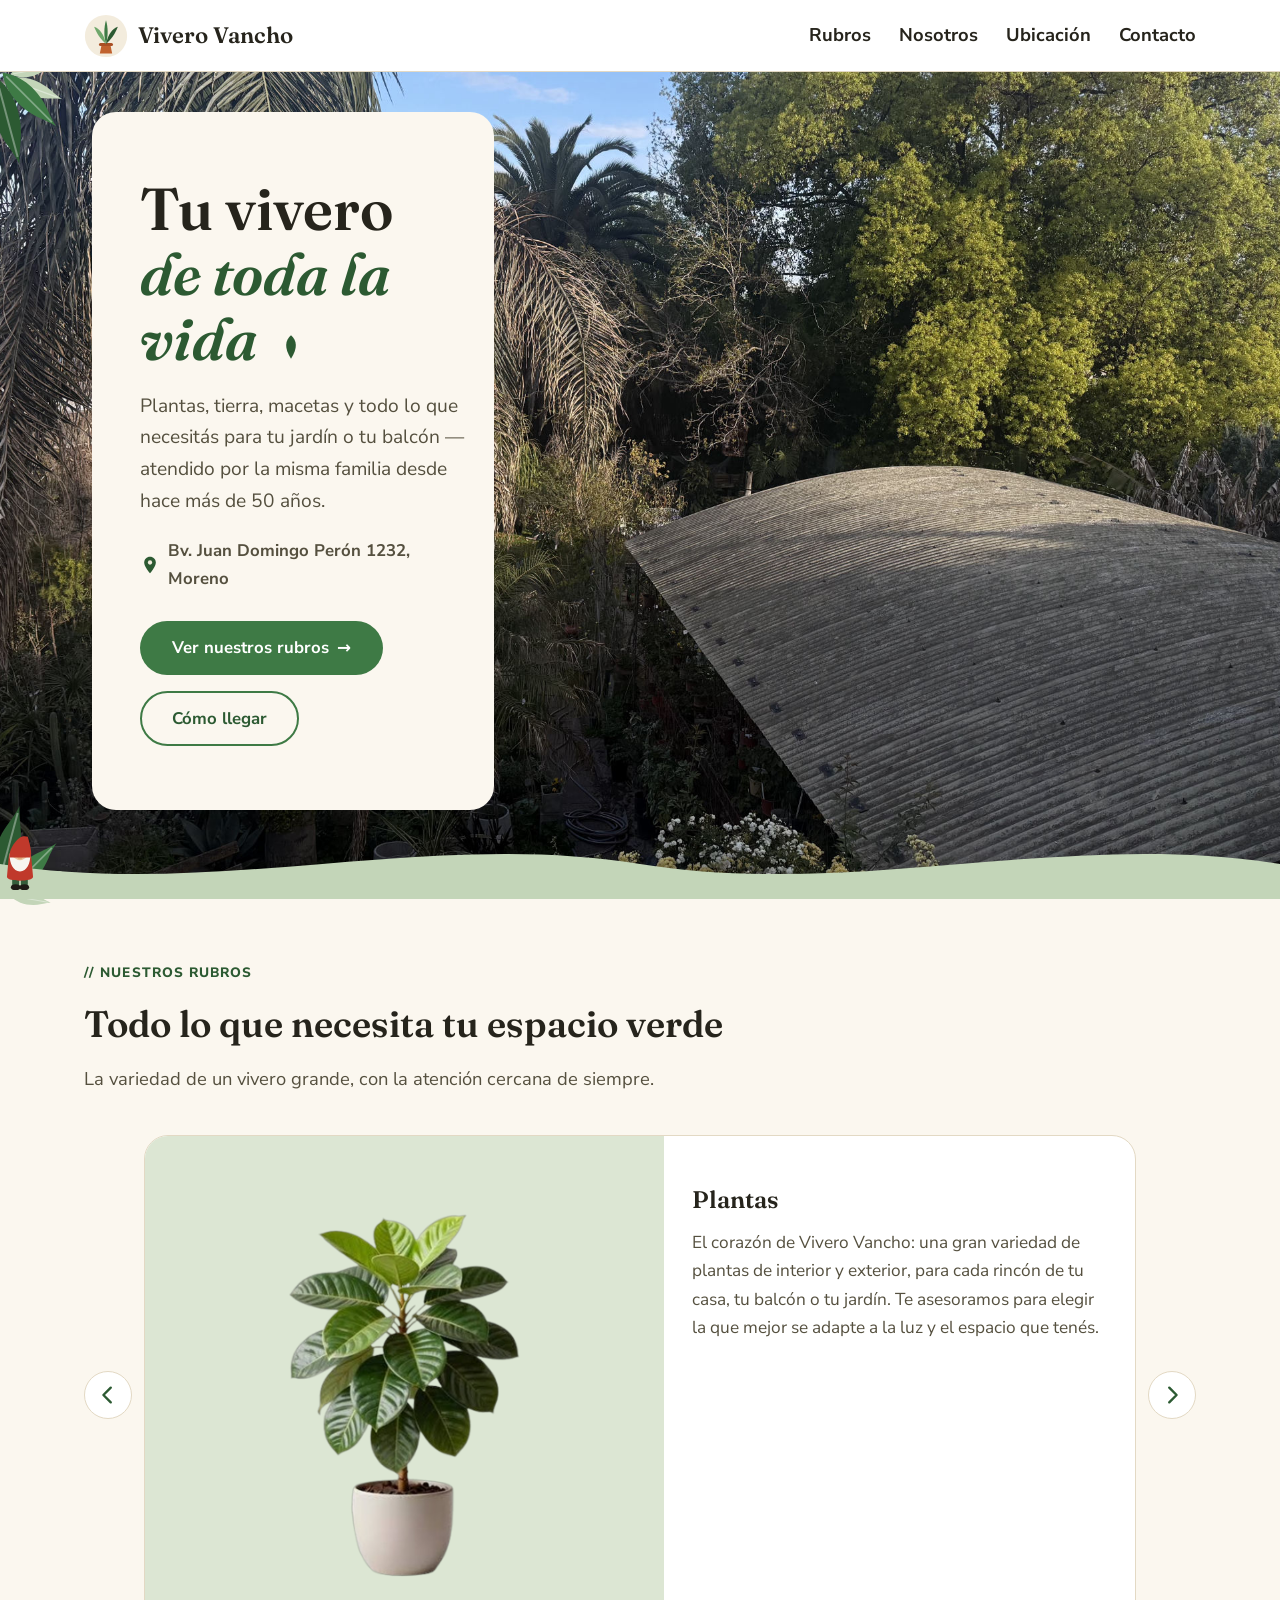
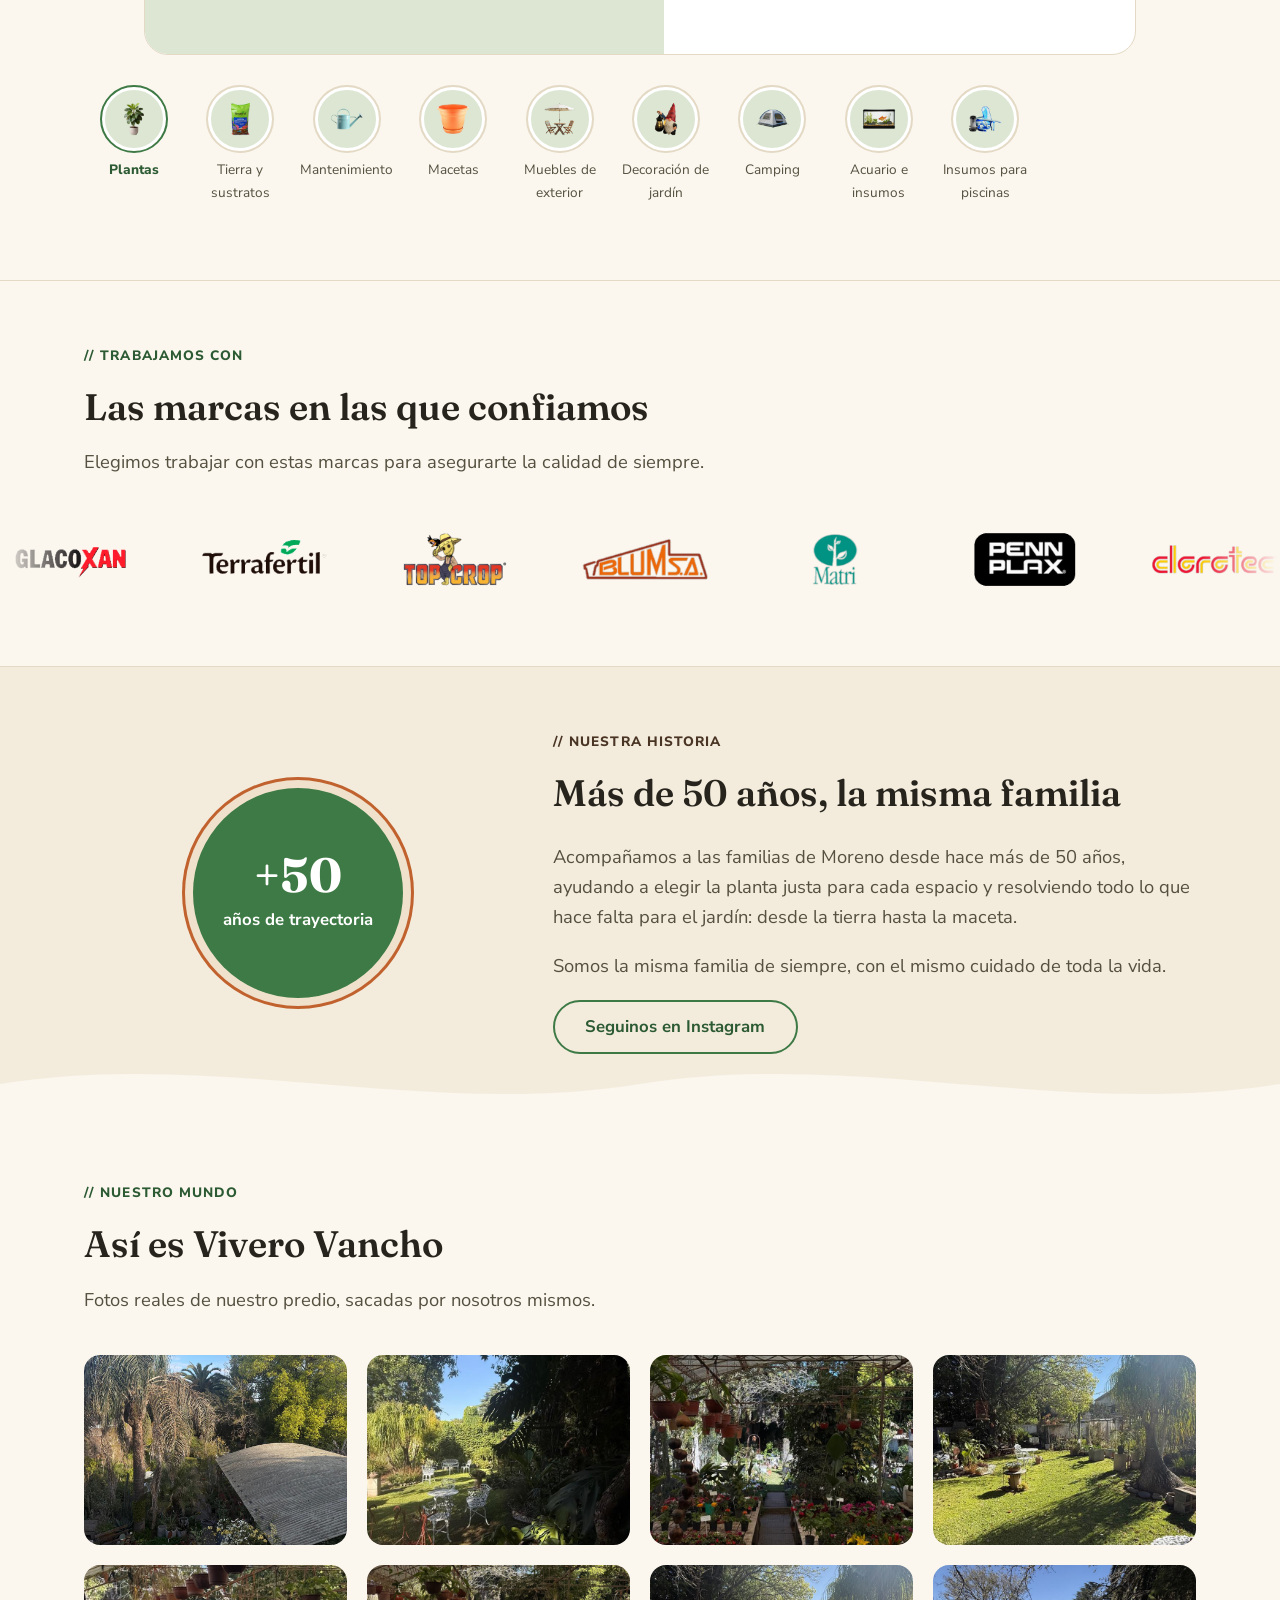
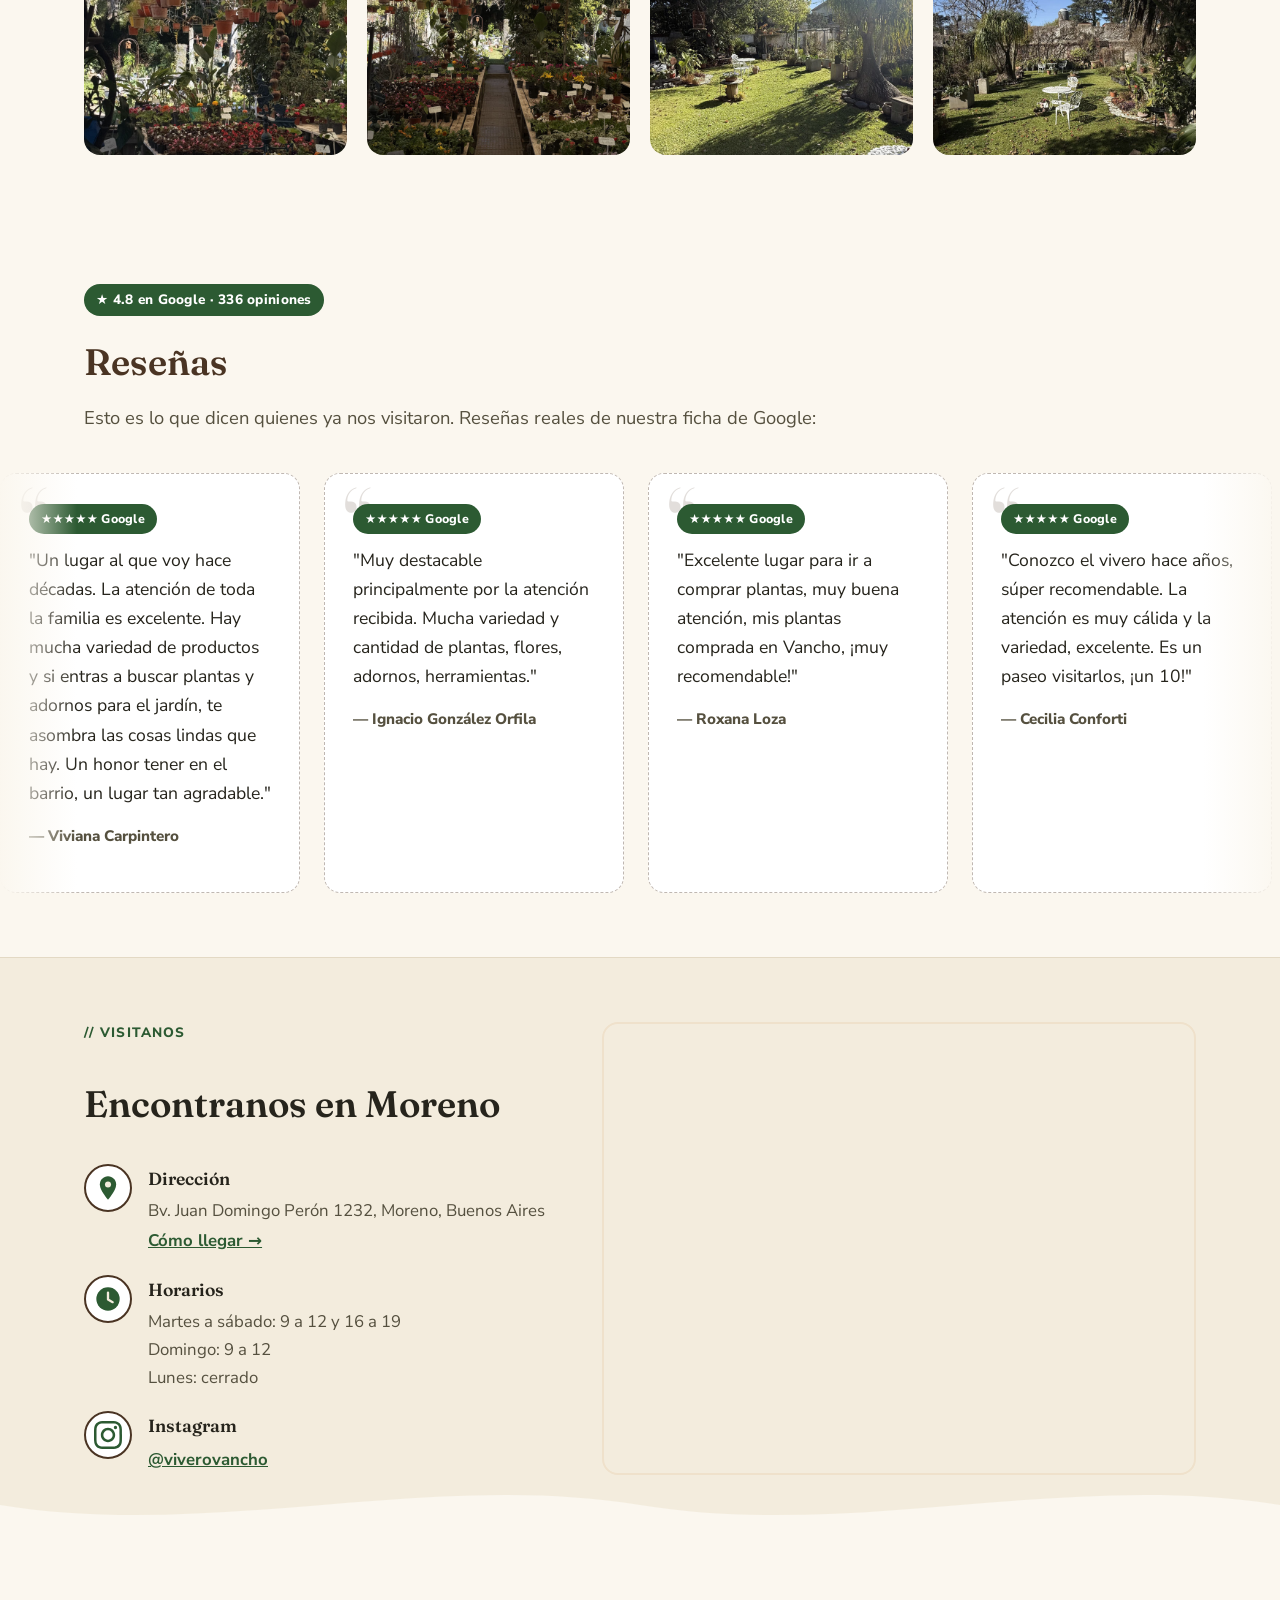
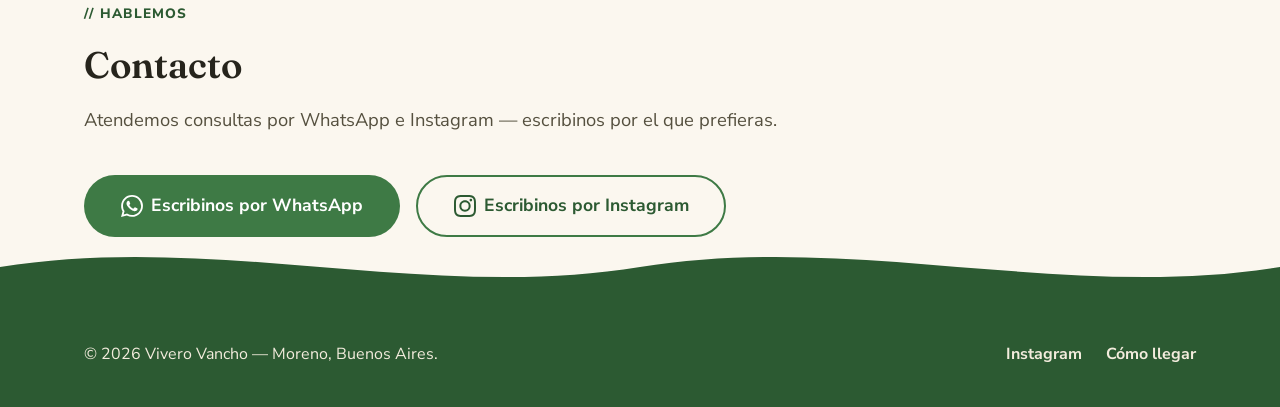
==== index.html @ 45c91f24 "Reescribir textos de Rubros, sacar el centrado, y simplificar Marcas al máximo Rubros: los 9 textos " ====
<!DOCTYPE html>
<html lang="es">
<head>
<meta charset="UTF-8">
<meta name="viewport" content="width=device-width, initial-scale=1.0">
<title>Vivero Vancho — Tu vivero en Moreno, hace más de 50 años</title>
<meta name="description" content="Vivero Vancho: plantas, tierra y sustratos, macetas, muebles de exterior, decoración de jardín, camping, acuario y piscinas. Bv. Juan Domingo Perón 1232, Moreno, Buenos Aires. Más de 50 años de trayectoria.">
<link rel="icon" type="image/svg+xml" href="assets/favicon.svg">
<link rel="preconnect" href="https://fonts.googleapis.com">
<link rel="preconnect" href="https://fonts.gstatic.com" crossorigin>
<!-- Fraunces (títulos) va con display=optional: si no llega a tiempo, la
     página se queda con la fuente de reemplazo para esa carga en vez de
     cambiarla después — eso es lo que causaba el "salto" al entrar desde
     el celular con conexiones más lentas (el texto se reacomoda al pasar
     de la fuente de reemplazo a Fraunces, que tiene métricas bien
     distintas). Nunito Sans (texto de cuerpo) se deja en swap porque ahí
     el cambio de fuente es mucho más sutil y preferimos que sí se vea
     aunque tarde un poco más en llegar. -->
<link href="https://fonts.googleapis.com/css2?family=Fraunces:wght@500;600;700&display=optional" rel="stylesheet">
<link href="https://fonts.googleapis.com/css2?family=Nunito+Sans:wght@400;600;700;800&display=swap" rel="stylesheet">
<link rel="stylesheet" href="styles.css">
</head>
<body>

<!-- Sprite de íconos: SVG propio en vez de emoji, para que se vea igual en
     cualquier sistema (algunos emoji nuevos no tienen glifo en Windows). -->
<svg style="display:none" aria-hidden="true">
  <defs>
    <symbol id="icon-sprout" viewBox="0 0 24 24"><path d="M12 2C7 6 6 13 12 22C18 13 17 6 12 2Z"/></symbol>
    <symbol id="icon-soil" viewBox="0 0 24 24"><path d="M2 20C4 12 8 8 12 8C16 8 20 12 22 20Z"/><circle cx="9" cy="17" r="1.2" fill="#F3ECDD"/><circle cx="15" cy="15.5" r="1.2" fill="#F3ECDD"/></symbol>
    <symbol id="icon-spray" viewBox="0 0 24 24"><rect x="7" y="2" width="6" height="3" rx="1"/><rect x="9" y="4.5" width="2" height="5.5"/><rect x="6" y="10" width="10" height="12" rx="2"/></symbol>
    <symbol id="icon-pot" viewBox="0 0 24 24"><rect x="5" y="6" width="14" height="4" rx="2"/><path d="M6.5 11H17.5L15.5 22H8.5Z"/></symbol>
    <symbol id="icon-chair" viewBox="0 0 24 24"><rect x="5" y="3" width="3" height="14" rx="1"/><rect x="5" y="13" width="14" height="3" rx="1"/><rect x="6" y="16" width="2.5" height="6" rx="1"/><rect x="15.5" y="16" width="2.5" height="6" rx="1"/></symbol>
    <symbol id="icon-statue" viewBox="0 0 24 24"><circle cx="12" cy="6" r="3.2"/><path d="M7 10H17L18.5 22H5.5Z"/></symbol>
    <symbol id="icon-tent" viewBox="0 0 24 24"><path d="M12 3L21 20H3Z"/><path d="M12 15L14.5 20H9.5Z" fill="#F3ECDD"/><rect x="2" y="19" width="20" height="1.6" rx="0.8"/></symbol>
    <symbol id="icon-fish" viewBox="0 0 24 24"><ellipse cx="10" cy="12" rx="7.5" ry="5"/><path d="M17 12L22.5 7V17Z"/><circle cx="6.8" cy="10.2" r="1.1" fill="#F3ECDD"/></symbol>
    <symbol id="icon-waves" viewBox="0 0 24 24"><path d="M1 8c2.2-2.4 4.4-2.4 6.6 0s4.4 2.4 6.6 0 4.4-2.4 6.6 0" fill="none" stroke="currentColor" stroke-width="2.2" stroke-linecap="round"/><path d="M1 15c2.2-2.4 4.4-2.4 6.6 0s4.4 2.4 6.6 0 4.4-2.4 6.6 0" fill="none" stroke="currentColor" stroke-width="2.2" stroke-linecap="round"/></symbol>
    <symbol id="icon-pin" viewBox="0 0 24 24"><path d="M12 2C8.1 2 5 5.1 5 9c0 5.2 7 13 7 13s7-7.8 7-13c0-3.9-3.1-7-7-7Z"/><circle cx="12" cy="9" r="2.6" fill="#F3ECDD"/></symbol>
    <symbol id="icon-clock" viewBox="0 0 24 24"><circle cx="12" cy="12" r="10"/><path d="M12 6.5v6l4 2.2" fill="none" stroke="#F3ECDD" stroke-width="2" stroke-linecap="round" stroke-linejoin="round"/></symbol>
    <symbol id="icon-chevron" viewBox="0 0 24 24"><path d="M9 4L17 12L9 20" fill="none" stroke="currentColor" stroke-width="2.6" stroke-linecap="round" stroke-linejoin="round"/></symbol>
    <!-- Logos de WhatsApp/Instagram tal cual los provee Simple Icons
         (simpleicons.org, licencia CC0 — pensados justo para esto: un solo
         path que se recolorea con currentColor, sin colores de marca
         hardcodeados) en vez de íconos genéricos dibujados a mano. -->
    <symbol id="icon-whatsapp" viewBox="0 0 24 24"><path d="M17.472 14.382c-.297-.149-1.758-.867-2.03-.967-.273-.099-.471-.148-.67.15-.197.297-.767.966-.94 1.164-.173.199-.347.223-.644.075-.297-.15-1.255-.463-2.39-1.475-.883-.788-1.48-1.761-1.653-2.059-.173-.297-.018-.458.13-.606.134-.133.298-.347.446-.52.149-.174.198-.298.298-.497.099-.198.05-.371-.025-.52-.075-.149-.669-1.612-.916-2.207-.242-.579-.487-.5-.669-.51-.173-.008-.371-.01-.57-.01-.198 0-.52.074-.792.372-.272.297-1.04 1.016-1.04 2.479 0 1.462 1.065 2.875 1.213 3.074.149.198 2.096 3.2 5.077 4.487.709.306 1.262.489 1.694.625.712.227 1.36.195 1.871.118.571-.085 1.758-.719 2.006-1.413.248-.694.248-1.289.173-1.413-.074-.124-.272-.198-.57-.347m-5.421 7.403h-.004a9.87 9.87 0 01-5.031-1.378l-.361-.214-3.741.982.998-3.648-.235-.374a9.86 9.86 0 01-1.51-5.26c.001-5.45 4.436-9.884 9.888-9.884 2.64 0 5.122 1.03 6.988 2.898a9.825 9.825 0 012.893 6.994c-.003 5.45-4.437 9.884-9.885 9.884m8.413-18.297A11.815 11.815 0 0012.05 0C5.495 0 .16 5.335.157 11.892c0 2.096.547 4.142 1.588 5.945L.057 24l6.305-1.654a11.882 11.882 0 005.683 1.448h.005c6.554 0 11.89-5.335 11.893-11.893a11.821 11.821 0 00-3.48-8.413Z"/></symbol>
    <symbol id="icon-instagram" viewBox="0 0 24 24"><path d="M7.0301.084c-1.2768.0602-2.1487.264-2.911.5634-.7888.3075-1.4575.72-2.1228 1.3877-.6652.6677-1.075 1.3368-1.3802 2.127-.2954.7638-.4956 1.6365-.552 2.914-.0564 1.2775-.0689 1.6882-.0626 4.947.0062 3.2586.0206 3.6671.0825 4.9473.061 1.2765.264 2.1482.5635 2.9107.308.7889.72 1.4573 1.388 2.1228.6679.6655 1.3365 1.0743 2.1285 1.38.7632.295 1.6361.4961 2.9134.552 1.2773.056 1.6884.069 4.9462.0627 3.2578-.0062 3.668-.0207 4.9478-.0814 1.28-.0607 2.147-.2652 2.9098-.5633.7889-.3086 1.4578-.72 2.1228-1.3881.665-.6682 1.0745-1.3378 1.3795-2.1284.2957-.7632.4966-1.636.552-2.9124.056-1.2809.0692-1.6898.063-4.948-.0063-3.2583-.021-3.6668-.0817-4.9465-.0607-1.2797-.264-2.1487-.5633-2.9117-.3084-.7889-.72-1.4568-1.3876-2.1228C21.2982 1.33 20.628.9208 19.8378.6165 19.074.321 18.2017.1197 16.9244.0645 15.6471.0093 15.236-.005 11.977.0014 8.718.0076 8.31.0215 7.0301.0839m.1402 21.6932c-1.17-.0509-1.8053-.2453-2.2287-.408-.5606-.216-.96-.4771-1.3819-.895-.422-.4178-.6811-.8186-.9-1.378-.1644-.4234-.3624-1.058-.4171-2.228-.0595-1.2645-.072-1.6442-.079-4.848-.007-3.2037.0053-3.583.0607-4.848.05-1.169.2456-1.805.408-2.2282.216-.5613.4762-.96.895-1.3816.4188-.4217.8184-.6814 1.3783-.9003.423-.1651 1.0575-.3614 2.227-.4171 1.2655-.06 1.6447-.072 4.848-.079 3.2033-.007 3.5835.005 4.8495.0608 1.169.0508 1.8053.2445 2.228.408.5608.216.96.4754 1.3816.895.4217.4194.6816.8176.9005 1.3787.1653.4217.3617 1.056.4169 2.2263.0602 1.2655.0739 1.645.0796 4.848.0058 3.203-.0055 3.5834-.061 4.848-.051 1.17-.245 1.8055-.408 2.2294-.216.5604-.4763.96-.8954 1.3814-.419.4215-.8181.6811-1.3783.9-.4224.1649-1.0577.3617-2.2262.4174-1.2656.0595-1.6448.072-4.8493.079-3.2045.007-3.5825-.006-4.848-.0608M16.953 5.5864A1.44 1.44 0 1 0 18.39 4.144a1.44 1.44 0 0 0-1.437 1.4424M5.8385 12.012c.0067 3.4032 2.7706 6.1557 6.173 6.1493 3.4026-.0065 6.157-2.7701 6.1506-6.1733-.0065-3.4032-2.771-6.1565-6.174-6.1498-3.403.0067-6.156 2.771-6.1496 6.1738M8 12.0077a4 4 0 1 1 4.008 3.9921A3.9996 3.9996 0 0 1 8 12.0077"/></symbol>
    <symbol id="icon-heart" viewBox="0 0 24 24"><path d="M12 21C12 21 3 14.5 3 8.5C3 5.5 5.5 3 8.5 3C10.2 3 11.5 3.8 12 5C12.5 3.8 13.8 3 15.5 3C18.5 3 21 5.5 21 8.5C21 14.5 12 21 12 21Z"/></symbol>
  </defs>
</svg>

<header class="header">
  <div class="container header-inner">
    <a class="logo" href="#inicio">
      <svg viewBox="0 0 100 100" aria-hidden="true">
        <circle cx="50" cy="50" r="48" fill="#F3ECDD"/>
        <path d="M40,70 L60,70 L64,90 L36,90 Z" fill="#C1622E"/>
        <rect x="34" y="66" width="32" height="7" rx="3.5" fill="#A94F24"/>
        <path d="M50,68 C45,52 45,30 50,14 C55,30 55,52 50,68 Z" fill="#3E7A45"/>
        <path d="M50,68 C39,59 29,45 23,29 C35,32 45,46 50,68 Z" fill="#6FA76B"/>
        <path d="M50,68 C61,59 71,45 77,29 C65,32 55,46 50,68 Z" fill="#2C5A32"/>
      </svg>
      <span class="logo-text">Vivero Vancho</span>
    </a>
    <button class="nav-toggle" type="button" data-nav-toggle aria-expanded="false" aria-controls="nav-menu">Menú</button>
    <nav>
      <ul class="nav-menu" id="nav-menu" data-nav-menu>
        <li><a href="#rubros">Rubros</a></li>
        <li><a href="#nosotros">Nosotros</a></li>
        <li><a href="#ubicacion">Ubicación</a></li>
        <li><a href="#contacto">Contacto</a></li>
      </ul>
    </nav>
  </div>
</header>

<main id="inicio">

  <!-- =========================== HERO =========================== -->
  <section class="hero">
    <!-- Foto a todo el ancho de la sección (borde a borde, sin el margen del
         .container): es el fondo completo del hook, con la copy flotando
         encima adentro del .container para que el texto mantenga la misma
         alineación que el resto del sitio. Foto 100% real del vivero (vista
         elevada del predio, sin retoques ni imagen genérica) — pedido
         explícito del cliente. -->
    <div class="hero-photo">
      <img src="assets/hero/vivero-hero-invernadero.jpg" alt="Vista elevada del predio de Vivero Vancho: palmeras junto al techo de chapa curva de uno de los invernaderos, con árboles frondosos de fondo bajo un cielo despejado" width="2200" height="1238" loading="eager">
    </div>

    <!-- Panel sólido color crema que tapa la foto por completo en mobile
         (borde a borde de TODA la sección, no sólo alrededor del texto):
         antes quedaban tiritas de la foto asomando en el borde izquierdo y
         abajo de los botones porque el scrim sólo envolvía la copy con un
         poco de aire — el cliente pidió que quede "todo homogéneo", así que
         ahora es un panel único que cubre el hero entero de punta a punta.
         Sólo existe en mobile: de ≥860px la foto vuelve a verse (ver
         .hero-copy::before, que ahí pasa a ser sólo un degradé angosto). -->
    <div class="hero-scrim" aria-hidden="true"></div>

    <!-- Ramito de hojas suelto en la esquina superior izquierda, estilo
         "manojo" (varias hojas de distinto tamaño y ángulo desde un mismo
         punto) — sólo adorno. El cliente pidió sacar los de las dos
         esquinas derechas para que ese lado quede limpio/uniforme, así que
         sólo queda éste y su par de abajo (hero-leaves-bottom-left). -->
    <div class="hero-leaves hero-leaves-left" aria-hidden="true">
      <svg viewBox="0 0 220 220">
        <path transform="translate(8,16) rotate(255) scale(.55)" d="M0,0 C-14,-18 -16,-45 -6,-70 C-2,-80 0,-88 0,-90 C0,-88 2,-80 6,-70 C16,-45 14,-18 0,0 Z" fill="var(--accent-strong)"/>
        <path transform="translate(8,16) rotate(255) scale(.55)" d="M0,-6 L0,-82" fill="none" stroke="rgba(255,255,255,.35)" stroke-width="2"/>
        <path transform="translate(34,16) rotate(80) scale(.6)" d="M0,0 C-14,-18 -16,-45 -6,-70 C-2,-80 0,-88 0,-90 C0,-88 2,-80 6,-70 C16,-45 14,-18 0,0 Z" fill="var(--sage-deep)"/>
        <path transform="translate(34,16) rotate(80) scale(.6)" d="M0,-6 L0,-82" fill="none" stroke="rgba(255,255,255,.4)" stroke-width="2"/>
        <path transform="translate(18,10) rotate(235) scale(.7)" d="M0,0 C-14,-18 -16,-45 -6,-70 C-2,-80 0,-88 0,-90 C0,-88 2,-80 6,-70 C16,-45 14,-18 0,0 Z" fill="var(--accent)"/>
        <path transform="translate(18,10) rotate(235) scale(.7)" d="M0,-6 L0,-82" fill="none" stroke="rgba(255,255,255,.35)" stroke-width="2"/>
        <path transform="translate(30,22) rotate(110) scale(.85)" d="M0,0 C-14,-18 -16,-45 -6,-70 C-2,-80 0,-88 0,-90 C0,-88 2,-80 6,-70 C16,-45 14,-18 0,0 Z" fill="var(--sage-deep)"/>
        <path transform="translate(30,22) rotate(110) scale(.85)" d="M0,-6 L0,-82" fill="none" stroke="rgba(255,255,255,.4)" stroke-width="2"/>
        <path transform="translate(10,26) rotate(205) scale(.95)" d="M0,0 C-14,-18 -16,-45 -6,-70 C-2,-80 0,-88 0,-90 C0,-88 2,-80 6,-70 C16,-45 14,-18 0,0 Z" fill="var(--accent-strong)"/>
        <path transform="translate(10,26) rotate(205) scale(.95)" d="M0,-6 L0,-82" fill="none" stroke="rgba(255,255,255,.35)" stroke-width="2"/>
        <path transform="translate(24,14) rotate(135) scale(1.1)" d="M0,0 C-14,-18 -16,-45 -6,-70 C-2,-80 0,-88 0,-90 C0,-88 2,-80 6,-70 C16,-45 14,-18 0,0 Z" fill="var(--accent)"/>
        <path transform="translate(24,14) rotate(135) scale(1.1)" d="M0,-6 L0,-82" fill="none" stroke="rgba(255,255,255,.35)" stroke-width="2"/>
        <path transform="translate(16,20) rotate(165) scale(1.3)" d="M0,0 C-14,-18 -16,-45 -6,-70 C-2,-80 0,-88 0,-90 C0,-88 2,-80 6,-70 C16,-45 14,-18 0,0 Z" fill="var(--accent-strong)"/>
        <path transform="translate(16,20) rotate(165) scale(1.3)" d="M0,-6 L0,-82" fill="none" stroke="rgba(255,255,255,.35)" stroke-width="2"/>
      </svg>
    </div>
    <!-- Manojo inferior izquierdo: es el único que queda (el cliente pidió
         sacar los de las dos esquinas derechas, para que ese lado quede
         limpio/uniforme). -->
    <div class="hero-leaves hero-leaves-bottom hero-leaves-bottom-left" aria-hidden="true">
      <svg viewBox="0 0 220 220">
        <path transform="translate(8,16) rotate(255) scale(.55)" d="M0,0 C-14,-18 -16,-45 -6,-70 C-2,-80 0,-88 0,-90 C0,-88 2,-80 6,-70 C16,-45 14,-18 0,0 Z" fill="var(--accent-strong)"/>
        <path transform="translate(8,16) rotate(255) scale(.55)" d="M0,-6 L0,-82" fill="none" stroke="rgba(255,255,255,.35)" stroke-width="2"/>
        <path transform="translate(34,16) rotate(80) scale(.6)" d="M0,0 C-14,-18 -16,-45 -6,-70 C-2,-80 0,-88 0,-90 C0,-88 2,-80 6,-70 C16,-45 14,-18 0,0 Z" fill="var(--sage-deep)"/>
        <path transform="translate(34,16) rotate(80) scale(.6)" d="M0,-6 L0,-82" fill="none" stroke="rgba(255,255,255,.4)" stroke-width="2"/>
        <path transform="translate(18,10) rotate(235) scale(.7)" d="M0,0 C-14,-18 -16,-45 -6,-70 C-2,-80 0,-88 0,-90 C0,-88 2,-80 6,-70 C16,-45 14,-18 0,0 Z" fill="var(--accent)"/>
        <path transform="translate(18,10) rotate(235) scale(.7)" d="M0,-6 L0,-82" fill="none" stroke="rgba(255,255,255,.35)" stroke-width="2"/>
        <path transform="translate(30,22) rotate(110) scale(.85)" d="M0,0 C-14,-18 -16,-45 -6,-70 C-2,-80 0,-88 0,-90 C0,-88 2,-80 6,-70 C16,-45 14,-18 0,0 Z" fill="var(--sage-deep)"/>
        <path transform="translate(30,22) rotate(110) scale(.85)" d="M0,-6 L0,-82" fill="none" stroke="rgba(255,255,255,.4)" stroke-width="2"/>
        <path transform="translate(10,26) rotate(205) scale(.95)" d="M0,0 C-14,-18 -16,-45 -6,-70 C-2,-80 0,-88 0,-90 C0,-88 2,-80 6,-70 C16,-45 14,-18 0,0 Z" fill="var(--accent-strong)"/>
        <path transform="translate(10,26) rotate(205) scale(.95)" d="M0,-6 L0,-82" fill="none" stroke="rgba(255,255,255,.35)" stroke-width="2"/>
        <path transform="translate(24,14) rotate(135) scale(1.1)" d="M0,0 C-14,-18 -16,-45 -6,-70 C-2,-80 0,-88 0,-90 C0,-88 2,-80 6,-70 C16,-45 14,-18 0,0 Z" fill="var(--accent)"/>
        <path transform="translate(24,14) rotate(135) scale(1.1)" d="M0,-6 L0,-82" fill="none" stroke="rgba(255,255,255,.35)" stroke-width="2"/>
        <path transform="translate(16,20) rotate(165) scale(1.3)" d="M0,0 C-14,-18 -16,-45 -6,-70 C-2,-80 0,-88 0,-90 C0,-88 2,-80 6,-70 C16,-45 14,-18 0,0 Z" fill="var(--accent-strong)"/>
        <path transform="translate(16,20) rotate(165) scale(1.3)" d="M0,-6 L0,-82" fill="none" stroke="rgba(255,255,255,.35)" stroke-width="2"/>
      </svg>
    </div>
    <div class="hero-inner">
      <div class="hero-copy">
        <h1>
          <span class="hero-title-line hero-title-line--dark">Tu vivero</span>
          <span class="hero-title-line hero-title-line--accent">de toda la vida
            <svg class="icon hero-title-icon" aria-hidden="true"><use href="#icon-sprout"></use></svg>
          </span>
        </h1>
        <p>Plantas, tierra, macetas y todo lo que necesitás para tu jardín o tu
          balcón — atendido por la misma familia desde hace más de 50 años.</p>
        <p class="hero-address">
          <svg class="icon" aria-hidden="true"><use href="#icon-pin"></use></svg>
          Bv. Juan Domingo Perón 1232, Moreno
        </p>
        <div class="hero-actions">
          <a class="btn btn-primary" href="#rubros">Ver nuestros rubros <span aria-hidden="true">→</span></a>
          <a class="btn btn-secondary" href="#ubicacion">Cómo llegar</a>
        </div>
      </div>
    </div>

    <div class="wave-divider" aria-hidden="true">
      <svg viewBox="0 0 1440 80" preserveAspectRatio="none"><path d="M0,40 C240,80 480,0 720,40 C960,80 1200,0 1440,40 L1440,80 L0,80 Z" fill="var(--sage-deep)"/></svg>
      <!-- Gnomo corriendo sobre la ola, como si fuera la cima de una montaña
           verde — sólo adorno, en bucle. Se congela si el usuario prefiere
           menos movimiento (ver prefers-reduced-motion en el CSS). -->
      <div class="hero-wave-gnome">
        <div class="gnome-bob">
          <svg viewBox="0 0 46 64">
            <g class="gnome-leg gnome-leg-back">
              <rect x="14" y="46" width="8" height="13" rx="3" fill="#355E3B"/>
              <ellipse cx="18" cy="60" rx="5.5" ry="3.4" fill="#1f1b16"/>
            </g>
            <g class="gnome-leg gnome-leg-front">
              <rect x="24" y="46" width="8" height="13" rx="3" fill="#355E3B"/>
              <ellipse cx="28" cy="60" rx="5.5" ry="3.4" fill="#1f1b16"/>
            </g>
            <!-- Campera roja -->
            <path d="M10,26 C10,14 36,14 36,26 L38,48 C38,54 8,54 8,48 Z" fill="#C0392B"/>
            <!-- Cara y nariz -->
            <circle cx="23" cy="22" r="10" fill="#E8C39E"/>
            <ellipse cx="23" cy="25.5" rx="3" ry="2.4" fill="#DFA87B"/>
            <!-- Barba blanca tupida -->
            <path d="M11,21 C11,34 15,41 23,42 C31,41 35,34 35,21 C35,21 29,29 23,29 C17,29 11,21 11,21 Z" fill="#F7F5F0"/>
            <!-- Gorro rojo, alto y con caída -->
            <path d="M32,2 C35,13 37,21 35,26 L11,26 C10,19 15,9 23,3 C26,1 29,1 32,2 Z" fill="#C0392B"/>
          </svg>
        </div>
      </div>
    </div>
  </section>

  <!-- =========================== RUBROS =========================== -->
  <section id="rubros" class="section section--no-top-border">
    <div class="container">
      <div class="section-head">
        <p class="kicker">// nuestros rubros</p>
        <h2>Todo lo que necesita tu espacio verde</h2>
        <p class="lead">La variedad de un vivero grande, con la atención cercana de siempre.</p>
      </div>
      <div class="rubros-carousel" data-rubros-carousel>
        <div class="rubros-spotlight" data-rubros-spotlight>
          <button type="button" class="rubros-nav rubros-nav--prev" data-rubros-prev aria-label="Rubro anterior">
            <svg class="icon" aria-hidden="true"><use href="#icon-chevron"></use></svg>
          </button>
          <div class="rubros-spotlight-card">
            <div class="rubros-spotlight-media">
              <img data-spotlight-img src="assets/rubros/plantas.png" alt="Foto de una planta de interior frondosa en maceta" width="1024" height="1024">
            </div>
            <div class="rubros-spotlight-body">
              <h3 data-spotlight-title>Plantas</h3>
              <p data-spotlight-text>El corazón de Vivero Vancho: una gran variedad de plantas de interior y exterior, para cada rincón de tu casa, tu balcón o tu jardín. Te asesoramos para elegir la que mejor se adapte a la luz y el espacio que tenés.</p>
            </div>
          </div>
          <button type="button" class="rubros-nav rubros-nav--next" data-rubros-next aria-label="Rubro siguiente">
            <svg class="icon" aria-hidden="true"><use href="#icon-chevron"></use></svg>
          </button>
        </div>
        <div class="rubros-thumbs" role="tablist" aria-label="Elegir rubro" data-rubros-thumbs>
          <button type="button" class="rubros-thumb is-active" role="tab" aria-selected="true"
            data-img="assets/rubros/plantas.png"
            data-alt="Foto de una planta de interior frondosa en maceta"
            data-title="Plantas"
            data-text="El corazón de Vivero Vancho: una gran variedad de plantas de interior y exterior, para cada rincón de tu casa, tu balcón o tu jardín. Te asesoramos para elegir la que mejor se adapte a la luz y el espacio que tenés.">
            <img src="assets/rubros/plantas.png" alt="" width="1024" height="1024" loading="lazy">
            <span>Plantas</span>
          </button>
          <button type="button" class="rubros-thumb" role="tab" aria-selected="false"
            data-img="assets/rubros/tierra-sustratos.png"
            data-alt="Foto de una bolsa de tierra para jardín de Terrafertil"
            data-title="Tierra y sustratos"
            data-text="Tierra de Terrafertil y sustratos de calidad, pensados para que tus plantas arranquen bien desde el primer día en la maceta. Tenemos distintas mezclas según lo que vayas a plantar, para que no te falte nada.">
            <img src="assets/rubros/tierra-sustratos.png" alt="" width="1024" height="1024" loading="lazy">
            <span>Tierra y sustratos</span>
          </button>
          <button type="button" class="rubros-thumb" role="tab" aria-selected="false"
            data-img="assets/rubros/mantenimiento.png"
            data-alt="Foto de una regadera para el riego y cuidado de plantas"
            data-title="Mantenimiento de plantas"
            data-text="Fertilizantes, herbicidas y agroquímicos para cuidar lo que ya tenés en casa y que tus plantas se mantengan sanas todo el año. Te asesoramos sobre qué producto usar según la plaga o la carencia que tengan.">
            <img src="assets/rubros/mantenimiento.png" alt="" width="1024" height="1024" loading="lazy">
            <span>Mantenimiento</span>
          </button>
          <button type="button" class="rubros-thumb" role="tab" aria-selected="false"
            data-img="assets/rubros/macetas.png"
            data-alt="Foto de una maceta de plástico color naranja con plato"
            data-title="Macetas"
            data-text="Macetas de barro y de fibrocemento, en distintos tamaños, formas y estilos, para que encuentres la que mejor combine con tu espacio. Ideales tanto para tus plantas de interior como para el jardín o el balcón.">
            <img src="assets/rubros/macetas.png" alt="" width="1024" height="1024" loading="lazy">
            <span>Macetas</span>
          </button>
          <button type="button" class="rubros-thumb" role="tab" aria-selected="false"
            data-img="assets/rubros/muebles-exterior.png"
            data-alt="Foto de una mesa y sillas plegables con sombrilla para exterior"
            data-title="Muebles de exterior"
            data-text="Reposeras, mesas de plástico y de metal, sillas y otros muebles pensados para tu patio, balcón o jardín. Buscamos que sean resistentes y cómodos, para que disfrutes tu espacio al aire libre todo el año.">
            <img src="assets/rubros/muebles-exterior.png" alt="" width="1024" height="1024" loading="lazy">
            <span>Muebles de exterior</span>
          </button>
          <button type="button" class="rubros-thumb" role="tab" aria-selected="false"
            data-img="assets/rubros/decoracion-jardin.png"
            data-alt="Foto de un gnomo de jardín con un farol"
            data-title="Decoración de jardín"
            data-text="Gnomos, budas, perros de jardín y otros adornos para darle personalidad a tu espacio verde. Detalles pensados para completar el jardín que ya tenés armado o para darle un toque distinto al que estás empezando.">
            <img src="assets/rubros/decoracion-jardin.png" alt="" width="1024" height="1024" loading="lazy">
            <span>Decoración de jardín</span>
          </button>
          <button type="button" class="rubros-thumb" role="tab" aria-selected="false"
            data-img="assets/rubros/camping.png"
            data-alt="Foto de una carpa de camping para varias personas"
            data-title="Camping"
            data-text="Artículos de camping para tu próxima escapada: carpas, reposeras, mates y todo lo que necesitás para pasar unos días al aire libre, sin tener que ir de local en local buscando cada cosa.">
            <img src="assets/rubros/camping.png" alt="" width="1024" height="1024" loading="lazy">
            <span>Camping</span>
          </button>
          <button type="button" class="rubros-thumb" role="tab" aria-selected="false"
            data-img="assets/rubros/acuario.png"
            data-alt="Foto de un acuario con pez dorado y plantas acuáticas"
            data-title="Acuario e insumos"
            data-text="Todo lo necesario para armar y mantener tu acuario: peceras, filtros, alimento y accesorios para que tus peces vivan en un ambiente sano. También te asesoramos si estás por armar tu primer acuario.">
            <img src="assets/rubros/acuario.png" alt="" width="1024" height="1024" loading="lazy">
            <span>Acuario e insumos</span>
          </button>
          <button type="button" class="rubros-thumb" role="tab" aria-selected="false"
            data-img="assets/rubros/piscinas.png"
            data-alt="Foto de un kit de limpieza y mantenimiento para piscinas"
            data-title="Insumos para piscinas"
            data-text="Productos para mantener tu pileta lista todo el verano: cloro, clarificantes y todo lo necesario para que el agua esté siempre limpia y en condiciones, sin sorpresas cuando llega el calor.">
            <img src="assets/rubros/piscinas.png" alt="" width="1024" height="1024" loading="lazy">
            <span>Insumos para piscinas</span>
          </button>
        </div>
        <p class="sr-only" role="status" aria-live="polite" data-rubros-announce></p>
      </div>
    </div>
  </section>

  <!-- =========================== MARCAS =========================== -->
  <!-- Carrusel infinito de los logos de las marcas con las que trabaja el
       vivero — separa visualmente Rubros de Nosotros, mismo mecanismo que
       .resenas-track (ver sección Reseñas más abajo): .marcas-track
       contiene dos copias idénticas del set de 16 logos, una al lado de la
       otra, animadas con translateX(-50%) en loop para que el corte no se
       note. Con 16 marcas ya no hace falta repetir el set dentro de cada
       copia (a diferencia de la versión anterior con sólo 2 marcas reales):
       una sola tanda por copia alcanza para que el recorrido sea largo y no
       se note el reinicio. Todos los logos vienen ya procesados a fondo
       transparente y recortados/centrados en el mismo lienzo (400×200px)
       para que se vean con un tamaño visual parejo dentro de cada tile —
       excepto Penn Plax y prodac, que mantienen su tarjeta negra oficial de
       marca porque su isologo es blanco y se volvería invisible sobre el
       fondo crema del sitio. Sólo la primera copia queda accesible a
       lectores de pantalla; la segunda tiene aria-hidden="true" porque es
       una repetición "fantasma" sólo para el loop visual. Sin
       loading="lazy" a propósito: el navegador decide cuándo cargar una
       imagen lazy según su posición en el layout, pero acá las imágenes se
       mueven todo el tiempo vía CSS transform (no scroll real), así que esa
       heurística llega tarde y el logo aparece de golpe a mitad de
       recorrido en vez de estar ya cargado. -->
  <section id="marcas" class="section">
    <div class="container">
      <div class="section-head">
        <p class="kicker">// trabajamos con</p>
        <h2>Las marcas en las que confiamos</h2>
        <p class="lead">Elegimos trabajar con estas marcas para asegurarte la calidad de siempre.</p>
      </div>
    </div>
    <div class="marcas-track-wrap" data-marcas-track-wrap>
      <div class="marcas-track" data-marcas-track>
        <div class="marcas-set">
          <div class="marca-logo"><img src="assets/marcas/glacoxan.png" alt="Logo de Glacoxan" width="242" height="73"></div>
          <div class="marca-logo"><img src="assets/marcas/terrafertil.png" alt="Logo de Terrafertil" width="215" height="83"></div>
          <div class="marca-logo"><img src="assets/marcas/topcrop.png" alt="Logo de Top Crop" width="400" height="200"></div>
          <div class="marca-logo"><img src="assets/marcas/blum.png" alt="Logo de Blum S.A." width="400" height="200"></div>
          <div class="marca-logo"><img src="assets/marcas/matri.png" alt="Logo de Matri" width="400" height="200"></div>
          <div class="marca-logo"><img src="assets/marcas/pennplax.png" alt="Logo de Penn Plax" width="400" height="200"></div>
          <div class="marca-logo"><img src="assets/marcas/claratec.png" alt="Logo de Claratec" width="400" height="200"></div>
          <div class="marca-logo"><img src="assets/marcas/hth.png" alt="Logo de hth" width="400" height="200"></div>
          <div class="marca-logo"><img src="assets/marcas/bremen.png" alt="Logo de Bremen" width="400" height="200"></div>
          <div class="marca-logo"><img src="assets/marcas/rehau.png" alt="Logo de Rehau" width="400" height="200"></div>
          <div class="marca-logo"><img src="assets/marcas/tetra.png" alt="Logo de Tetra" width="400" height="200"></div>
          <div class="marca-logo"><img src="assets/marcas/prodac.png" alt="Logo de prodac" width="400" height="200"></div>
          <div class="marca-logo"><img src="assets/marcas/mamboreta.png" alt="Logo de Mamboretá" width="400" height="200"></div>
          <div class="marca-logo"><img src="assets/marcas/vamp.png" alt="Logo de Vamp Alquimia Natural" width="400" height="200"></div>
          <div class="marca-logo"><img src="assets/marcas/bayer.png" alt="Logo de Bayer" width="400" height="200"></div>
          <div class="marca-logo"><img src="assets/marcas/namaste.png" alt="Logo de Namaste" width="400" height="200"></div>
        </div>
        <div class="marcas-set" aria-hidden="true">
          <div class="marca-logo"><img src="assets/marcas/glacoxan.png" alt=""></div>
          <div class="marca-logo"><img src="assets/marcas/terrafertil.png" alt=""></div>
          <div class="marca-logo"><img src="assets/marcas/topcrop.png" alt=""></div>
          <div class="marca-logo"><img src="assets/marcas/blum.png" alt=""></div>
          <div class="marca-logo"><img src="assets/marcas/matri.png" alt=""></div>
          <div class="marca-logo"><img src="assets/marcas/pennplax.png" alt=""></div>
          <div class="marca-logo"><img src="assets/marcas/claratec.png" alt=""></div>
          <div class="marca-logo"><img src="assets/marcas/hth.png" alt=""></div>
          <div class="marca-logo"><img src="assets/marcas/bremen.png" alt=""></div>
          <div class="marca-logo"><img src="assets/marcas/rehau.png" alt=""></div>
          <div class="marca-logo"><img src="assets/marcas/tetra.png" alt=""></div>
          <div class="marca-logo"><img src="assets/marcas/prodac.png" alt=""></div>
          <div class="marca-logo"><img src="assets/marcas/mamboreta.png" alt=""></div>
          <div class="marca-logo"><img src="assets/marcas/vamp.png" alt=""></div>
          <div class="marca-logo"><img src="assets/marcas/bayer.png" alt=""></div>
          <div class="marca-logo"><img src="assets/marcas/namaste.png" alt=""></div>
        </div>
      </div>
    </div>
  </section>

  <!-- =========================== NOSOTROS =========================== -->
  <section id="nosotros" class="section section-alt">
    <div class="container nosotros-grid">
      <div class="stat-badge">
        <strong>+50</strong>
        <span>años de trayectoria</span>
      </div>
      <div class="nosotros-copy">
        <p class="kicker">// nuestra historia</p>
        <h2>Más de 50 años, la misma familia</h2>
        <p>Acompañamos a las familias de Moreno desde hace más de
          50 años, ayudando a elegir la planta justa para cada espacio y
          resolviendo todo lo que hace falta para el jardín: desde la tierra
          hasta la maceta.</p>
        <p>Somos la misma familia de siempre, con el mismo cuidado de
          toda la vida.</p>
        <a class="btn btn-secondary" href="https://www.instagram.com/viverovancho/" target="_blank" rel="noopener">Seguinos en Instagram</a>
      </div>
    </div>
    <div class="wave-divider" aria-hidden="true">
      <svg viewBox="0 0 1440 80" preserveAspectRatio="none"><path d="M0,40 C240,0 480,80 720,40 C960,0 1200,80 1440,40 L1440,80 L0,80 Z" fill="var(--bg)"/></svg>
    </div>
  </section>

  <!-- =========================== NUESTRO MUNDO =========================== -->
  <!-- Galería de fotos 100% reales del vivero (predio, plantas, día a día) —
       pensada para que el cliente la vaya completando con más fotos propias
       con el tiempo. Son 8 fotos reales (mismo criterio que el hero: nada
       de stock ni imágenes genéricas): 1 del predio/jardín general + 3
       del primer lote del cliente (rincón del jardín, interior de un
       invernadero, otro rincón del parque) + 4 de un segundo lote, en
       mejor calidad, sacadas directamente de su celular (dos invernaderos
       más y dos rincones más del parque). La foto del hero también se
       actualizó con una de este segundo lote (ver assets/hero). Sin foto
       destacada (se sacó la que había — pedido del cliente): son 8 celdas
       parejas en desktop (4 columnas x 2 filas) y 8 en mobile (2 columnas
       x 4 filas) — encajan justo, sin huecos. Si en el futuro se suman más
       fotos, lo más simple es agregar de a 2 (para mobile) o de a 4 (para
       desktop) para que el mosaico siga cerrando parejo; también existe la
       clase .galeria-item--placeholder (ver styles.css) por si hace falta
       una ficha "muy pronto" mientras se consiguen más fotos. -->
  <section id="nuestro-mundo" class="section section--no-top-border">
    <div class="container">
      <div class="section-head">
        <p class="kicker">// nuestro mundo</p>
        <h2>Así es Vivero Vancho</h2>
        <p class="lead">Fotos reales de nuestro predio, sacadas por nosotros mismos.</p>
      </div>
      <!-- Cada foto es un <button> (no <figure>) para que sea enfocable con
           teclado y "clickeable": al pasar el mouse por arriba se agranda
           un poco en el lugar (ver .galeria-item:hover en styles.css) y al
           clickearla (o tocarla en celular) se abre en un lightbox de
           pantalla completa para verla mejor, con flechas para pasar a la
           siguiente foto (ver initGaleriaLightbox en main.js) — pedido
           explícito del cliente. El span .sr-only agrega "Ampliar foto: "
           antes del alt real, para que quien usa lector de pantalla
           entienda que el botón amplía la imagen sin perder la descripción
           de la foto en sí. -->
      <div class="galeria-grid">
        <button type="button" class="galeria-item">
          <span class="sr-only">Ampliar foto: </span>
          <img src="assets/hero/vivero-exterior-real.jpeg" alt="Vista elevada del predio de Vivero Vancho: palmeras, plantas en macetas y el techo de chapa curva de uno de los invernaderos" width="1280" height="720" loading="lazy">
        </button>
        <button type="button" class="galeria-item">
          <span class="sr-only">Ampliar foto: </span>
          <img src="assets/galeria/vivero-galeria-1.jpeg" alt="Rincón del jardín del vivero visto entre ramas y enredaderas, con muebles de jardín blancos de hierro forjado sobre el césped" width="720" height="1280" loading="lazy">
        </button>
        <button type="button" class="galeria-item">
          <span class="sr-only">Ampliar foto: </span>
          <img src="assets/galeria/vivero-galeria-2.jpeg" alt="Interior de uno de los invernaderos del vivero: camino de madera entre mesas con plantas en flor y macetas colgantes, bajo el techo de chapa curva" width="720" height="1280" loading="lazy">
        </button>
        <button type="button" class="galeria-item">
          <span class="sr-only">Ampliar foto: </span>
          <img src="assets/galeria/vivero-galeria-3.jpeg" alt="Otro rincón del parque del vivero, con césped, un árbol grande, una palma cola de zorro y muebles de jardín blancos" width="720" height="1280" loading="lazy">
        </button>
        <button type="button" class="galeria-item">
          <span class="sr-only">Ampliar foto: </span>
          <img src="assets/galeria/vivero-galeria-4.jpeg" alt="Interior de un invernadero del vivero con macetas de barro colgando del techo curvo y mesas con flores de estación coloridas" width="720" height="1280" loading="lazy">
        </button>
        <button type="button" class="galeria-item">
          <span class="sr-only">Ampliar foto: </span>
          <img src="assets/galeria/vivero-galeria-5.jpeg" alt="Pasillo central de un invernadero del vivero, con mesas a ambos lados llenas de flores de estación como lilium y begonias" width="720" height="1280" loading="lazy">
        </button>
        <button type="button" class="galeria-item">
          <span class="sr-only">Ampliar foto: </span>
          <img src="assets/galeria/vivero-galeria-6.jpeg" alt="Otro sector del parque del vivero con césped, muebles de jardín blancos de hierro, un árbol grande y una palma cola de zorro a contraluz" width="720" height="1280" loading="lazy">
        </button>
        <button type="button" class="galeria-item">
          <span class="sr-only">Ampliar foto: </span>
          <img src="assets/galeria/vivero-galeria-7.jpeg" alt="Rincón del parque del vivero bajo un árbol grande, con mesas y sillas blancas de hierro sobre el césped y una palmera cola de zorro de fondo" width="720" height="1280" loading="lazy">
        </button>
      </div>
    </div>
  </section>

  <!-- =========================== RESEÑAS =========================== -->
  <!-- Reseñas reales tomadas de la ficha de Google Maps del vivero
       (4.8 estrellas, 336 opiniones al momento de copiarlas). Las 9
       tarjetas son citas textuales de clientes reales, con su nombre;
       sólo se ajustó puntuación/espaciado para que se lean bien en la
       web (se sacó la insignia "Local Guide" que muestra Google al lado
       del nombre — pedido del cliente). -->
  <section id="resenas" class="section section--no-top-border">
    <div class="container">
      <div class="section-head">
        <span class="badge-google">★ 4.8 en Google · 336 opiniones</span>
        <h2>Reseñas</h2>
        <p class="lead">Esto es lo que dicen quienes ya nos visitaron. Reseñas reales de nuestra ficha de Google:</p>
      </div>
    </div>

    <!-- Carrusel infinito: la pista repite el mismo set de tarjetas dos
         veces seguidas y una animación CSS la desplaza -50% en loop, así
         el corte entre una vuelta y la siguiente queda invisible. Con las
         9 reseñas reales que tenemos, un set de 9 tarjetas (~2890px)
         todavía queda más angosto que la pantalla en monitores anchos: la
         animación llegaba a un punto sin tarjetas (hueco) antes de
         reiniciar el loop. Para evitarlo, cada set repite las mismas 9
         reseñas 2 veces seguidas (18 tarjetas, ~5810px), un ancho que ya
         no se queda corto ni en monitores ultra-wide, y que además hace
         que cada reseña se repita mucho menos seguido que antes (antes
         eran 3 reseñas x4 repeticiones; ahora son 9 reseñas x2). Dentro
         del primer set sólo la primera tanda de 9 queda accesible a
         lectores de pantalla (aria-hidden en la repetición); el segundo
         set completo ya está oculto a AT porque es la copia "fantasma"
         para el loop. Se pausa al pasar el mouse/foco y se desactiva con
         prefers-reduced-motion. -->
    <div class="resenas-track-wrap" data-resenas-track-wrap>
      <div class="resenas-track" data-resenas-track>
        <div class="resenas-set">
          <div class="resena-card">
            <span class="badge-google">★★★★★ Google</span>
            <p class="cita">"Un lugar al que voy hace décadas. La atención de toda la familia es excelente. Hay mucha variedad de productos y si entras a buscar plantas y adornos para el jardín, te asombra las cosas lindas que hay. Un honor tener en el barrio, un lugar tan agradable."</p>
            <p class="autor">— Viviana Carpintero</p>
          </div>
          <div class="resena-card">
            <span class="badge-google">★★★★★ Google</span>
            <p class="cita">"Muy destacable principalmente por la atención recibida. Mucha variedad y cantidad de plantas, flores, adornos, herramientas."</p>
            <p class="autor">— Ignacio González Orfila</p>
          </div>
          <div class="resena-card">
            <span class="badge-google">★★★★★ Google</span>
            <p class="cita">"Excelente lugar para ir a comprar plantas, muy buena atención, mis plantas comprada en Vancho, ¡muy recomendable!"</p>
            <p class="autor">— Roxana Loza</p>
          </div>
          <div class="resena-card">
            <span class="badge-google">★★★★★ Google</span>
            <p class="cita">"Conozco el vivero hace años, súper recomendable. La atención es muy cálida y la variedad, excelente. Es un paseo visitarlos, ¡un 10!"</p>
            <p class="autor">— Cecilia Conforti</p>
          </div>
          <div class="resena-card">
            <span class="badge-google">★★★★★ Google</span>
            <p class="cita">"Tiene muy lindas plantas y objetos bonitos. Los dueños son súper amables."</p>
            <p class="autor">— Roxana Dagostino</p>
          </div>
          <div class="resena-card">
            <span class="badge-google">★★★★★ Google</span>
            <p class="cita">"Es un placer ir a disfrutar de un ambiente natural, agradable, con una atención personalizada y amable, y después de todo comprar vida y belleza llevándote una planta."</p>
            <p class="autor">— alicia beatriz concheiro</p>
          </div>
          <div class="resena-card">
            <span class="badge-google">★★★★★ Google</span>
            <p class="cita">"Excelente atención y asesoramiento. ¡Desde hace 20 años los visito!"</p>
            <p class="autor">— Erica Mohr</p>
          </div>
          <div class="resena-card">
            <span class="badge-google">★★★★★ Google</span>
            <p class="cita">"Buenos precios, buenísima atención. ¡Hermoso lugar!"</p>
            <p class="autor">— Graciela Zarate</p>
          </div>
          <div class="resena-card">
            <span class="badge-google">★★★★★ Google</span>
            <p class="cita">"Excelente atención y muy buena calidad de productos."</p>
            <p class="autor">— Nicolás Laudonio</p>
          </div>
          <div class="resena-card" aria-hidden="true">
            <span class="badge-google">★★★★★ Google</span>
            <p class="cita">"Un lugar al que voy hace décadas. La atención de toda la familia es excelente. Hay mucha variedad de productos y si entras a buscar plantas y adornos para el jardín, te asombra las cosas lindas que hay. Un honor tener en el barrio, un lugar tan agradable."</p>
            <p class="autor">— Viviana Carpintero</p>
          </div>
          <div class="resena-card" aria-hidden="true">
            <span class="badge-google">★★★★★ Google</span>
            <p class="cita">"Muy destacable principalmente por la atención recibida. Mucha variedad y cantidad de plantas, flores, adornos, herramientas."</p>
            <p class="autor">— Ignacio González Orfila</p>
          </div>
          <div class="resena-card" aria-hidden="true">
            <span class="badge-google">★★★★★ Google</span>
            <p class="cita">"Excelente lugar para ir a comprar plantas, muy buena atención, mis plantas comprada en Vancho, ¡muy recomendable!"</p>
            <p class="autor">— Roxana Loza</p>
          </div>
          <div class="resena-card" aria-hidden="true">
            <span class="badge-google">★★★★★ Google</span>
            <p class="cita">"Conozco el vivero hace años, súper recomendable. La atención es muy cálida y la variedad, excelente. Es un paseo visitarlos, ¡un 10!"</p>
            <p class="autor">— Cecilia Conforti</p>
          </div>
          <div class="resena-card" aria-hidden="true">
            <span class="badge-google">★★★★★ Google</span>
            <p class="cita">"Tiene muy lindas plantas y objetos bonitos. Los dueños son súper amables."</p>
            <p class="autor">— Roxana Dagostino</p>
          </div>
          <div class="resena-card" aria-hidden="true">
            <span class="badge-google">★★★★★ Google</span>
            <p class="cita">"Es un placer ir a disfrutar de un ambiente natural, agradable, con una atención personalizada y amable, y después de todo comprar vida y belleza llevándote una planta."</p>
            <p class="autor">— alicia beatriz concheiro</p>
          </div>
          <div class="resena-card" aria-hidden="true">
            <span class="badge-google">★★★★★ Google</span>
            <p class="cita">"Excelente atención y asesoramiento. ¡Desde hace 20 años los visito!"</p>
            <p class="autor">— Erica Mohr</p>
          </div>
          <div class="resena-card" aria-hidden="true">
            <span class="badge-google">★★★★★ Google</span>
            <p class="cita">"Buenos precios, buenísima atención. ¡Hermoso lugar!"</p>
            <p class="autor">— Graciela Zarate</p>
          </div>
          <div class="resena-card" aria-hidden="true">
            <span class="badge-google">★★★★★ Google</span>
            <p class="cita">"Excelente atención y muy buena calidad de productos."</p>
            <p class="autor">— Nicolás Laudonio</p>
          </div>
        </div>
        <div class="resenas-set" aria-hidden="true">
          <div class="resena-card">
            <span class="badge-google">★★★★★ Google</span>
            <p class="cita">"Un lugar al que voy hace décadas. La atención de toda la familia es excelente. Hay mucha variedad de productos y si entras a buscar plantas y adornos para el jardín, te asombra las cosas lindas que hay. Un honor tener en el barrio, un lugar tan agradable."</p>
            <p class="autor">— Viviana Carpintero</p>
          </div>
          <div class="resena-card">
            <span class="badge-google">★★★★★ Google</span>
            <p class="cita">"Muy destacable principalmente por la atención recibida. Mucha variedad y cantidad de plantas, flores, adornos, herramientas."</p>
            <p class="autor">— Ignacio González Orfila</p>
          </div>
          <div class="resena-card">
            <span class="badge-google">★★★★★ Google</span>
            <p class="cita">"Excelente lugar para ir a comprar plantas, muy buena atención, mis plantas comprada en Vancho, ¡muy recomendable!"</p>
            <p class="autor">— Roxana Loza</p>
          </div>
          <div class="resena-card">
            <span class="badge-google">★★★★★ Google</span>
            <p class="cita">"Conozco el vivero hace años, súper recomendable. La atención es muy cálida y la variedad, excelente. Es un paseo visitarlos, ¡un 10!"</p>
            <p class="autor">— Cecilia Conforti</p>
          </div>
          <div class="resena-card">
            <span class="badge-google">★★★★★ Google</span>
            <p class="cita">"Tiene muy lindas plantas y objetos bonitos. Los dueños son súper amables."</p>
            <p class="autor">— Roxana Dagostino</p>
          </div>
          <div class="resena-card">
            <span class="badge-google">★★★★★ Google</span>
            <p class="cita">"Es un placer ir a disfrutar de un ambiente natural, agradable, con una atención personalizada y amable, y después de todo comprar vida y belleza llevándote una planta."</p>
            <p class="autor">— alicia beatriz concheiro</p>
          </div>
          <div class="resena-card">
            <span class="badge-google">★★★★★ Google</span>
            <p class="cita">"Excelente atención y asesoramiento. ¡Desde hace 20 años los visito!"</p>
            <p class="autor">— Erica Mohr</p>
          </div>
          <div class="resena-card">
            <span class="badge-google">★★★★★ Google</span>
            <p class="cita">"Buenos precios, buenísima atención. ¡Hermoso lugar!"</p>
            <p class="autor">— Graciela Zarate</p>
          </div>
          <div class="resena-card">
            <span class="badge-google">★★★★★ Google</span>
            <p class="cita">"Excelente atención y muy buena calidad de productos."</p>
            <p class="autor">— Nicolás Laudonio</p>
          </div>
          <div class="resena-card">
            <span class="badge-google">★★★★★ Google</span>
            <p class="cita">"Un lugar al que voy hace décadas. La atención de toda la familia es excelente. Hay mucha variedad de productos y si entras a buscar plantas y adornos para el jardín, te asombra las cosas lindas que hay. Un honor tener en el barrio, un lugar tan agradable."</p>
            <p class="autor">— Viviana Carpintero</p>
          </div>
          <div class="resena-card">
            <span class="badge-google">★★★★★ Google</span>
            <p class="cita">"Muy destacable principalmente por la atención recibida. Mucha variedad y cantidad de plantas, flores, adornos, herramientas."</p>
            <p class="autor">— Ignacio González Orfila</p>
          </div>
          <div class="resena-card">
            <span class="badge-google">★★★★★ Google</span>
            <p class="cita">"Excelente lugar para ir a comprar plantas, muy buena atención, mis plantas comprada en Vancho, ¡muy recomendable!"</p>
            <p class="autor">— Roxana Loza</p>
          </div>
          <div class="resena-card">
            <span class="badge-google">★★★★★ Google</span>
            <p class="cita">"Conozco el vivero hace años, súper recomendable. La atención es muy cálida y la variedad, excelente. Es un paseo visitarlos, ¡un 10!"</p>
            <p class="autor">— Cecilia Conforti</p>
          </div>
          <div class="resena-card">
            <span class="badge-google">★★★★★ Google</span>
            <p class="cita">"Tiene muy lindas plantas y objetos bonitos. Los dueños son súper amables."</p>
            <p class="autor">— Roxana Dagostino</p>
          </div>
          <div class="resena-card">
            <span class="badge-google">★★★★★ Google</span>
            <p class="cita">"Es un placer ir a disfrutar de un ambiente natural, agradable, con una atención personalizada y amable, y después de todo comprar vida y belleza llevándote una planta."</p>
            <p class="autor">— alicia beatriz concheiro</p>
          </div>
          <div class="resena-card">
            <span class="badge-google">★★★★★ Google</span>
            <p class="cita">"Excelente atención y asesoramiento. ¡Desde hace 20 años los visito!"</p>
            <p class="autor">— Erica Mohr</p>
          </div>
          <div class="resena-card">
            <span class="badge-google">★★★★★ Google</span>
            <p class="cita">"Buenos precios, buenísima atención. ¡Hermoso lugar!"</p>
            <p class="autor">— Graciela Zarate</p>
          </div>
          <div class="resena-card">
            <span class="badge-google">★★★★★ Google</span>
            <p class="cita">"Excelente atención y muy buena calidad de productos."</p>
            <p class="autor">— Nicolás Laudonio</p>
          </div>
        </div>
      </div>
    </div>
  </section>

  <!-- =========================== UBICACIÓN =========================== -->
  <section id="ubicacion" class="section section-alt">
    <div class="container ubicacion-grid">
      <div class="ubicacion-info">
        <p class="kicker">// visitanos</p>
        <h2>Encontranos en Moreno</h2>
        <div class="info-item">
          <div class="info-icon"><svg class="icon"><use href="#icon-pin"></use></svg></div>
          <div>
            <h3>Dirección</h3>
            <p>Bv. Juan Domingo Perón 1232, Moreno, Buenos Aires</p>
            <a class="link" href="https://www.google.com/maps/search/?api=1&query=Bv.+Juan+Domingo+Peron+1232+Moreno+Buenos+Aires" target="_blank" rel="noopener">Cómo llegar →</a>
          </div>
        </div>
        <div class="info-item">
          <div class="info-icon"><svg class="icon"><use href="#icon-clock"></use></svg></div>
          <div>
            <h3>Horarios</h3>
            <p>Martes a sábado: 9 a 12 y 16 a 19<br>Domingo: 9 a 12<br>Lunes: cerrado</p>
          </div>
        </div>
        <div class="info-item">
          <div class="info-icon"><svg class="icon"><use href="#icon-instagram"></use></svg></div>
          <div>
            <h3>Instagram</h3>
            <a class="link" href="https://www.instagram.com/viverovancho/" target="_blank" rel="noopener">@viverovancho</a>
          </div>
        </div>
      </div>
      <div class="map-frame">
        <iframe src="https://www.google.com/maps?q=Bv.+Juan+Domingo+Peron+1232,+Moreno,+Buenos+Aires&output=embed" loading="lazy" referrerpolicy="no-referrer-when-downgrade" title="Ubicación de Vivero Vancho en el mapa"></iframe>
      </div>
    </div>
    <div class="wave-divider" aria-hidden="true">
      <svg viewBox="0 0 1440 80" preserveAspectRatio="none"><path d="M0,40 C240,80 480,0 720,40 C960,80 1200,0 1440,40 L1440,80 L0,80 Z" fill="var(--bg)"/></svg>
    </div>
  </section>

  <!-- =========================== CONTACTO =========================== -->
  <!-- Sin formulario a propósito: Vivero Vancho atiende sus consultas por
       WhatsApp e Instagram (no por mail), así que en vez de juntar mensajes
       en una casilla que no revisan, cada botón abre directo esa app —
       pedido explícito del cliente. -->
  <section id="contacto" class="section section--no-top-border">
    <div class="container">
      <div class="section-head">
        <p class="kicker">// hablemos</p>
        <h2>Contacto</h2>
        <p class="lead">Atendemos consultas por WhatsApp e Instagram — escribinos por el que prefieras.</p>
      </div>
      <div class="contact-actions">
        <a class="btn btn-primary btn-contact" href="https://wa.me/5491134422750?text=Hola%2C%20quer%C3%ADa%20hacer%20una%20consulta" target="_blank" rel="noopener">
          <svg class="icon" aria-hidden="true"><use href="#icon-whatsapp"></use></svg>
          Escribinos por WhatsApp
        </a>
        <a class="btn btn-secondary btn-contact" href="https://www.instagram.com/viverovancho/" target="_blank" rel="noopener">
          <svg class="icon" aria-hidden="true"><use href="#icon-instagram"></use></svg>
          Escribinos por Instagram
        </a>
      </div>
    </div>
    <div class="wave-divider" aria-hidden="true">
      <svg viewBox="0 0 1440 80" preserveAspectRatio="none"><path d="M0,40 C240,0 480,80 720,40 C960,0 1200,80 1440,40 L1440,80 L0,80 Z" fill="var(--accent-strong)"/></svg>
    </div>
  </section>

</main>

<footer class="footer">
  <div class="container footer-inner">
    <span>© <span data-year>2026</span> Vivero Vancho — Moreno, Buenos Aires.</span>
    <div class="footer-links">
      <a href="https://www.instagram.com/viverovancho/" target="_blank" rel="noopener">Instagram</a>
      <a href="#ubicacion">Cómo llegar</a>
    </div>
  </div>
</footer>

<!-- Lightbox de la galería "Así es Vivero Vancho": se abre al clickear
     cualquier foto de .galeria-grid para verla más grande (ver
     initGaleriaLightbox en main.js). Arranca oculto (sin .is-open) y es
     un único nodo que se reutiliza para todas las fotos. -->
<div class="lightbox" data-lightbox hidden>
  <button type="button" class="lightbox-close" data-lightbox-close aria-label="Cerrar">
    <svg viewBox="0 0 24 24" fill="none" stroke="currentColor" stroke-width="2" stroke-linecap="round"><line x1="4" y1="4" x2="20" y2="20"/><line x1="20" y1="4" x2="4" y2="20"/></svg>
  </button>
  <button type="button" class="lightbox-nav lightbox-nav--prev" data-lightbox-prev aria-label="Foto anterior">
    <svg viewBox="0 0 24 24" fill="none" stroke="currentColor" stroke-width="2" stroke-linecap="round" stroke-linejoin="round"><polyline points="15 18 9 12 15 6"/></svg>
  </button>
  <button type="button" class="lightbox-nav lightbox-nav--next" data-lightbox-next aria-label="Foto siguiente">
    <svg viewBox="0 0 24 24" fill="none" stroke="currentColor" stroke-width="2" stroke-linecap="round" stroke-linejoin="round"><polyline points="9 18 15 12 9 6"/></svg>
  </button>
  <figure class="lightbox-figure">
    <img data-lightbox-img src="" alt="">
  </figure>
</div>

<script defer src="lib/manifest.js"></script>
<script defer src="main.js"></script>
</body>
</html>
---- styles.css ----
/*
 * styles.css — Vivero Vancho
 * Paleta cálida y natural (verde vivero + terracota de maceta) sobre fondo
 * crema. Tipografía grande y alto contraste a propósito: el público del
 * negocio va de +20 a +80 años, así que la legibilidad manda sobre la moda.
 */
:root {
  /* --- Paleta --- */
  --bg: #FBF7EF;
  --surface: #FFFFFF;
  --surface-alt: #F3ECDD;
  --text: #26241C;
  --text-soft: #55503F;
  --border: #E3D9C4;
  --accent: #3E7A45;          /* verde vivero — acento único para acciones */
  --accent-strong: #2C5A32;
  --terracota: #C1622E;       /* color de apoyo, solo decorativo (macetas, íconos) */
  --sage: #DCE6D3;            /* verde suave decorativo — fondos de íconos, blobs, olas */
  --sage-deep: #C3D5B8;
  --tierra: #4A3423;          /* marrón tierra — cierre visual (footer), cálido y de tono suelo */
  --tierra-light: #F3ECDD;    /* texto claro sobre --tierra */
  --tierra-tint: #EFE1CB;     /* marrón tierra bien clarito — fondos suaves, anillos, fichas */

  /* --- Tipografía --- */
  --display: 'Fraunces', Georgia, 'Times New Roman', serif;
  --body-font: 'Nunito Sans', system-ui, -apple-system, 'Segoe UI', sans-serif;

  --container: 1160px;
  --gutter: 1.5rem;
}

*, *::before, *::after { box-sizing: border-box; }
html {
  scroll-behavior: smooth;
  /* Las ramas decorativas del hero sangran un poco fuera del viewport a
     propósito (ver .hero-branch); esto evita que generen scroll horizontal. */
  overflow-x: hidden;
}
body {
  margin: 0;
  background: var(--bg);
  color: var(--text);
  font-family: var(--body-font);
  font-size: 1.15rem;
  line-height: 1.65;
  -webkit-font-smoothing: antialiased;
}
img { max-width: 100%; display: block; }
a { color: inherit; }
h1, h2, h3 { font-family: var(--display); font-weight: 600; }

.container {
  max-width: var(--container);
  margin: 0 auto;
  padding: 0 var(--gutter);
}

/* Oculta visualmente pero deja disponible para lectores de pantalla */
.sr-only {
  position: absolute;
  width: 1px;
  height: 1px;
  padding: 0;
  margin: -1px;
  overflow: hidden;
  clip: rect(0, 0, 0, 0);
  white-space: nowrap;
  border: 0;
}

/* --- Header / nav --- */
.header {
  position: sticky;
  top: 0;
  z-index: 30;
  background: var(--surface);
  border-bottom: 1px solid var(--border);
}
.header-inner {
  display: flex;
  align-items: center;
  justify-content: space-between;
  gap: 1rem;
  padding: .85rem var(--gutter);
}
.logo {
  display: flex;
  align-items: center;
  gap: .6rem;
  text-decoration: none;
  color: var(--text);
}
.logo svg { width: 44px; height: 44px; flex-shrink: 0; }
.logo-text {
  font-family: var(--display);
  font-size: 1.4rem;
  font-weight: 600;
  line-height: 1.1;
}
.logo-text span { display: block; font-size: .95rem; font-family: var(--body-font); font-weight: 600; color: var(--accent-strong); letter-spacing: .02em; }

.nav-menu {
  display: flex;
  align-items: center;
  gap: 1.75rem;
  list-style: none;
  margin: 0;
  padding: 0;
  font-weight: 700;
}
.nav-menu a { position: relative; text-decoration: none; padding: .25rem 0; }
.nav-menu a:hover { color: var(--accent-strong); }
/* Hojita que aparece arriba del link al pasar el mouse (o con foco de
   teclado) — pedido del cliente: animación al pasar sobre los botones del
   menú (primero se probó con una flor, después se cambió a hoja). Es un
   ::before con una hoja puntiaguda dibujada en SVG (verde de la marca, con
   su nervadura central más oscura), oculta y achicada por defecto, que
   aparece y "crece" con la transición. */
.nav-menu a::before {
  content: "";
  position: absolute;
  left: 50%;
  bottom: 100%;
  width: 14px;
  height: 14px;
  margin-bottom: 2px;
  background-image: url("data:image/svg+xml,%3Csvg xmlns='http://www.w3.org/2000/svg' viewBox='0 0 32 32'%3E%3Cpath d='M16,3 C25,9 27,20 16,29 C5,20 7,9 16,3 Z' fill='%233E7A45'/%3E%3Cpath d='M16,7 L16,25' stroke='%232C5A32' stroke-width='1.5' fill='none'/%3E%3C/svg%3E");
  background-size: contain;
  background-repeat: no-repeat;
  opacity: 0;
  transform: translate(-50%, 3px) scale(.3) rotate(-20deg);
  transition: opacity .25s ease, transform .25s ease;
  pointer-events: none;
}
.nav-menu a:hover::before,
.nav-menu a:focus-visible::before {
  opacity: 1;
  transform: translate(-50%, 0) scale(1) rotate(0deg);
}
@media (prefers-reduced-motion: reduce) {
  .nav-menu a::before { transition: opacity .15s ease; transform: translate(-50%, 0) scale(1); }
}
.nav-toggle {
  display: none;
  font: inherit;
  font-weight: 700;
}

@media (max-width: 860px) {
  .nav-toggle {
    display: inline-flex;
    background: var(--surface);
    border: 2px solid var(--border);
    border-radius: 10px;
    padding: .6rem 1rem;
    font-size: 1rem;
  }
  .nav-menu {
    position: absolute;
    inset: 100% 0 auto 0;
    background: var(--surface);
    border-bottom: 1px solid var(--border);
    flex-direction: column;
    align-items: flex-start;
    gap: 1rem;
    padding: 1.25rem var(--gutter) 1.5rem;
    display: none;
    box-shadow: 0 12px 20px -12px rgba(38,36,28,.25);
  }
  .nav-menu.is-open { display: flex; }
  .nav-menu a { font-size: 1.15rem; }
}

/* --- Botones --- */
.btn {
  display: inline-flex;
  align-items: center;
  justify-content: center;
  gap: .5rem;
  padding: .95rem 1.9rem;
  border-radius: 999px;
  border: 2px solid transparent;
  font-weight: 700;
  font-size: 1.05rem;
  cursor: pointer;
  text-decoration: none;
  line-height: 1.2;
  transition: background-color .25s ease, border-color .25s ease, color .25s ease, transform .25s ease, box-shadow .25s ease;
}
.btn:hover { transform: translateY(-2px); }
.btn:active { transform: translateY(0); }
.btn-primary { background: var(--accent); color: #fff; }
.btn-primary:hover { background: var(--accent-strong); box-shadow: 0 12px 24px -10px rgba(44, 90, 50, .55); }
.btn-secondary { background: transparent; color: var(--accent-strong); border-color: var(--accent); }
.btn-secondary:hover { background: var(--surface-alt); box-shadow: 0 12px 24px -14px rgba(38, 36, 28, .35); }
/* .icon fija su propio color (ver más abajo) para verse bien sobre fondos
   claros en el resto del sitio; dentro de un botón tiene que heredar el
   color del texto del botón (blanco en primary, verde en secondary) en vez
   de pisarlo. */
.btn .icon { color: inherit; }

/* --- Hero --- */
.hero {
  position: relative;
  padding: 3.5rem 0 6.5rem;
  background: linear-gradient(180deg, var(--surface-alt), var(--bg));
}
/* El hero pasó de ser dos columnas (texto | tarjeta de foto) a una sola
   foto a todo el ancho de la SECCIÓN (borde a borde, no sólo del
   .container). La copy también dejó de usar el .container centrado del
   resto del sitio (eso dejaba un margen en blanco a la izquierda en
   pantallas anchas, porque el .container se limita a 1160px y se centra):
   ahora .hero-inner ocupa el 100% de la sección, con sólo un padding chico
   para que el texto arranque casi pegado al borde real — pedido del
   cliente: "de lado a lado", como la referencia. Ver .hero-photo (fondo
   absoluto de toda la sección) y .hero-copy más abajo. */
.hero-inner {
  position: relative;
  min-height: 340px;
  /* Un poco más de aire a la izquierda que a la derecha (pedido del
     cliente: el texto quedaba muy pegado al borde en mobile). */
  padding: 0 var(--gutter) 0 2.25rem;
}
@media (min-width: 860px) {
  /* +2cm pedido por el cliente para correr la tarjeta más hacia la derecha. */
  .hero-inner { min-height: 460px; padding: 0 0 0 calc(4rem + 2cm); }
}
@media (min-width: 1300px) {
  .hero-inner { padding-left: calc(5.5rem + 2cm); }
}
.wave-divider {
  position: absolute;
  left: 0;
  right: 0;
  bottom: -1px;
  line-height: 0;
  /* Tiene que pintar por encima de .hero-scrim (el panel sólido que tapa la
     foto en mobile), si no el nuevo panel lo tapa y desaparecen la ola y el
     gnomo. */
  z-index: 2;
}
.wave-divider svg { width: 100%; height: 70px; display: block; }

/* Gnomo corriendo sobre la ola del hero (única ola, ver arriba), de punta
   a punta en bucle infinito, como si la ola fuera una cadena de montañas.
   .hero-wave-gnome mueve el conjunto en horizontal (translateX en vw para
   que el recorrido sea proporcional al ancho real); .gnome-bob agrega el
   rebote vertical de la corrida; las piernas se turnan con gnome-leg-swing.
   Si el usuario prefiere menos movimiento, todo queda quieto (ver media
   query al final de este bloque). */
.hero-wave-gnome {
  position: absolute;
  left: 0;
  bottom: 6px;
  width: 32px;
  z-index: 1;
  pointer-events: none;
  animation: gnome-run 16s linear infinite;
}
.hero-wave-gnome svg { width: 100%; height: auto; display: block; }
.gnome-bob { animation: gnome-bob .45s ease-in-out infinite; }
.gnome-leg { transform-origin: 23px 46px; animation: gnome-leg-swing .45s ease-in-out infinite; }
.gnome-leg-front { animation-delay: 0s; }
.gnome-leg-back { animation-delay: .225s; }
@keyframes gnome-run {
  from { transform: translateX(-8vw); }
  to { transform: translateX(105vw); }
}
@keyframes gnome-bob {
  0%, 100% { transform: translateY(0); }
  50% { transform: translateY(-3px); }
}
@keyframes gnome-leg-swing {
  0%, 100% { transform: rotate(20deg); }
  50% { transform: rotate(-20deg); }
}
@media (min-width: 860px) {
  .hero-wave-gnome { width: 40px; bottom: 8px; }
}
@media (prefers-reduced-motion: reduce) {
  .hero-wave-gnome,
  .gnome-bob,
  .gnome-leg {
    animation: none;
  }
}
.hero h1 {
  font-size: clamp(2.4rem, 5.4vw, 3.7rem);
  line-height: 1.1;
  margin: 0 0 1.2rem;
  max-width: 16ch;
}
.hero-title-line { display: block; }
.hero-title-line--dark { color: var(--text); }
/* Segunda línea del título en itálica de la tipografía display, como el
   "Home" en cursiva verde de la referencia; el ícono de brote reemplaza
   al destello/subrayado decorativo que tenía antes. */
.hero-title-line--accent {
  color: var(--accent-strong);
  font-style: italic;
}
.hero-title-icon {
  width: .7em;
  height: .7em;
  vertical-align: middle;
  margin-left: .15em;
  color: var(--accent);
}
.hero p {
  color: var(--text-soft);
  max-width: 55ch;
  font-size: 1.2rem;
  margin: 0 0 1.75rem;
}
.hero p.hero-address {
  display: flex;
  align-items: center;
  gap: .55rem;
  font-size: 1.05rem;
  font-weight: 700;
  color: var(--text-soft);
  margin: -.5rem 0 1.75rem;
}
.hero-address .icon { width: 20px; height: 20px; color: var(--accent-strong); flex-shrink: 0; }
.hero-actions { display: flex; flex-wrap: wrap; gap: 1rem; }
.hero-copy {
  /* Asegura que el texto siempre pinte por encima de la foto de fondo y de
     las ramitas decorativas del hero. */
  position: relative;
  z-index: 2;
  padding: 2.5rem 0;
}
@media (min-width: 860px) {
  /* De ≥860px la copy se angosta al tercio izquierdo de la foto. Antes acá
     había un degradé que se iba desvaneciendo hacia la foto — se veía la
     sombra/textura de las hojas por detrás de las letras. El cliente pidió
     que el texto no tenga nunca una foto de fondo, así que ahora es un
     panel sólido y parejo (mismo criterio que .hero-scrim en mobile). */
  .hero-copy {
    width: 42%;
    max-width: 30ch;
    padding: 3rem 0;
  }
  .hero-copy::before {
    content: "";
    position: absolute;
    z-index: -1;
    inset: -1rem -1.5rem -1rem -3rem;
    /* Puntas curvas (antes eran en escuadra) — pedido del cliente: que la
       tarjeta se vea más amigable. */
    border-radius: 24px;
    background: var(--bg);
  }
}
@media (min-width: 1300px) {
  .hero-copy { max-width: 34ch; }
}
/* Panel sólido que tapa la foto de punta a punta del hero SÓLO en mobile
   (ver comentario en el HTML) — reemplaza al scrim recortado de antes, que
   dejaba tiritas de foto visibles en el borde izquierdo y debajo de los
   botones. Vive fuera de .hero-inner (mismo nivel que .hero-photo), con
   inset:0 relativo a .hero para cubrir EXACTAMENTE lo mismo que la foto.
   Pinta por encima de la foto pero por debajo de las hojas decorativas y
   del texto (ver z-index de .hero-leaves y .hero-copy). */
.hero-scrim {
  position: absolute;
  inset: 0;
  z-index: 1;
  background: var(--bg);
  pointer-events: none;
}
@media (min-width: 860px) {
  .hero-scrim { display: none; }
}

/* Manojo de hojas suelto en la esquina superior izquierda del hero (varias
   hojas de distinto tamaño/ángulo desde un mismo punto). Pinta por encima
   de la foto de fondo (z-index 1 > 0) pero detrás de la copy (z-index 2),
   así que aunque se acerque al texto el texto siempre pinta encima.
   El cliente pidió sacar los manojos de las dos esquinas derechas (se
   veían como bordes en punta sobresaliendo del borde del hero) para que
   ese lado quede limpio/uniforme — sólo quedan éste y su par de abajo
   (hero-leaves-bottom-left). */
.hero-leaves {
  position: absolute;
  top: -6px;
  z-index: 1;
  width: 120px;
  height: 120px;
  pointer-events: none;
}
.hero-leaves svg { width: 100%; height: 100%; display: block; }
.hero-leaves-left { left: -10px; }
/* Mismo manojo, ahora anclado a la esquina inferior izquierda (top->bottom
   y espejado en vertical) para enmarcar ese lado del hero. */
.hero-leaves-bottom { top: auto; bottom: -6px; }
.hero-leaves-bottom-left { left: -10px; transform: scaleY(-1); }
@media (min-width: 860px) {
  .hero-leaves { top: -10px; width: 170px; height: 170px; }
  .hero-leaves-left { left: -16px; }
  .hero-leaves-bottom { top: auto; bottom: -10px; }
  .hero-leaves-bottom-left { left: -16px; }
}
@media (min-width: 1300px) {
  .hero-leaves { top: -14px; width: 210px; height: 210px; }
  .hero-leaves-left { left: -22px; }
  .hero-leaves-bottom { top: auto; bottom: -14px; }
  .hero-leaves-bottom-left { left: -22px; }
}

/* Foto del hero: fondo a todo el ancho de la SECCIÓN (borde a borde, sin el
   margen del .container ni esquinas redondeadas — pedido del cliente: que
   la imagen ocupe todo el hook a lo ancho). Vive fuera de .hero-inner, como
   primer hijo de .hero, y se estira con position:absolute + inset:0 para
   llenar exactamente el alto que marca .hero-copy (el único contenido en
   flujo normal), recortando con object-fit:cover — así nunca sobra ni
   falta foto, en cualquier ancho. */
.hero-photo {
  position: absolute;
  inset: 0;
  z-index: 0;
  overflow: hidden;
}
.hero-photo img {
  width: 100%;
  height: 100%;
  object-fit: cover;
  object-position: center center;
  display: block;
}

/* --- Secciones genéricas --- */
.section { position: relative; padding: 4rem 0; border-top: 1px solid var(--border); }
.section-alt { background: var(--surface-alt); position: relative; }
.section--no-top-border { border-top: none; }
.section-head { max-width: 68ch; margin: 0 0 2.5rem; }
.section h2 {
  font-size: clamp(1.7rem, 3.2vw, 2.3rem);
  margin: 0 0 .6rem;
}
.section .kicker {
  text-transform: uppercase;
  letter-spacing: .08em;
  font-size: .85rem;
  font-weight: 800;
  color: var(--accent-strong);
  margin: 0 0 .6rem;
}
.section .lead { color: var(--text-soft); font-size: 1.15rem; margin: 0; }

/* Marrón tierra como segundo acento temático: lo usamos en las secciones
   que hablan de trayectoria/confianza (Nosotros, Reseñas), mientras que
   el verde queda para las secciones de producto/acción (Rubros,
   Ubicación, Contacto). Así conviven los dos colores sin competir.
   Reseñas no tiene ".kicker" (todavía usa el badge "Ejemplo" en vez del
   texto "// ..."), así que el acento ahí va en el <h2>. */
#nosotros .kicker {
  color: var(--tierra);
}
#resenas .section-head h2 {
  color: var(--tierra);
}

/* --- Rubros (carrusel tipo "spotlight": una tarjeta destacada que rota
   entre los 9 rubros, con una fila de miniaturas para saltar a cualquiera) --- */
.icon {
  width: 28px;
  height: 28px;
  color: var(--accent-strong);
  fill: currentColor;
}

.rubros-carousel { display: flex; flex-direction: column; gap: 1.75rem; }

.rubros-spotlight {
  display: grid;
  grid-template-columns: auto 1fr auto;
  align-items: center;
  gap: .75rem;
}

.rubros-spotlight-card {
  background: var(--surface);
  border: 1px solid var(--border);
  border-radius: 24px;
  overflow: hidden;
  display: grid;
}
@media (min-width: 700px) {
  .rubros-spotlight-card { grid-template-columns: 1.1fr 1fr; align-items: stretch; }
}

.rubros-spotlight-media {
  position: relative;
  aspect-ratio: 4 / 3;
  overflow: hidden;
  background: var(--sage);
  /* Sin esto, la pista implícita de .rubros-spotlight-card (grid, sin
     columnas explícitas en mobile) se dimensiona por el "min-content" más
     ancho entre sus items — y como el título de algunos rubros trae una
     palabra larga sin espacios ("Mantenimiento", "Decoración"), esa
     palabra empujaba la columna más ancha de lo que el card realmente
     mide, y esta foto (aspect-ratio 1:1, se estira para llenar la
     columna) terminaba desbordando su propio contenedor — visible como
     otro salto de tamaño al llegar a esos dos rubros en el carrusel. */
  min-width: 0;
}
@media (min-width: 700px) {
  .rubros-spotlight-media { aspect-ratio: auto; height: 100%; min-height: 320px; }
}
.rubros-spotlight-media img {
  width: 100%;
  height: 100%;
  object-fit: contain;
  padding: 2rem;
  display: block;
}

/* min-height fijo a propósito: en mobile (antes de los 700px de arriba)
   este bloque no tiene una columna hermana que lo estire, y el título +
   descripción de cada rubro cambian mucho de largo entre uno y otro
   ("Camping" vs. "Muebles de exterior"). Probamos que el alto se ajustara
   al contenido de cada uno (achicando/agrandando el bloque al cambiar de
   rubro) pero aunque el cambio en sí no se viera, la página igual corría
   todo lo de abajo (marcas, nosotros, etc.) en cada ciclo del carrusel —
   el problema nunca fue que SE VIERA el salto, sino que el alto de la
   página cambiaba. La única forma de que nada de abajo se mueva es que
   este bloque mida siempre lo mismo. 380px cubre el caso más alto medido
   (371px a 320px de ancho, el rubro con texto más largo); display:flex +
   justify-content:center reparte el espacio de sobra arriba y abajo del
   texto en los rubros más cortos, en vez de dejarlo como un hueco colgando
   debajo. */
.rubros-spotlight-body {
  padding: 2.75rem 1.75rem 1.75rem;
  min-width: 0;
}
.rubros-spotlight-body h3 { font-size: 1.5rem; margin: 0 0 .6rem; }
.rubros-spotlight-body p { color: var(--text-soft); margin: 0; font-size: 1.08rem; }

.rubros-spotlight.is-fading .rubros-spotlight-body {
  opacity: 0;
  transform: translateY(10px);
}
.rubros-spotlight.is-fading .rubros-spotlight-media img {
  opacity: 0;
  transform: scale(.94);
}
.rubros-spotlight-body {
  transition: opacity .4s ease, transform .4s ease;
}
.rubros-spotlight-media img {
  transition: opacity .4s ease, transform .45s ease;
}

.rubros-nav {
  flex: none;
  width: 48px;
  height: 48px;
  border-radius: 50%;
  border: 1px solid var(--border);
  background: var(--surface);
  color: var(--accent-strong);
  display: flex;
  align-items: center;
  justify-content: center;
  cursor: pointer;
  transition: background .15s ease, transform .15s ease;
}
.rubros-nav:hover { background: var(--sage); }
.rubros-nav:active { transform: scale(.94); }
.rubros-nav .icon { width: 22px; height: 22px; }
.rubros-nav--prev .icon { transform: rotate(180deg); }

.rubros-thumbs {
  display: flex;
  gap: .9rem;
  overflow-x: auto;
  padding: .25rem .25rem .75rem;
  scrollbar-width: thin;
  scrollbar-color: var(--tierra-tint) transparent;
}
.rubros-thumb {
  flex: none;
  width: 92px;
  display: flex;
  flex-direction: column;
  align-items: center;
  gap: .5rem;
  padding: 0;
  background: none;
  border: none;
  cursor: pointer;
  color: var(--text-soft);
  font: inherit;
  font-size: .85rem;
  text-align: center;
}
.rubros-thumb img {
  width: 64px;
  height: 64px;
  border-radius: 50%;
  object-fit: contain;
  padding: .55rem;
  background: var(--sage);
  border: 3px solid var(--surface);
  outline: 2px solid var(--border);
  outline-offset: 0;
  transition: outline-color .15s ease, transform .15s ease;
}
.rubros-thumb:hover img { transform: translateY(-2px); }
.rubros-thumb.is-active {
  color: var(--accent-strong);
  font-weight: 800;
}
.rubros-thumb.is-active img { outline-color: var(--accent); }

@media (prefers-reduced-motion: reduce) {
  .rubros-spotlight-body,
  .rubros-spotlight-media img,
  .rubros-thumb img {
    transition: none;
  }
}

/* En celular las flechas de navegación (48px c/u) + el gap se comían casi
   la mitad del ancho disponible, dejando la tarjeta angosta y la foto del
   producto chiquita dentro de ella (a eso se suma el padding fijo de 2rem
   sobre la imagen). Acá se achican flechas y separación para que la
   tarjeta gane ancho, se sube el alto del recuadro de foto (de 4/3 a
   cuadrado) para que haya más lugar vertical, y se baja el padding interno
   — el resultado es una foto notablemente más grande sin tocar nada del
   layout de escritorio (que ya usa sus propias reglas a partir de 700px). */
@media (max-width: 699px) {
  .rubros-spotlight { gap: .4rem; }
  .rubros-nav { width: 38px; height: 38px; }
  .rubros-nav .icon { width: 18px; height: 18px; }
  .rubros-spotlight-media { aspect-ratio: 1 / 1; }
  .rubros-spotlight-media img { padding: .9rem; }
  .rubros-thumb { width: 100px; }
  .rubros-thumb img { width: 72px; height: 72px; }
  /* min-height fijo a propósito: acá abajo de los 700px de arriba, este
     bloque no tiene una columna hermana que lo estire, así que su alto
     depende del texto de cada rubro — probamos que se ajustara al
     contenido de cada uno, pero aunque el cambio en sí no se viera, la
     página igual corría todo lo de abajo (marcas, nosotros, etc.) en
     cada ciclo del carrusel. La única forma de que nada de abajo se
     mueva es que este bloque mida siempre lo mismo. Los textos de cada
     rubro (ver index.html) se escribieron para que todos ocupen un largo
     parecido; aun así el más largo ("Muebles de exterior") mide 656px a
     320px de ancho, así que 660px cubre a todos con margen mínimo. */
  .rubros-spotlight-body { min-height: 660px; }
}

/* --- Marcas (carrusel infinito de logos) ---
   Mismo mecanismo que .resenas-track más abajo: .marcas-track contiene dos
   copias idénticas del set de logos una al lado de la otra y se anima
   corriéndose -50% de su ancho total (que es exactamente el ancho de una
   copia), así el corte entre una vuelta y la siguiente no se nota. Se
   pausa al pasar el mouse/foco y se desactiva con prefers-reduced-motion.
   El desvanecido en los bordes NO usa mask-image a propósito: Chrome para
   Android tiene bugs de renderizado conocidos con mask-image sobre un
   elemento con una animación por transform corriendo todo el tiempo. En
   su lugar, dos pseudo-elementos pintan un degradé del color de fondo de
   la sección hacia transparente, encima de los logos en cada punta.
   Sacar el mask-image no alcanzó: el cliente lo siguió viendo fallar en
   el celular (algunos logos directamente no se pintaban, no solo se
   recortaban en el borde) — mismo tipo de bug de Chrome para Android,
   pero con la animación en sí, no con mask-image. Como no hay forma de
   probar esto de verdad sin un Android físico, la solución robusta es
   sacar la animación de mobile directamente (ver el media query de abajo)
   y dejar la tira como scroll horizontal nativo (se desliza con el dedo)
   — sin animación corriendo, no hay bug de renderizado posible. Desktop
   sigue con el auto-scroll de siempre, porque ahí nunca se reportó el
   problema. */
.marcas-track-wrap {
  position: relative;
  overflow: hidden;
  margin-top: 1rem;
}
.marcas-track-wrap::before,
.marcas-track-wrap::after {
  content: "";
  position: absolute;
  top: 0;
  bottom: 0;
  width: 6%;
  z-index: 2;
  pointer-events: none;
}
.marcas-track-wrap::before { left: 0; background: linear-gradient(90deg, var(--bg), transparent); }
.marcas-track-wrap::after { right: 0; background: linear-gradient(270deg, var(--bg), transparent); }
.marcas-track {
  display: flex;
  width: max-content;
  /* 92s para mantener ~33px/s (misma velocidad que el resto de los
     carruseles tipo marquee del sitio) ahora que cada copia trae las 16
     marcas reales en una sola tanda — ver comentario en el HTML. */
  animation: marcas-scroll 92s linear infinite;
}
.marcas-track:hover,
.marcas-track:focus-within {
  animation-play-state: paused;
}
.marcas-set {
  display: flex;
  align-items: center;
  gap: 2.5rem;
  padding: 0 var(--gutter) 0 0;
}
@keyframes marcas-scroll {
  from { transform: translateX(0); }
  to { transform: translateX(-50%); }
}
@media (prefers-reduced-motion: reduce) {
  .marcas-track { animation: none; }
}
.marca-logo {
  flex: 0 0 150px;
  height: 84px;
  display: flex;
  align-items: center;
  justify-content: center;
}
.marca-logo img {
  max-width: 100%;
  max-height: 100%;
  object-fit: contain;
}
@media (max-width: 699px) {
  .marcas-track-wrap {
    overflow-x: auto;
    -webkit-overflow-scrolling: touch;
  }
  /* Sacamos también los degradés de los bordes (::before/::after) acá:
     son position:absolute + z-index encima del contenido, y sacar
     mask-image y la animación no alcanzó para resolver el bug de logos
     que no se pintan en el celular (confirmado en Chrome Y Safari, dos
     motores de renderizado distintos, con navegadores reales — no es un
     capricho de un solo browser). Antes de seguir agregando CSS a
     ciegas, probamos la versión más simple posible: una fila con scroll
     nativo y nada más superpuesto. */
  .marcas-track-wrap::before,
  .marcas-track-wrap::after {
    display: none;
  }
  .marcas-track { animation: none; }
  /* La segunda tanda (aria-hidden="true") sólo existe para que la
     animación de loop no muestre un corte — sin animación no hace falta,
     y dejarla ocupaba el doble de scroll con logos repetidos. */
  .marcas-set[aria-hidden="true"] { display: none; }
}

/* --- Nosotros --- */
.nosotros-grid { display: grid; gap: 2.5rem; align-items: center; }
@media (min-width: 860px) {
  .nosotros-grid { grid-template-columns: .8fr 1.2fr; }
}
.stat-badge {
  display: inline-flex;
  flex-direction: column;
  align-items: center;
  justify-content: center;
  background: var(--accent);
  color: #fff;
  border-radius: 50%;
  width: 210px;
  height: 210px;
  margin: 0 auto;
  text-align: center;
  box-shadow: 0 0 0 8px var(--tierra-tint), 0 0 0 11px var(--terracota);
}
.stat-badge strong { font-family: var(--display); font-size: 3rem; line-height: 1; }
.stat-badge span { font-weight: 700; margin-top: .4rem; font-size: 1.05rem; }
.nosotros-copy p { color: var(--text-soft); font-size: 1.15rem; }

/* --- Nuestro mundo (galería de fotos reales) ---
   Mosaico parejo de 2 columnas en mobile y 4 en desktop, todas las fichas
   del mismo tamaño (sin foto "destacada" — se sacó, pedido del cliente).
   Las fichas "próximamente" usan el mismo trazo punteado que .resena-card
   (ver más abajo) para que se lean como contenido en construcción y no
   como una foto rota.
   Cada foto real es un <button> (ver index.html): al pasar el mouse por
   arriba (o enfocarla con teclado) se agranda "en el lugar" tipo burbuja,
   subiendo por encima de las fichas vecinas con z-index. Al clickearla (o
   tocarla en celular) se abre el lightbox de pantalla completa para verla
   más grande (ver initGaleriaLightbox en main.js y .lightbox más abajo).
   Con prefers-reduced-motion activado, la transición se anula sola por la
   regla global del final de este archivo. */
.galeria-grid {
  display: grid;
  grid-template-columns: repeat(2, 1fr);
  gap: 1.25rem;
}
.galeria-item {
  position: relative;
  display: block;
  margin: 0;
  padding: 0;
  border: 0;
  border-radius: 16px;
  overflow: hidden;
  aspect-ratio: 4 / 3;
  background: var(--sage);
  cursor: pointer;
  transition: transform .3s ease, box-shadow .3s ease;
}
.galeria-item img {
  width: 100%;
  height: 100%;
  object-fit: cover;
  display: block;
}
.galeria-item--placeholder {
  display: flex;
  flex-direction: column;
  align-items: center;
  justify-content: center;
  gap: .6rem;
  text-align: center;
  padding: 1.5rem;
  background: var(--surface-alt);
  border: 2px dashed var(--border);
  color: var(--text-soft);
  font-weight: 700;
  font-size: .95rem;
  cursor: default;
}
.galeria-item--placeholder .icon { width: 34px; height: 34px; color: var(--accent-strong); }
.galeria-item:not(.galeria-item--placeholder):hover,
.galeria-item:not(.galeria-item--placeholder):focus-visible {
  transform: scale(1.15);
  z-index: 5;
  box-shadow: 0 22px 40px -14px rgba(38, 36, 28, .45);
}
@media (min-width: 700px) {
  .galeria-grid { grid-template-columns: repeat(4, 1fr); grid-auto-rows: 190px; }
  .galeria-item { aspect-ratio: auto; }
}

/* --- Lightbox de la galería ---
   Un único overlay reutilizado para todas las fotos de .galeria-grid (ver
   initGaleriaLightbox en main.js). Arranca con [hidden] + sin .is-open;
   al abrir, JS saca el [hidden] y agrega .is-open en el frame siguiente
   para que la transición de opacidad se vea (si arrancaran juntos, el
   navegador no anima el cambio). body.has-lightbox congela el scroll de
   fondo mientras el modal está abierto. */
body.has-lightbox { overflow: hidden; }
.lightbox[hidden] { display: none; }
.lightbox {
  position: fixed;
  inset: 0;
  z-index: 100;
  display: flex;
  align-items: center;
  justify-content: center;
  padding: 4rem 1.5rem;
  background: rgba(20, 18, 12, .92);
  opacity: 0;
  transition: opacity .2s ease;
}
.lightbox.is-open { opacity: 1; }
.lightbox-figure {
  margin: 0;
  max-width: 100%;
  max-height: 100%;
  display: flex;
}
.lightbox-figure img {
  display: block;
  max-width: 100%;
  max-height: calc(100vh - 8rem);
  width: auto;
  height: auto;
  border-radius: 12px;
  box-shadow: 0 30px 60px -20px rgba(0, 0, 0, .6);
}
.lightbox-close,
.lightbox-nav {
  position: fixed;
  display: flex;
  align-items: center;
  justify-content: center;
  border: 0;
  border-radius: 50%;
  background: rgba(255, 255, 255, .12);
  color: #fff;
  cursor: pointer;
  transition: background .2s ease;
}
.lightbox-close:hover,
.lightbox-nav:hover { background: rgba(255, 255, 255, .25); }
.lightbox-close {
  top: 1.25rem;
  right: 1.25rem;
  width: 44px;
  height: 44px;
}
.lightbox-close svg { width: 20px; height: 20px; }
.lightbox-nav {
  top: 50%;
  transform: translateY(-50%);
  width: 52px;
  height: 52px;
}
.lightbox-nav svg { width: 24px; height: 24px; }
.lightbox-nav--prev { left: 1.25rem; }
.lightbox-nav--next { right: 1.25rem; }
@media (max-width: 599px) {
  .lightbox { padding: 3rem 1rem; }
  .lightbox-nav { width: 44px; height: 44px; }
  .lightbox-nav--prev { left: .5rem; }
  .lightbox-nav--next { right: .5rem; }
}

/* --- Reseñas --- */
.badge-ejemplo {
  display: inline-block;
  background: var(--terracota);
  color: #fff;
  font-weight: 800;
  font-size: .78rem;
  letter-spacing: .04em;
  text-transform: uppercase;
  border-radius: 999px;
  padding: .3rem .75rem;
  margin-bottom: .75rem;
}
/* Insignia de reseña real de Google (verde, para diferenciarla a simple
   vista del terracota que usamos para contenido de ejemplo/placeholder). */
.badge-google {
  display: inline-flex;
  align-items: center;
  gap: .35rem;
  background: var(--accent-strong);
  color: #fff;
  font-weight: 800;
  font-size: .78rem;
  letter-spacing: .02em;
  border-radius: 999px;
  padding: .3rem .75rem;
  margin-bottom: .75rem;
}
.section-head .badge-google { font-size: .85rem; margin-bottom: 1rem; }
/* Carrusel infinito: .resenas-track-wrap recorta y sangra de borde a
   borde (sale del .container a propósito); .resenas-track contiene dos
   copias idénticas del set de tarjetas una al lado de la otra y se anima
   corriéndose -50% de su ancho total, que es exactamente el ancho de una
   copia — al llegar ahí el loop reinicia sin que se note el corte. Cada
   copia repite las 9 reseñas reales 2 veces (ver comentario en el HTML,
   18 tarjetas ≈ 5810px por copia) para que ningún monitor, por ancho que
   sea, llegue a mostrar el final del set antes de que el loop reinicie.
   La duración subió a 115s para mantener la misma velocidad de
   desplazamiento de siempre (~50px/s) ahora que el recorrido es más
   largo al haber más tarjetas por copia. */
.resenas-track-wrap {
  position: relative;
  overflow: hidden;
  margin-top: 2.5rem;
}
/* Sin mask-image a propósito — mismo motivo que .marcas-track-wrap más
   arriba (bug de Chrome para Android que hace desaparecer por completo un
   elemento enmascarado con una animación por transform corriendo todo el
   tiempo). Los pseudo-elementos logran el mismo desvanecido en los bordes
   sin usar mask-image. */
.resenas-track-wrap::before,
.resenas-track-wrap::after {
  content: "";
  position: absolute;
  top: 0;
  bottom: 0;
  width: 6%;
  z-index: 2;
  pointer-events: none;
}
.resenas-track-wrap::before { left: 0; background: linear-gradient(90deg, var(--bg), transparent); }
.resenas-track-wrap::after { right: 0; background: linear-gradient(270deg, var(--bg), transparent); }
.resenas-track {
  display: flex;
  width: max-content;
  animation: resenas-scroll 115s linear infinite;
}
.resenas-track:hover,
.resenas-track:focus-within {
  animation-play-state: paused;
}
.resenas-set {
  display: flex;
  gap: 1.5rem;
  padding: 0 var(--gutter) 0 0;
}
@keyframes resenas-scroll {
  from { transform: translateX(0); }
  to { transform: translateX(-50%); }
}
@media (prefers-reduced-motion: reduce) {
  .resenas-track { animation: none; }
}
/* Mismo criterio que .marcas-track (ver comentario ahí): en mobile se saca
   la animación y los degradés de los bordes, y queda como scroll
   horizontal nativo y nada más — todavía no se reportó ningún problema
   acá, pero usa el mismo mecanismo que marcas, que sí falló. */
@media (max-width: 699px) {
  .resenas-track-wrap {
    overflow-x: auto;
    -webkit-overflow-scrolling: touch;
  }
  .resenas-track-wrap::before,
  .resenas-track-wrap::after {
    display: none;
  }
  .resenas-track { animation: none; }
  .resenas-set[aria-hidden="true"] { display: none; }
}
.resena-card {
  position: relative;
  background: var(--surface);
  border: 1px dashed rgba(74, 52, 35, .35);
  border-radius: 16px;
  padding: 1.75rem;
  overflow: hidden;
  flex: 0 0 300px;
  width: 300px;
}
.resena-card::before {
  content: '“';
  position: absolute;
  top: .3rem;
  left: 1.2rem;
  font-family: var(--display);
  font-size: 6.5rem;
  line-height: 1;
  color: var(--tierra);
  opacity: .16;
  pointer-events: none;
}
.resena-card .badge-ejemplo,
.resena-card .badge-google,
.resena-card p.cita,
.resena-card .autor { position: relative; z-index: 1; }
.resena-card p.cita { font-size: 1.1rem; margin: 0 0 1rem; color: var(--text); }
.resena-card .autor { font-weight: 800; color: var(--text-soft); font-size: .95rem; }

/* --- Ubicación / mapa --- */
.ubicacion-grid { display: grid; gap: 2rem; }
@media (min-width: 860px) {
  .ubicacion-grid { grid-template-columns: .9fr 1.1fr; }
}
.ubicacion-info { display: flex; flex-direction: column; gap: 1.25rem; }
.info-item { display: flex; gap: 1rem; align-items: flex-start; }
.info-item .info-icon {
  width: 48px; height: 48px; flex-shrink: 0;
  border-radius: 50%;
  background: var(--surface);
  border: 2px solid var(--tierra);
  display: flex; align-items: center; justify-content: center;
  font-size: 1.3rem;
}
.info-item h3 { margin: 0 0 .25rem; font-size: 1.1rem; }
.info-item p, .info-item a { margin: 0; color: var(--text-soft); font-size: 1.05rem; text-decoration: none; }
.info-item a.link { color: var(--accent-strong); font-weight: 700; text-decoration: underline; }
.map-frame {
  border: 2px solid var(--tierra-tint);
  border-radius: 16px;
  overflow: hidden;
  min-height: 320px;
}
.map-frame iframe { width: 100%; height: 100%; min-height: 320px; border: 0; display: block; }

/* --- Contacto: botones directos a WhatsApp/Instagram (sin formulario,
   ver comentario en index.html) --- */
.contact-actions {
  display: flex;
  flex-wrap: wrap;
  gap: 1rem;
}
.btn-contact { padding: 1.1rem 2.2rem; font-size: 1.1rem; }
.btn-contact .icon { width: 22px; height: 22px; transition: transform .25s ease; }
.btn-contact:hover .icon { transform: scale(1.12); }

/* --- Footer --- */
.footer {
  padding: 2.5rem 0;
  background: var(--accent-strong);
  color: var(--tierra-light);
  font-size: 1rem;
}
.footer-inner {
  display: flex;
  flex-wrap: wrap;
  justify-content: space-between;
  align-items: center;
  gap: 1rem;
}
.footer-links { display: flex; gap: 1.5rem; flex-wrap: wrap; }
.footer-links a { text-decoration: none; font-weight: 700; color: var(--tierra-light); }
.footer-links a:hover { color: #E8B679; }

/* --- Accesibilidad --- */
a:focus-visible, button:focus-visible, input:focus-visible, textarea:focus-visible {
  outline: 3px solid var(--accent);
  outline-offset: 2px;
}

@media (prefers-reduced-motion: reduce) {
  html { scroll-behavior: auto; }
  * { animation-duration: 0.001ms !important; transition-duration: 0.001ms !important; }
}
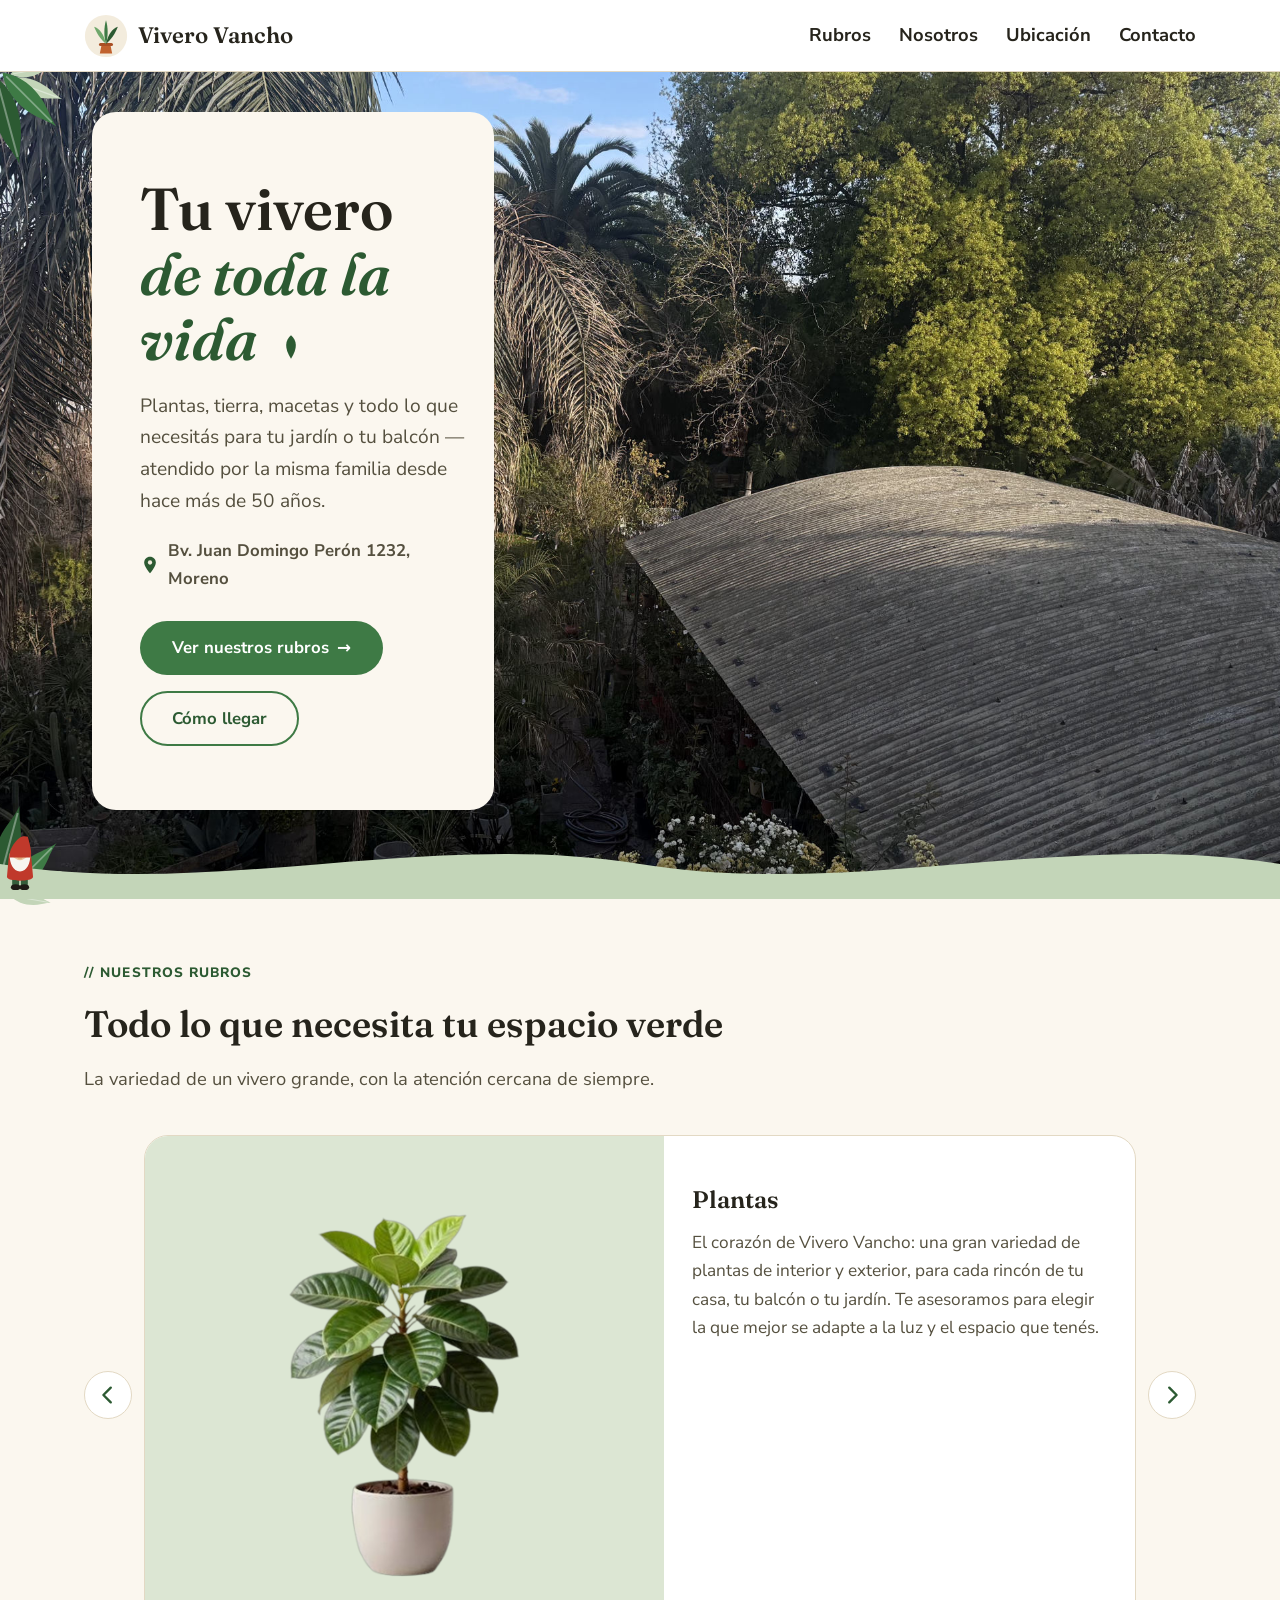
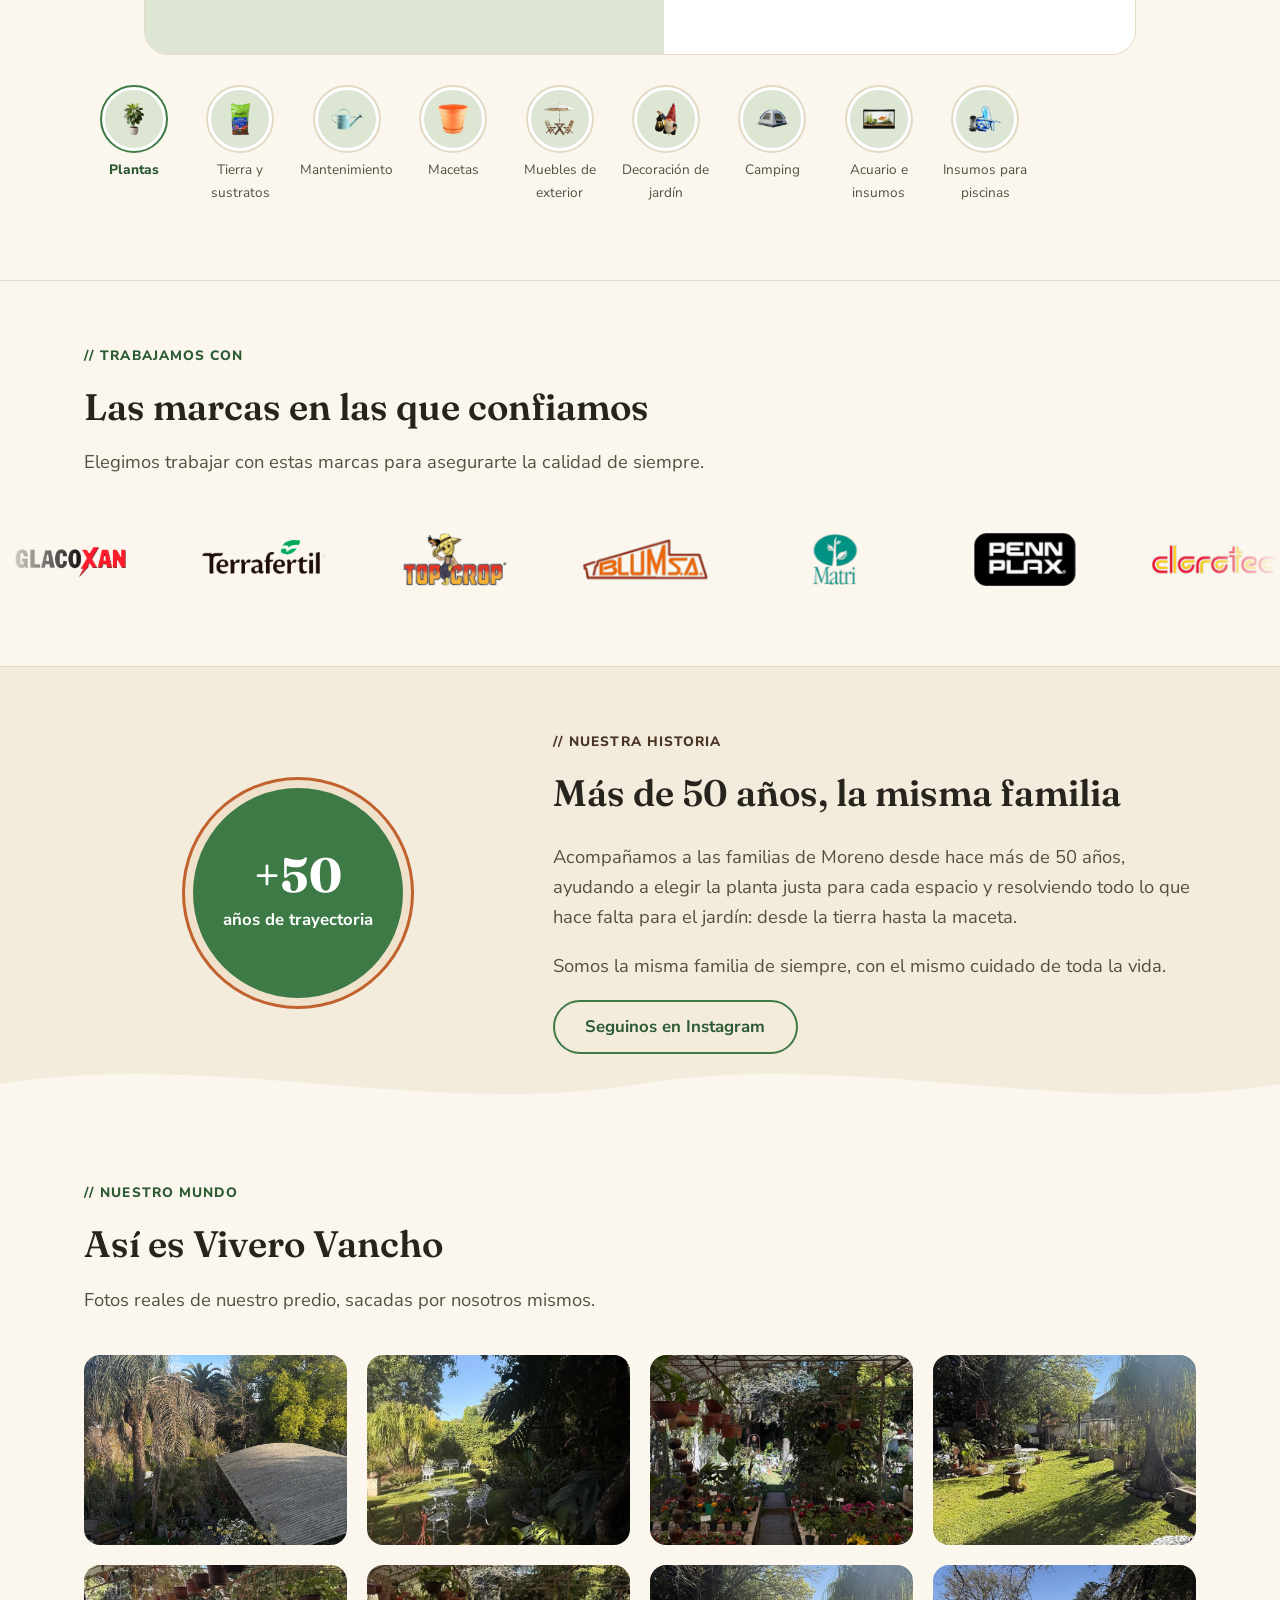
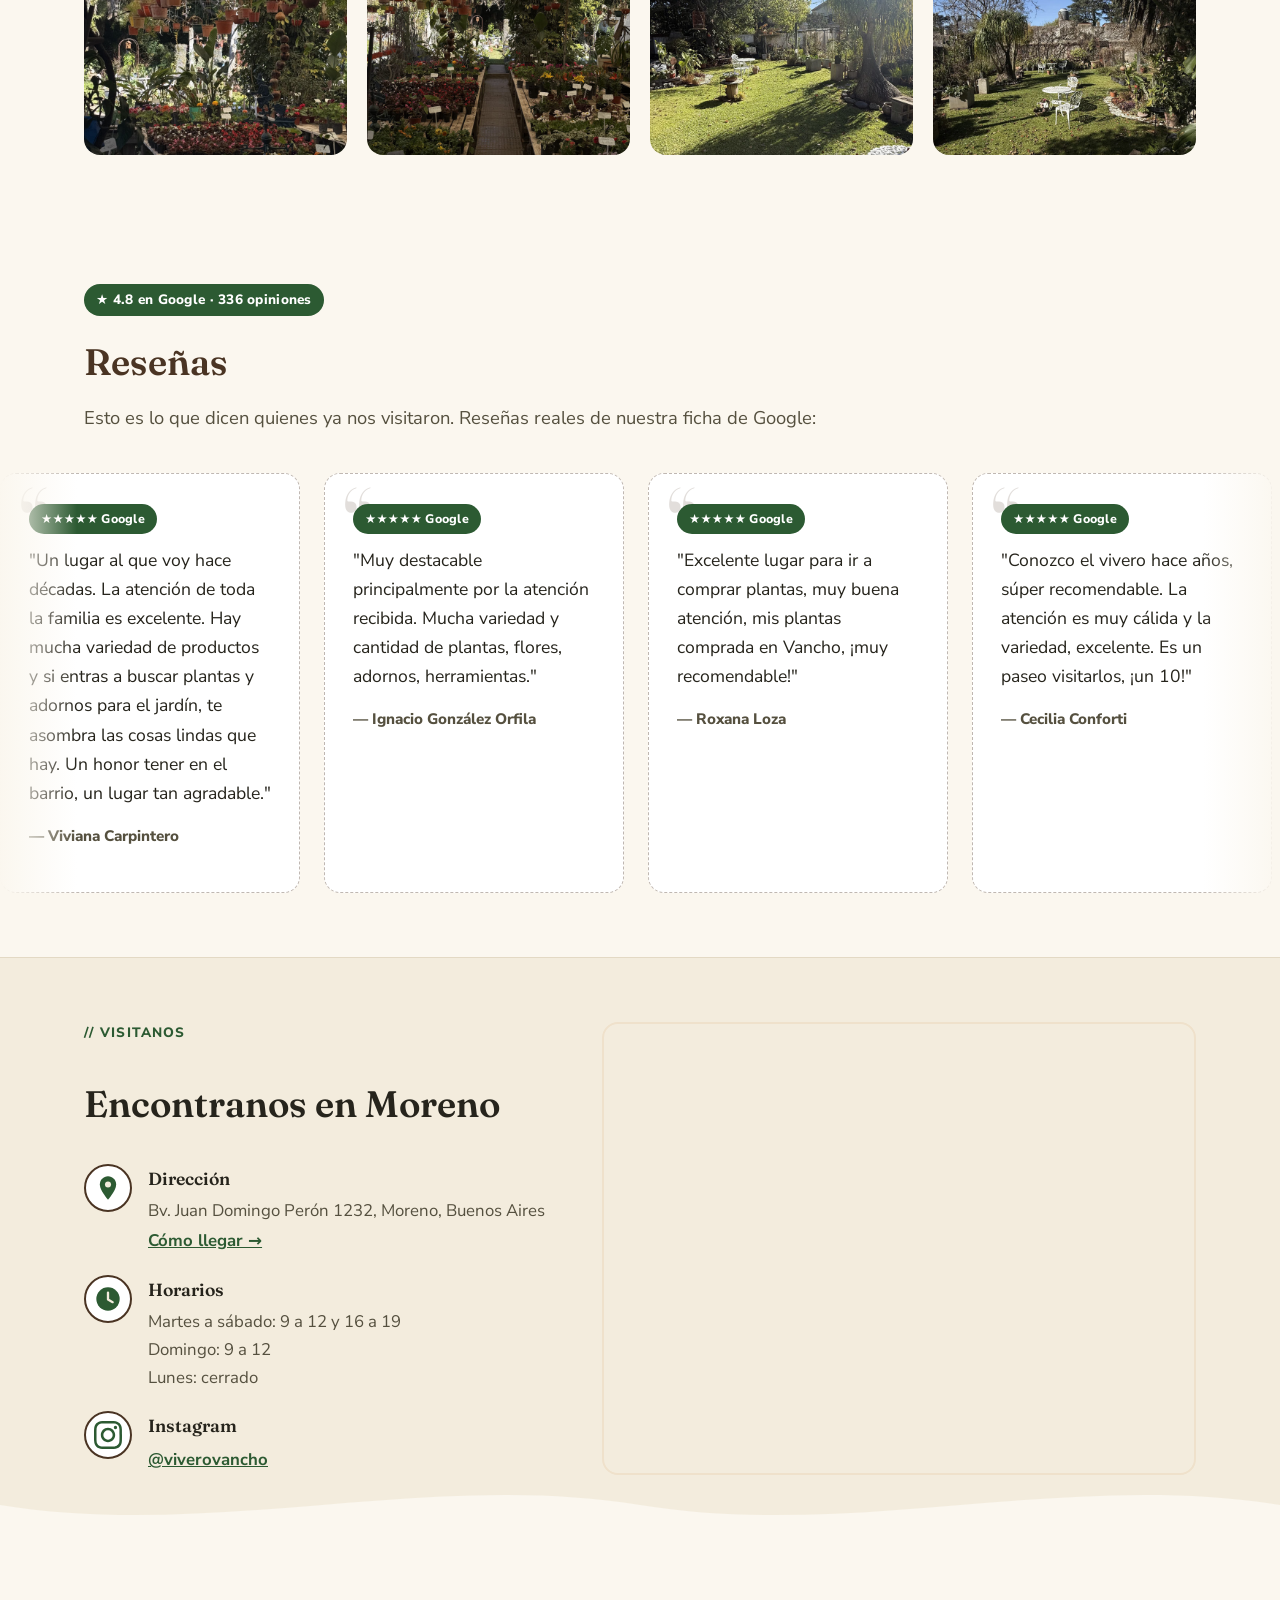
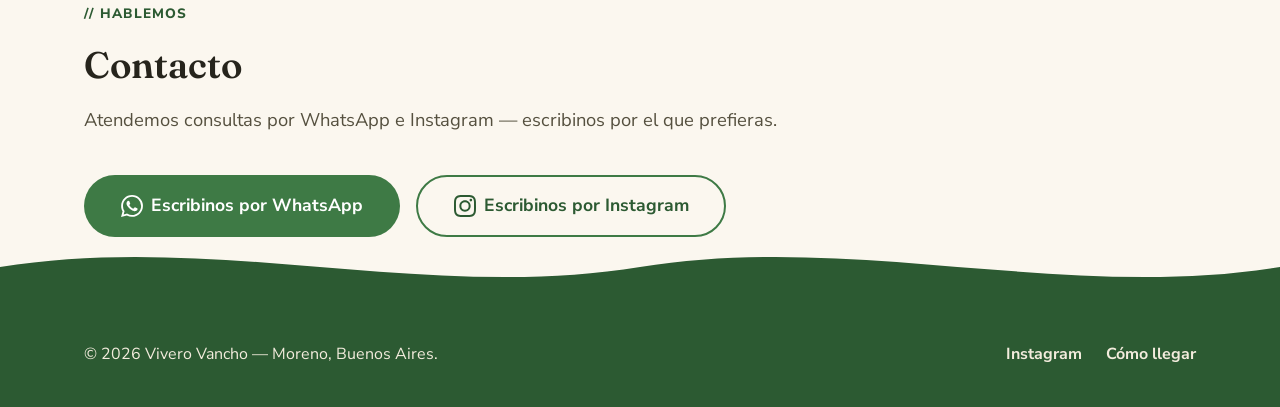
==== commit 5eec3bcb: "Achicar los PNG de marcas de 400x200 a 320x160 para aliviar la animación Con la animación CSS otra v" ====
--- a/index.html
+++ b/index.html
@@ -301,25 +301,28 @@
   <!-- =========================== MARCAS =========================== -->
   <!-- Carrusel infinito de los logos de las marcas con las que trabaja el
        vivero — separa visualmente Rubros de Nosotros, mismo mecanismo que
-       .resenas-track (ver sección Reseñas más abajo): .marcas-track
-       contiene dos copias idénticas del set de 16 logos, una al lado de la
-       otra, animadas con translateX(-50%) en loop para que el corte no se
-       note. Con 16 marcas ya no hace falta repetir el set dentro de cada
-       copia (a diferencia de la versión anterior con sólo 2 marcas reales):
-       una sola tanda por copia alcanza para que el recorrido sea largo y no
-       se note el reinicio. Todos los logos vienen ya procesados a fondo
-       transparente y recortados/centrados en el mismo lienzo (400×200px)
-       para que se vean con un tamaño visual parejo dentro de cada tile —
-       excepto Penn Plax y prodac, que mantienen su tarjeta negra oficial de
-       marca porque su isologo es blanco y se volvería invisible sobre el
-       fondo crema del sitio. Sólo la primera copia queda accesible a
-       lectores de pantalla; la segunda tiene aria-hidden="true" porque es
-       una repetición "fantasma" sólo para el loop visual. Sin
-       loading="lazy" a propósito: el navegador decide cuándo cargar una
-       imagen lazy según su posición en el layout, pero acá las imágenes se
-       mueven todo el tiempo vía CSS transform (no scroll real), así que esa
-       heurística llega tarde y el logo aparece de golpe a mitad de
-       recorrido en vez de estar ya cargado. -->
+       .resenas-track (ver sección Reseñas más abajo) y que el carrusel de
+       marcas de CRIMSES: .marcas-track contiene dos copias idénticas del
+       set de 16 logos, una al lado de la otra, animadas con
+       translateX(-50%) en loop (CSS puro, en desktop Y en mobile — ver
+       comentario largo en styles.css sobre por qué se sacó el auto-scroll
+       por JS que hubo ahí por un tiempo) para que el corte no se note.
+       Todos los logos vienen ya procesados a fondo transparente y
+       recortados/centrados en el mismo lienzo (320×160px — reducido desde
+       400×200px para que el celular tenga menos píxeles que mantener
+       compuestos mientras la tira se anima, ver comentario largo sobre
+       Marcas en styles.css) para que se vean con un tamaño visual parejo
+       dentro de cada tile — excepto Penn Plax y prodac, que mantienen su
+       tarjeta negra oficial de marca porque su isologo es blanco y se
+       volvería invisible sobre el fondo crema del sitio. Sólo la primera
+       copia queda accesible a lectores de pantalla;
+       la segunda tiene aria-hidden="true" porque es una repetición
+       "fantasma" sólo para el loop visual. Sin loading="lazy" a propósito:
+       el navegador decide cuándo cargar una imagen lazy según su posición
+       en el layout, pero acá las imágenes se mueven todo el tiempo vía CSS
+       transform (no scroll real), así que esa heurística llega tarde y el
+       logo aparece de golpe a mitad de recorrido en vez de estar ya
+       cargado. -->
   <section id="marcas" class="section">
     <div class="container">
       <div class="section-head">
@@ -333,20 +336,20 @@
         <div class="marcas-set">
           <div class="marca-logo"><img src="assets/marcas/glacoxan.png" alt="Logo de Glacoxan" width="242" height="73"></div>
           <div class="marca-logo"><img src="assets/marcas/terrafertil.png" alt="Logo de Terrafertil" width="215" height="83"></div>
-          <div class="marca-logo"><img src="assets/marcas/topcrop.png" alt="Logo de Top Crop" width="400" height="200"></div>
-          <div class="marca-logo"><img src="assets/marcas/blum.png" alt="Logo de Blum S.A." width="400" height="200"></div>
-          <div class="marca-logo"><img src="assets/marcas/matri.png" alt="Logo de Matri" width="400" height="200"></div>
-          <div class="marca-logo"><img src="assets/marcas/pennplax.png" alt="Logo de Penn Plax" width="400" height="200"></div>
-          <div class="marca-logo"><img src="assets/marcas/claratec.png" alt="Logo de Claratec" width="400" height="200"></div>
-          <div class="marca-logo"><img src="assets/marcas/hth.png" alt="Logo de hth" width="400" height="200"></div>
-          <div class="marca-logo"><img src="assets/marcas/bremen.png" alt="Logo de Bremen" width="400" height="200"></div>
-          <div class="marca-logo"><img src="assets/marcas/rehau.png" alt="Logo de Rehau" width="400" height="200"></div>
-          <div class="marca-logo"><img src="assets/marcas/tetra.png" alt="Logo de Tetra" width="400" height="200"></div>
-          <div class="marca-logo"><img src="assets/marcas/prodac.png" alt="Logo de prodac" width="400" height="200"></div>
-          <div class="marca-logo"><img src="assets/marcas/mamboreta.png" alt="Logo de Mamboretá" width="400" height="200"></div>
-          <div class="marca-logo"><img src="assets/marcas/vamp.png" alt="Logo de Vamp Alquimia Natural" width="400" height="200"></div>
-          <div class="marca-logo"><img src="assets/marcas/bayer.png" alt="Logo de Bayer" width="400" height="200"></div>
-          <div class="marca-logo"><img src="assets/marcas/namaste.png" alt="Logo de Namaste" width="400" height="200"></div>
+          <div class="marca-logo"><img src="assets/marcas/topcrop.png" alt="Logo de Top Crop" width="320" height="160"></div>
+          <div class="marca-logo"><img src="assets/marcas/blum.png" alt="Logo de Blum S.A." width="320" height="160"></div>
+          <div class="marca-logo"><img src="assets/marcas/matri.png" alt="Logo de Matri" width="320" height="160"></div>
+          <div class="marca-logo"><img src="assets/marcas/pennplax.png" alt="Logo de Penn Plax" width="320" height="160"></div>
+          <div class="marca-logo"><img src="assets/marcas/claratec.png" alt="Logo de Claratec" width="320" height="160"></div>
+          <div class="marca-logo"><img src="assets/marcas/hth.png" alt="Logo de hth" width="320" height="160"></div>
+          <div class="marca-logo"><img src="assets/marcas/bremen.png" alt="Logo de Bremen" width="320" height="160"></div>
+          <div class="marca-logo"><img src="assets/marcas/rehau.png" alt="Logo de Rehau" width="320" height="160"></div>
+          <div class="marca-logo"><img src="assets/marcas/tetra.png" alt="Logo de Tetra" width="320" height="160"></div>
+          <div class="marca-logo"><img src="assets/marcas/prodac.png" alt="Logo de prodac" width="320" height="160"></div>
+          <div class="marca-logo"><img src="assets/marcas/mamboreta.png" alt="Logo de Mamboretá" width="320" height="160"></div>
+          <div class="marca-logo"><img src="assets/marcas/vamp.png" alt="Logo de Vamp Alquimia Natural" width="320" height="160"></div>
+          <div class="marca-logo"><img src="assets/marcas/bayer.png" alt="Logo de Bayer" width="320" height="160"></div>
+          <div class="marca-logo"><img src="assets/marcas/namaste.png" alt="Logo de Namaste" width="320" height="160"></div>
         </div>
         <div class="marcas-set" aria-hidden="true">
           <div class="marca-logo"><img src="assets/marcas/glacoxan.png" alt=""></div>
--- a/styles.css
+++ b/styles.css
@@ -640,15 +640,15 @@
   .rubros-thumb img { width: 72px; height: 72px; }
   /* min-height fijo a propósito: acá abajo de los 700px de arriba, este
      bloque no tiene una columna hermana que lo estire, así que su alto
-     depende del texto de cada rubro — probamos que se ajustara al
-     contenido de cada uno, pero aunque el cambio en sí no se viera, la
-     página igual corría todo lo de abajo (marcas, nosotros, etc.) en
-     cada ciclo del carrusel. La única forma de que nada de abajo se
-     mueva es que este bloque mida siempre lo mismo. Los textos de cada
-     rubro (ver index.html) se escribieron para que todos ocupen un largo
-     parecido; aun así el más largo ("Muebles de exterior") mide 656px a
-     320px de ancho, así que 660px cubre a todos con margen mínimo. */
-  .rubros-spotlight-body { min-height: 660px; }
+     depende del texto de cada rubro — y ese alto también depende del
+     ANCHO real de pantalla (a 320px un texto envuelve en más líneas que
+     a 400px), así que un solo valor fijo en CSS no sirve para todos los
+     celulares por igual: o sobra espacio en los más anchos, o no
+     alcanza en los más angostos. El valor real se calcula en JS
+     (updateMinHeight en main.js, dentro de initRubrosCarousel) probando
+     los 9 textos a cada ancho y quedándose con el más alto — acá sólo
+     queda un mínimo de respaldo bajo, por si JS no llegara a correr. */
+  .rubros-spotlight-body { min-height: 200px; }
 }
 
 /* --- Marcas (carrusel infinito de logos) ---
@@ -657,21 +657,30 @@
    corriéndose -50% de su ancho total (que es exactamente el ancho de una
    copia), así el corte entre una vuelta y la siguiente no se nota. Se
    pausa al pasar el mouse/foco y se desactiva con prefers-reduced-motion.
+   Historial: en mobile probamos sacar la animación CSS del todo y mover
+   scrollLeft por JS (setInterval), porque en su momento la animación CSS
+   hacía que algunos logos dejaran de pintarse en el celular del cliente.
+   Ese reemplazo trajo un problema nuevo: scrollLeft manejado por JS desde
+   el hilo principal se siente notoriamente menos fluido que una animación
+   por transform (que corre en el hilo de composición) — el cliente lo
+   comparó con el carrusel de marcas de CRIMSES (mismo mecanismo que este,
+   animación CSS pura) y ese sí se ve fluido. Al volver a la animación CSS
+   en mobile, reapareció el bug de logos que se cortan/no pintan — a
+   diferencia de CRIMSES (que repite una sola imagen chica, un único
+   texture liviano), acá son 16 PNG reales distintos animándose a la vez,
+   32 instancias en pantalla entre las dos copias. Antes de volver a JS
+   (que ya sabemos que no queda fluido) se redujeron los PNG de 400×200 a
+   320×160 —su tamaño real de uso es un tile de 150×84, así que ya sobraba
+   resolución— para bajar la cantidad de píxeles que el celular tiene que
+   mantener compuestos todo el tiempo mientras la tira se anima. Si el bug
+   reaparece incluso así, el siguiente paso sería reducir la cantidad de
+   marcas distintas en pantalla a la vez en vez de tocar el mecanismo de
+   nuevo.
    El desvanecido en los bordes NO usa mask-image a propósito: Chrome para
    Android tiene bugs de renderizado conocidos con mask-image sobre un
    elemento con una animación por transform corriendo todo el tiempo. En
    su lugar, dos pseudo-elementos pintan un degradé del color de fondo de
-   la sección hacia transparente, encima de los logos en cada punta.
-   Sacar el mask-image no alcanzó: el cliente lo siguió viendo fallar en
-   el celular (algunos logos directamente no se pintaban, no solo se
-   recortaban en el borde) — mismo tipo de bug de Chrome para Android,
-   pero con la animación en sí, no con mask-image. Como no hay forma de
-   probar esto de verdad sin un Android físico, la solución robusta es
-   sacar la animación de mobile directamente (ver el media query de abajo)
-   y dejar la tira como scroll horizontal nativo (se desliza con el dedo)
-   — sin animación corriendo, no hay bug de renderizado posible. Desktop
-   sigue con el auto-scroll de siempre, porque ahí nunca se reportó el
-   problema. */
+   la sección hacia transparente, encima de los logos en cada punta. */
 .marcas-track-wrap {
   position: relative;
   overflow: hidden;
@@ -725,29 +734,6 @@
   max-width: 100%;
   max-height: 100%;
   object-fit: contain;
-}
-@media (max-width: 699px) {
-  .marcas-track-wrap {
-    overflow-x: auto;
-    -webkit-overflow-scrolling: touch;
-  }
-  /* Sacamos también los degradés de los bordes (::before/::after) acá:
-     son position:absolute + z-index encima del contenido, y sacar
-     mask-image y la animación no alcanzó para resolver el bug de logos
-     que no se pintan en el celular (confirmado en Chrome Y Safari, dos
-     motores de renderizado distintos, con navegadores reales — no es un
-     capricho de un solo browser). Antes de seguir agregando CSS a
-     ciegas, probamos la versión más simple posible: una fila con scroll
-     nativo y nada más superpuesto. */
-  .marcas-track-wrap::before,
-  .marcas-track-wrap::after {
-    display: none;
-  }
-  .marcas-track { animation: none; }
-  /* La segunda tanda (aria-hidden="true") sólo existe para que la
-     animación de loop no muestre un corte — sin animación no hace falta,
-     y dejarla ocupaba el doble de scroll con logos repetidos. */
-  .marcas-set[aria-hidden="true"] { display: none; }
 }
 
 /* --- Nosotros --- */
@@ -995,10 +981,14 @@
 @media (prefers-reduced-motion: reduce) {
   .resenas-track { animation: none; }
 }
-/* Mismo criterio que .marcas-track (ver comentario ahí): en mobile se saca
-   la animación y los degradés de los bordes, y queda como scroll
-   horizontal nativo y nada más — todavía no se reportó ningún problema
-   acá, pero usa el mismo mecanismo que marcas, que sí falló. */
+/* En mobile se saca la animación y los degradés de los bordes, y queda
+   como scroll horizontal nativo y nada más — acá nunca se reportó ningún
+   problema, pero usa el mismo mecanismo (mask-image no, animación CSS con
+   transform sí) que en su momento falló en el carrusel de Marcas (ver
+   comentario largo en .marcas-track-wrap más arriba, que volvió a la
+   animación CSS en mobile porque la alternativa por JS resultó menos
+   fluida). Como acá nunca hubo queja, se deja la versión más conservadora
+   sin animación en vez de arriesgar por las dudas. */
 @media (max-width: 699px) {
   .resenas-track-wrap {
     overflow-x: auto;
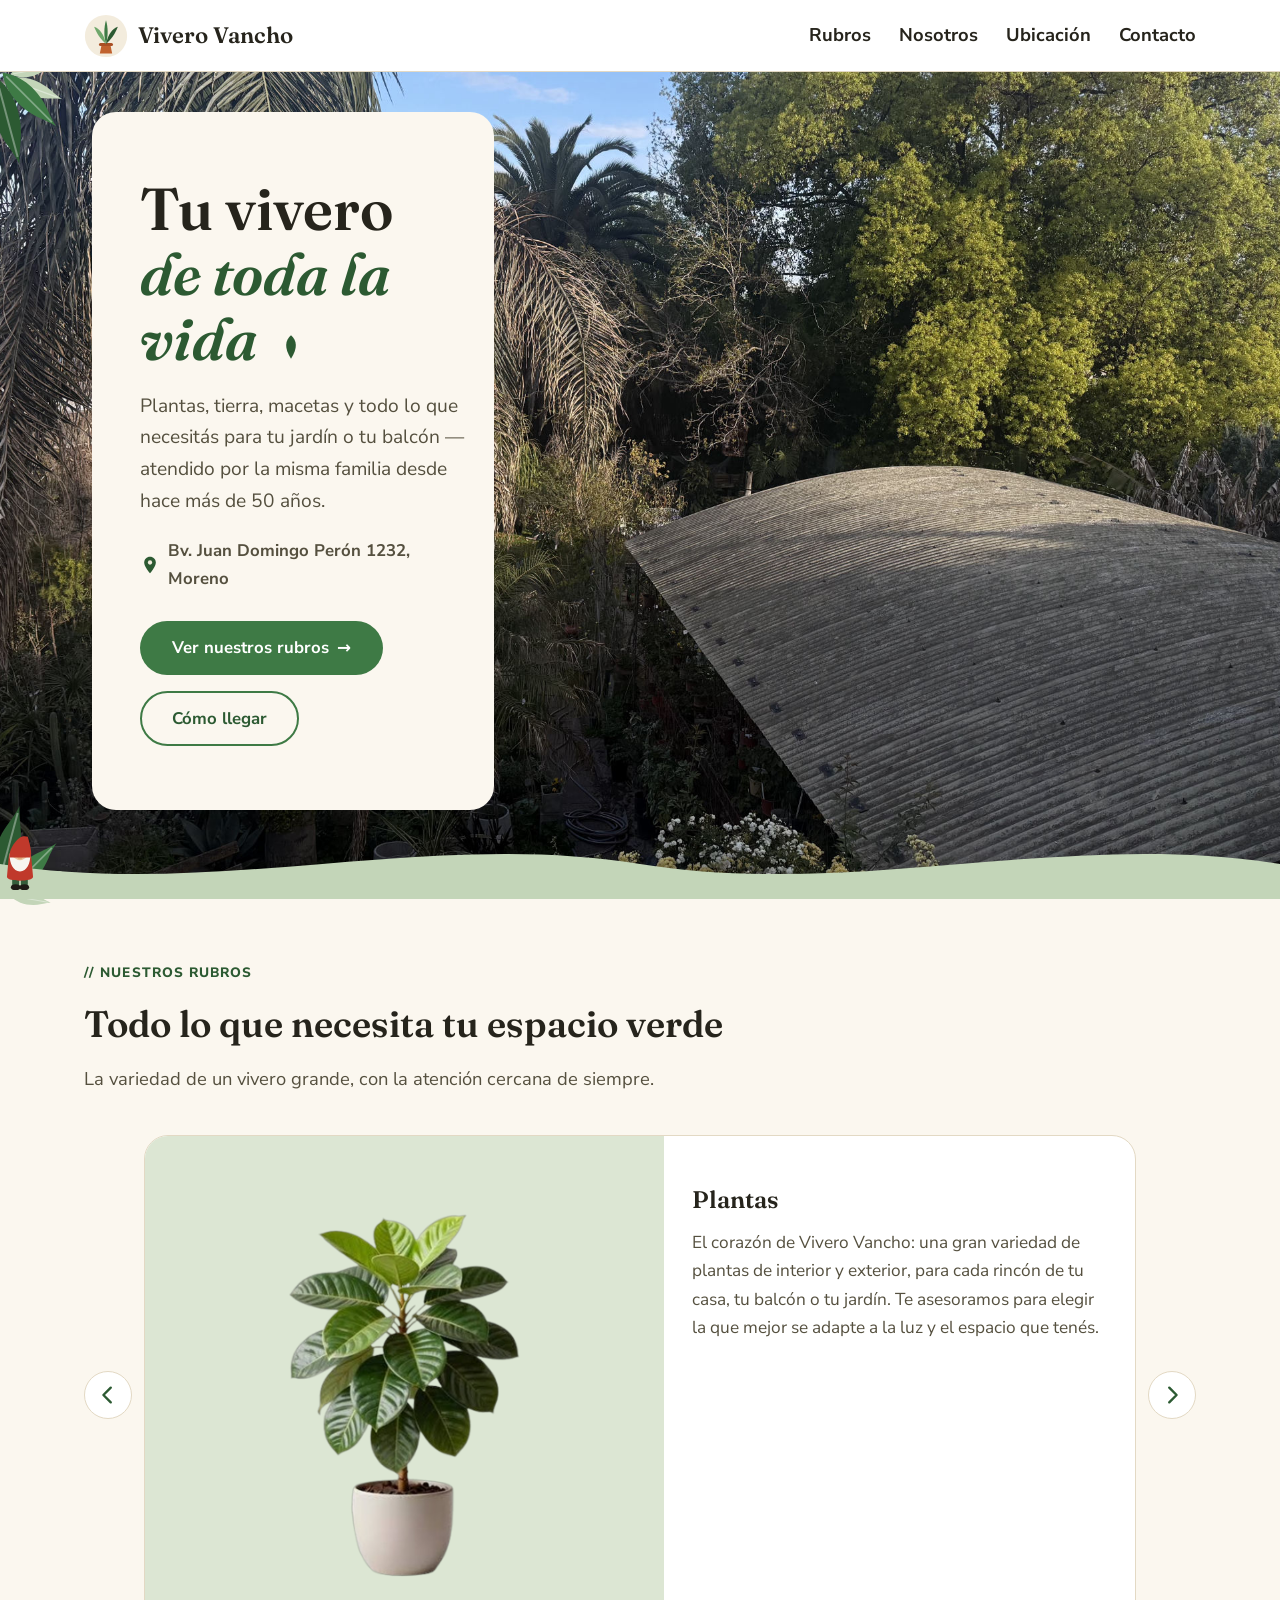
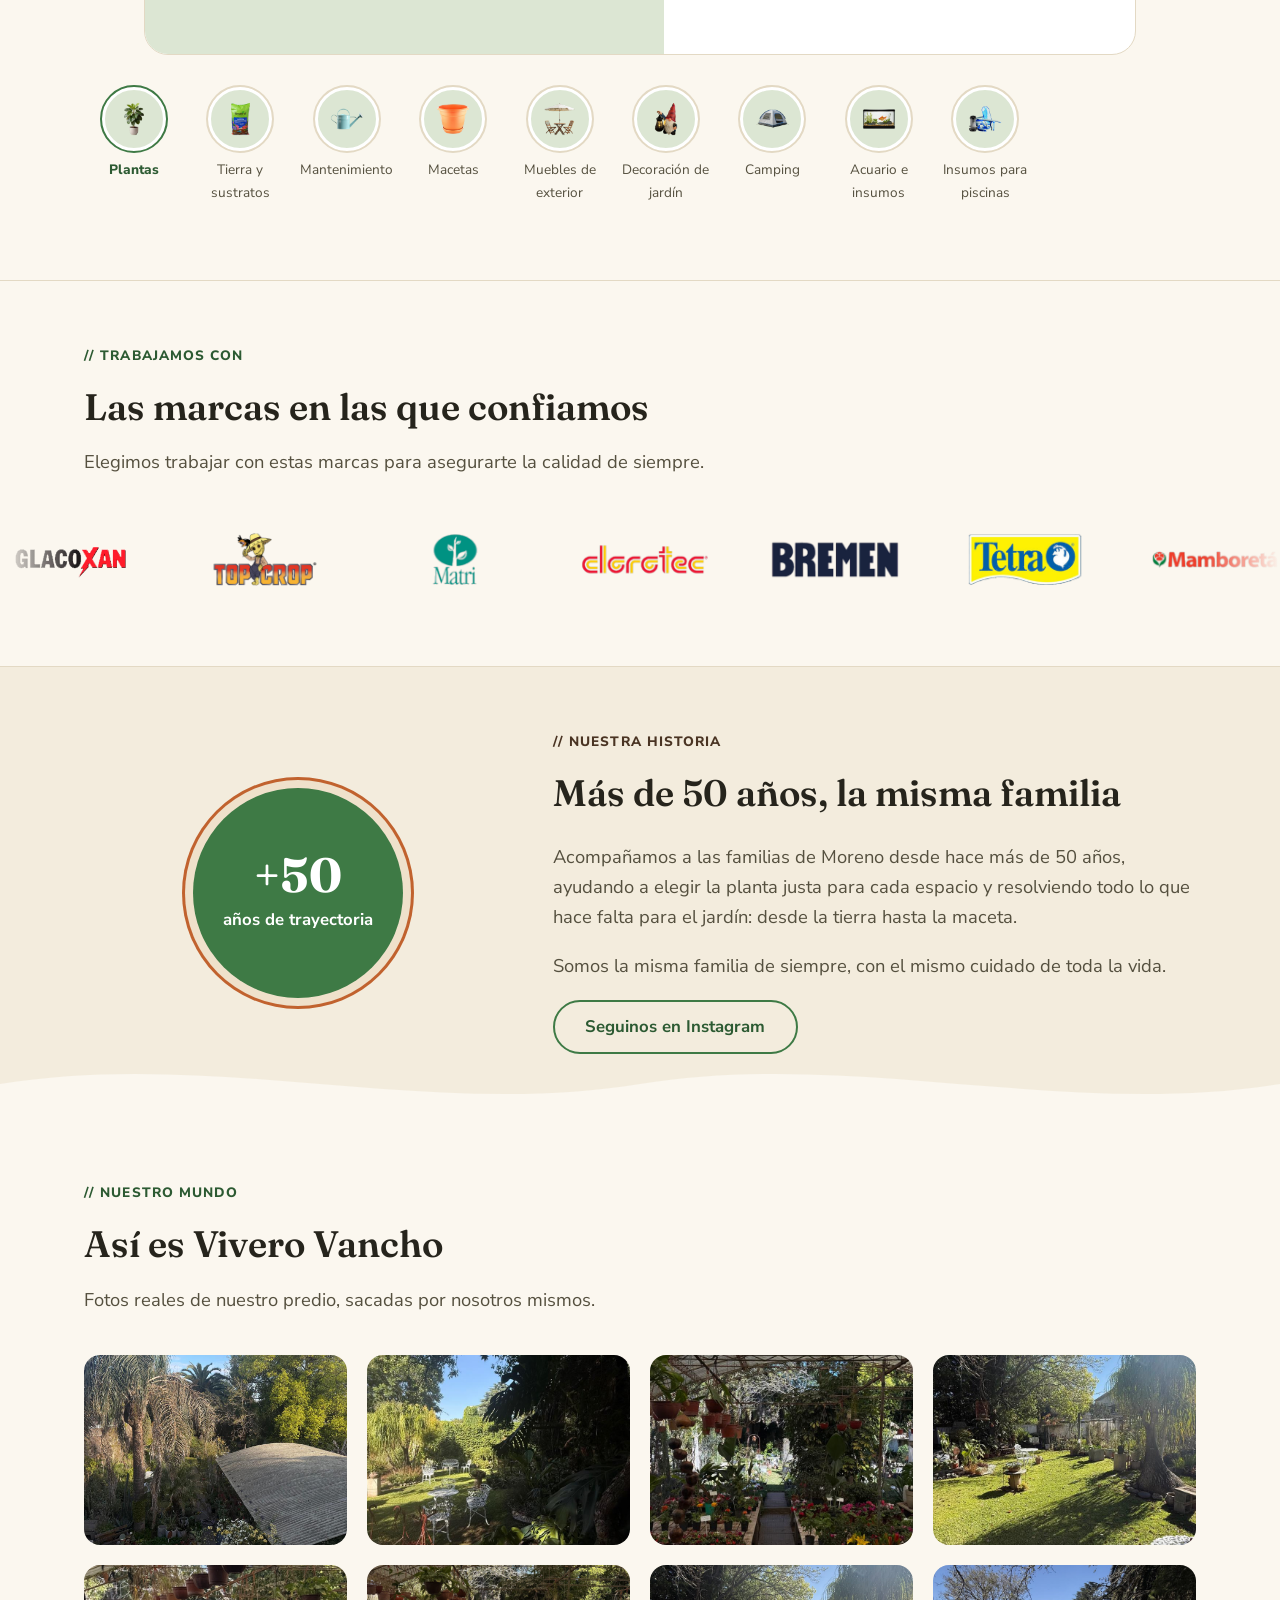
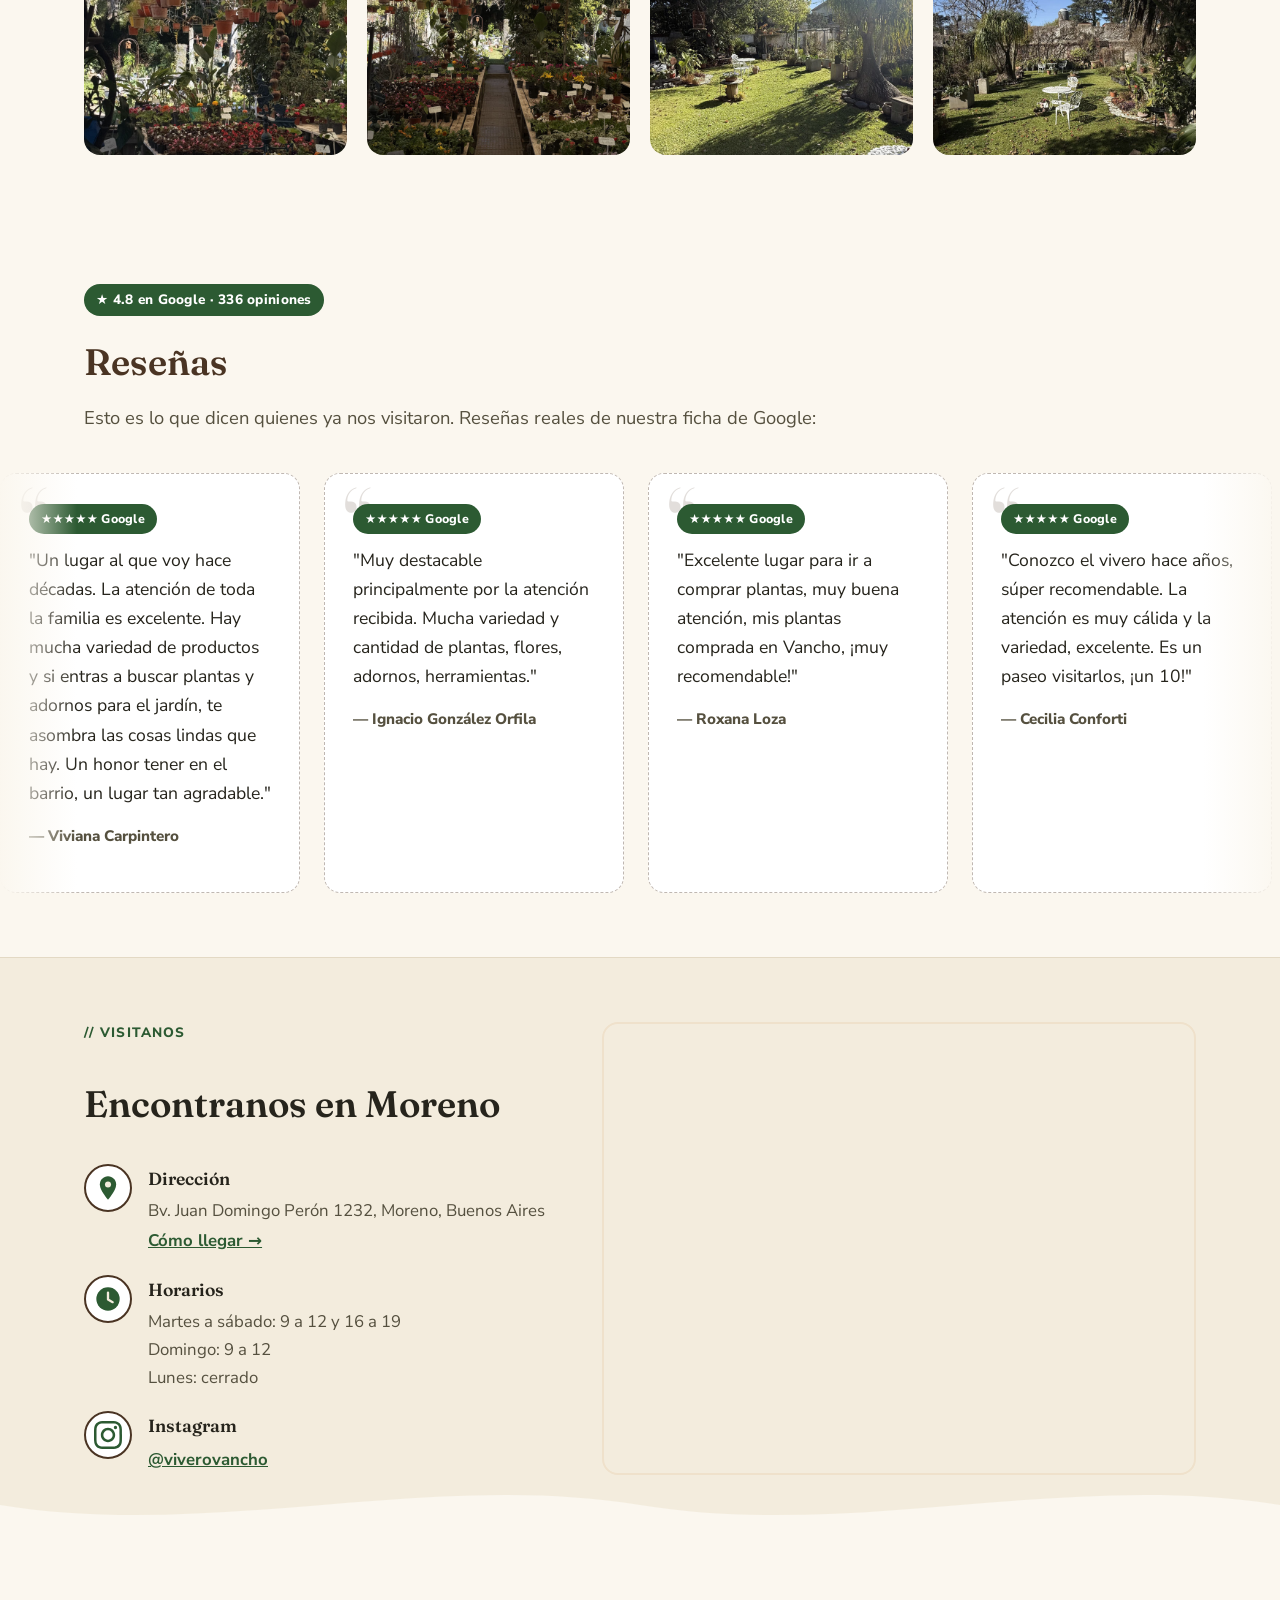
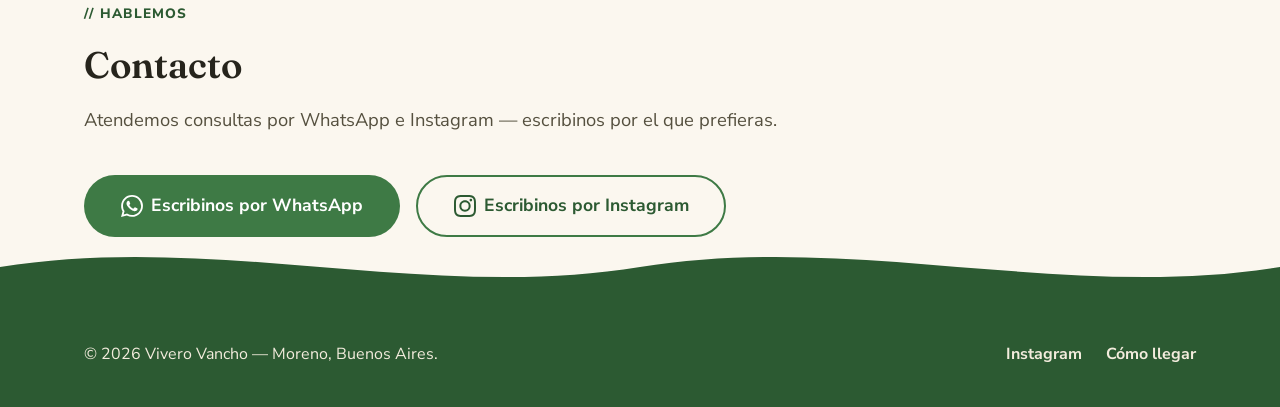
==== commit 13edd3c1: "Prueba: mostrar sólo 8 de las 16 marcas reales en el carrusel El achicado de los PNG (400x200 a 320x" ====
--- a/index.html
+++ b/index.html
@@ -303,20 +303,26 @@
        vivero — separa visualmente Rubros de Nosotros, mismo mecanismo que
        .resenas-track (ver sección Reseñas más abajo) y que el carrusel de
        marcas de CRIMSES: .marcas-track contiene dos copias idénticas del
-       set de 16 logos, una al lado de la otra, animadas con
-       translateX(-50%) en loop (CSS puro, en desktop Y en mobile — ver
-       comentario largo en styles.css sobre por qué se sacó el auto-scroll
-       por JS que hubo ahí por un tiempo) para que el corte no se note.
-       Todos los logos vienen ya procesados a fondo transparente y
-       recortados/centrados en el mismo lienzo (320×160px — reducido desde
-       400×200px para que el celular tenga menos píxeles que mantener
-       compuestos mientras la tira se anima, ver comentario largo sobre
-       Marcas en styles.css) para que se vean con un tamaño visual parejo
-       dentro de cada tile — excepto Penn Plax y prodac, que mantienen su
-       tarjeta negra oficial de marca porque su isologo es blanco y se
-       volvería invisible sobre el fondo crema del sitio. Sólo la primera
-       copia queda accesible a lectores de pantalla;
-       la segunda tiene aria-hidden="true" porque es una repetición
+       set de logos, una al lado de la otra, animadas con translateX(-50%)
+       en loop (CSS puro, en desktop Y en mobile — ver comentario largo en
+       styles.css sobre por qué se sacó el auto-scroll por JS que hubo ahí
+       por un tiempo) para que el corte no se note.
+       PRUEBA EN CURSO: acá van sólo 8 de las 16 marcas reales (no todas),
+       para probar si el bug de logos que se cortan/no pintan en mobile
+       tiene que ver con la CANTIDAD de imágenes reales distintas
+       animándose a la vez (32 instancias con las 16, 16 instancias con
+       8) — ver comentario largo sobre Marcas en styles.css. Si confirma
+       que se arregla, falta decidir con el cliente qué 8 marcas mostrar
+       de forma permanente (estas 8 se eligieron alternando de la lista
+       original, sin ningún criterio de cliente). Todos los logos vienen
+       ya procesados a fondo transparente y recortados/centrados en el
+       mismo lienzo (320×160px — reducido desde 400×200px, ver comentario
+       en styles.css) para que se vean con un tamaño visual parejo dentro
+       de cada tile — excepto Penn Plax y prodac (fuera de esta prueba),
+       que mantienen su tarjeta negra oficial de marca porque su isologo
+       es blanco y se volvería invisible sobre el fondo crema del sitio.
+       Sólo la primera copia queda accesible a lectores de pantalla; la
+       segunda tiene aria-hidden="true" porque es una repetición
        "fantasma" sólo para el loop visual. Sin loading="lazy" a propósito:
        el navegador decide cuándo cargar una imagen lazy según su posición
        en el layout, pero acá las imágenes se mueven todo el tiempo vía CSS
@@ -335,39 +341,23 @@
       <div class="marcas-track" data-marcas-track>
         <div class="marcas-set">
           <div class="marca-logo"><img src="assets/marcas/glacoxan.png" alt="Logo de Glacoxan" width="242" height="73"></div>
-          <div class="marca-logo"><img src="assets/marcas/terrafertil.png" alt="Logo de Terrafertil" width="215" height="83"></div>
           <div class="marca-logo"><img src="assets/marcas/topcrop.png" alt="Logo de Top Crop" width="320" height="160"></div>
-          <div class="marca-logo"><img src="assets/marcas/blum.png" alt="Logo de Blum S.A." width="320" height="160"></div>
           <div class="marca-logo"><img src="assets/marcas/matri.png" alt="Logo de Matri" width="320" height="160"></div>
-          <div class="marca-logo"><img src="assets/marcas/pennplax.png" alt="Logo de Penn Plax" width="320" height="160"></div>
           <div class="marca-logo"><img src="assets/marcas/claratec.png" alt="Logo de Claratec" width="320" height="160"></div>
-          <div class="marca-logo"><img src="assets/marcas/hth.png" alt="Logo de hth" width="320" height="160"></div>
           <div class="marca-logo"><img src="assets/marcas/bremen.png" alt="Logo de Bremen" width="320" height="160"></div>
-          <div class="marca-logo"><img src="assets/marcas/rehau.png" alt="Logo de Rehau" width="320" height="160"></div>
           <div class="marca-logo"><img src="assets/marcas/tetra.png" alt="Logo de Tetra" width="320" height="160"></div>
-          <div class="marca-logo"><img src="assets/marcas/prodac.png" alt="Logo de prodac" width="320" height="160"></div>
           <div class="marca-logo"><img src="assets/marcas/mamboreta.png" alt="Logo de Mamboretá" width="320" height="160"></div>
-          <div class="marca-logo"><img src="assets/marcas/vamp.png" alt="Logo de Vamp Alquimia Natural" width="320" height="160"></div>
           <div class="marca-logo"><img src="assets/marcas/bayer.png" alt="Logo de Bayer" width="320" height="160"></div>
-          <div class="marca-logo"><img src="assets/marcas/namaste.png" alt="Logo de Namaste" width="320" height="160"></div>
         </div>
         <div class="marcas-set" aria-hidden="true">
           <div class="marca-logo"><img src="assets/marcas/glacoxan.png" alt=""></div>
-          <div class="marca-logo"><img src="assets/marcas/terrafertil.png" alt=""></div>
           <div class="marca-logo"><img src="assets/marcas/topcrop.png" alt=""></div>
-          <div class="marca-logo"><img src="assets/marcas/blum.png" alt=""></div>
           <div class="marca-logo"><img src="assets/marcas/matri.png" alt=""></div>
-          <div class="marca-logo"><img src="assets/marcas/pennplax.png" alt=""></div>
           <div class="marca-logo"><img src="assets/marcas/claratec.png" alt=""></div>
-          <div class="marca-logo"><img src="assets/marcas/hth.png" alt=""></div>
           <div class="marca-logo"><img src="assets/marcas/bremen.png" alt=""></div>
-          <div class="marca-logo"><img src="assets/marcas/rehau.png" alt=""></div>
           <div class="marca-logo"><img src="assets/marcas/tetra.png" alt=""></div>
-          <div class="marca-logo"><img src="assets/marcas/prodac.png" alt=""></div>
           <div class="marca-logo"><img src="assets/marcas/mamboreta.png" alt=""></div>
-          <div class="marca-logo"><img src="assets/marcas/vamp.png" alt=""></div>
           <div class="marca-logo"><img src="assets/marcas/bayer.png" alt=""></div>
-          <div class="marca-logo"><img src="assets/marcas/namaste.png" alt=""></div>
         </div>
       </div>
     </div>
--- a/styles.css
+++ b/styles.css
@@ -672,10 +672,19 @@
    (que ya sabemos que no queda fluido) se redujeron los PNG de 400×200 a
    320×160 —su tamaño real de uso es un tile de 150×84, así que ya sobraba
    resolución— para bajar la cantidad de píxeles que el celular tiene que
-   mantener compuestos todo el tiempo mientras la tira se anima. Si el bug
-   reaparece incluso así, el siguiente paso sería reducir la cantidad de
-   marcas distintas en pantalla a la vez en vez de tocar el mecanismo de
-   nuevo.
+   mantener compuestos todo el tiempo mientras la tira se anima. El
+   cliente probó esto y el bug pasó exactamente igual, punto por punto
+   (mismos logos, mismo orden, mismo final) — eso descarta que sea el
+   PESO de las imágenes y apunta a la CANTIDAD de imágenes reales
+   distintas compuestas a la vez. Por eso ahora el HTML sólo trae 8 de
+   las 16 marcas reales (ver comentario largo en el HTML) a modo de
+   prueba: si con menos marcas distintas el bug no aparece, confirma la
+   teoría y falta decidir con el cliente qué marcas mostrar de forma
+   permanente (¿rotar subconjuntos?, ¿elegir sólo 8?). Si aun así
+   reaparece, la cantidad de imágenes distintas tampoco es la causa y
+   habría que aceptar el trade-off: esta animación por CSS no es viable
+   en el celular del cliente con contenido real, y la única versión
+   confirmada sin bugs es el scroll nativo sin auto-movimiento.
    El desvanecido en los bordes NO usa mask-image a propósito: Chrome para
    Android tiene bugs de renderizado conocidos con mask-image sobre un
    elemento con una animación por transform corriendo todo el tiempo. En
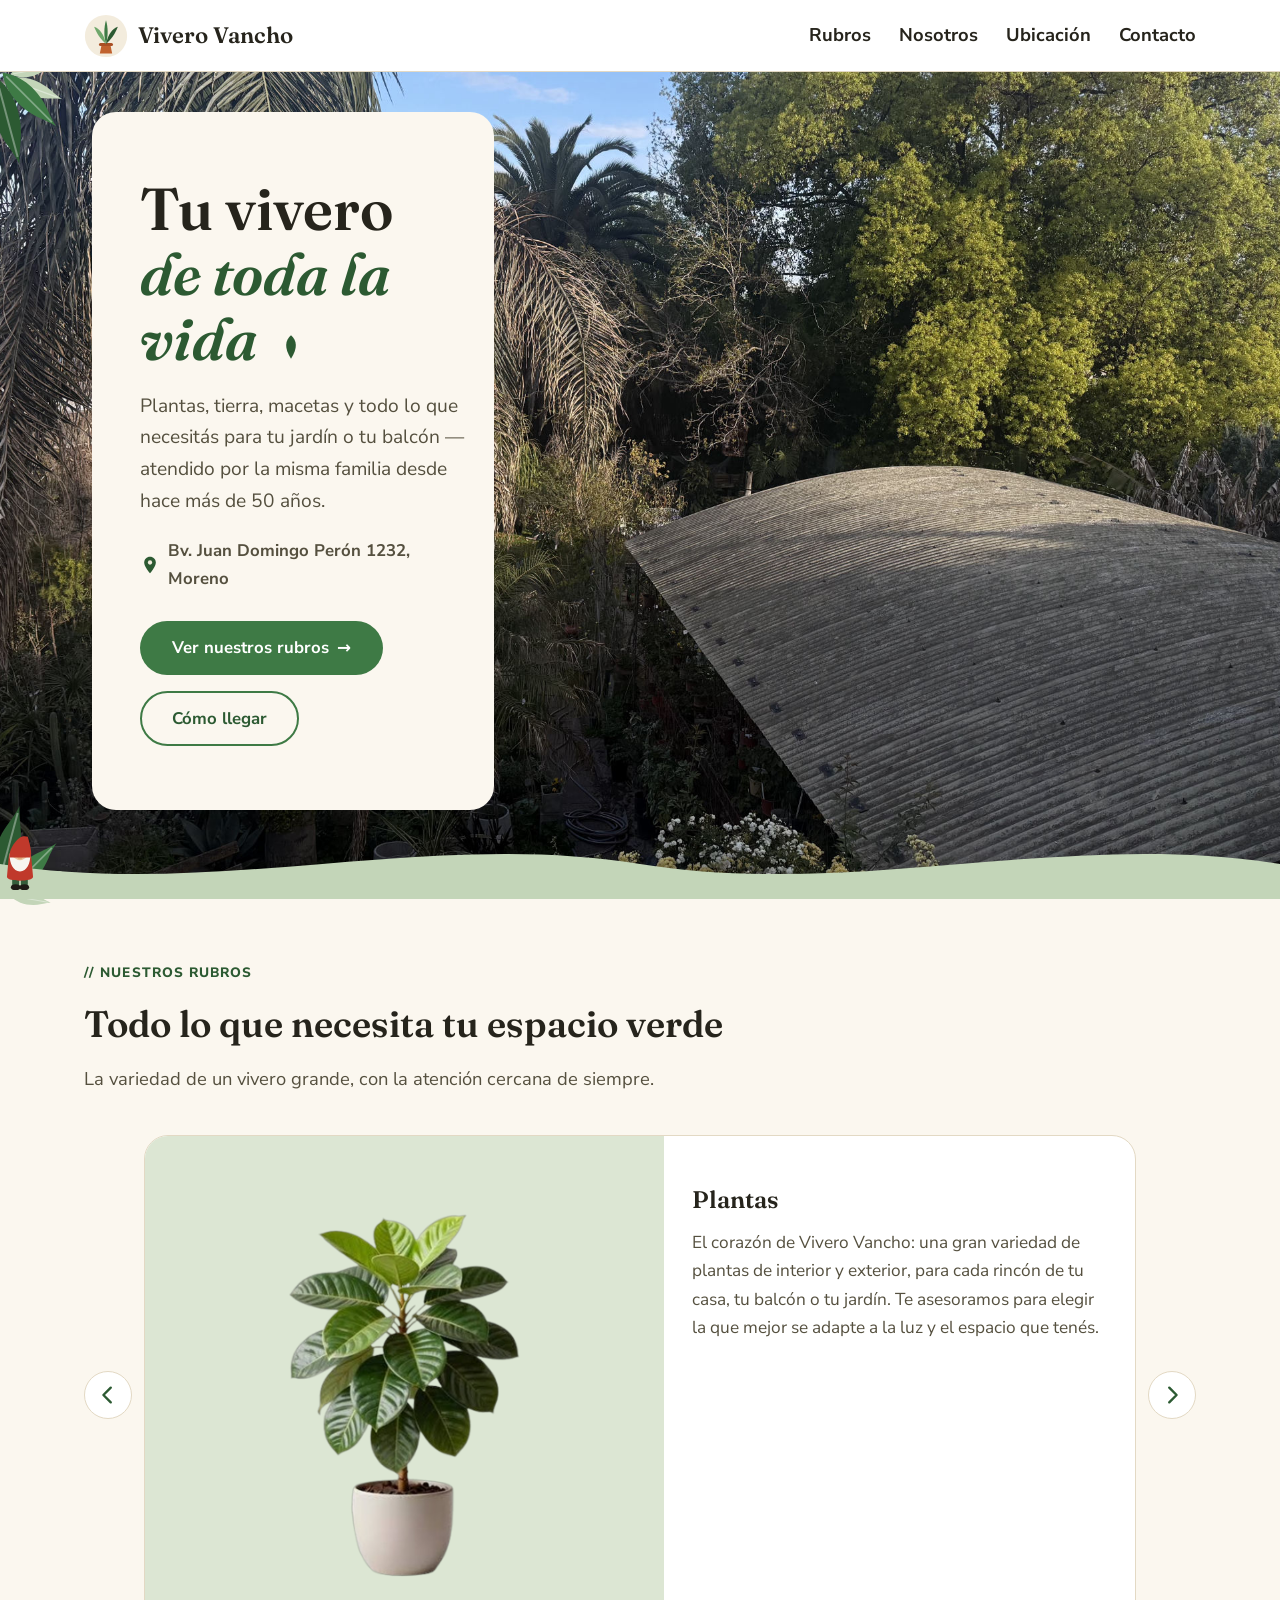
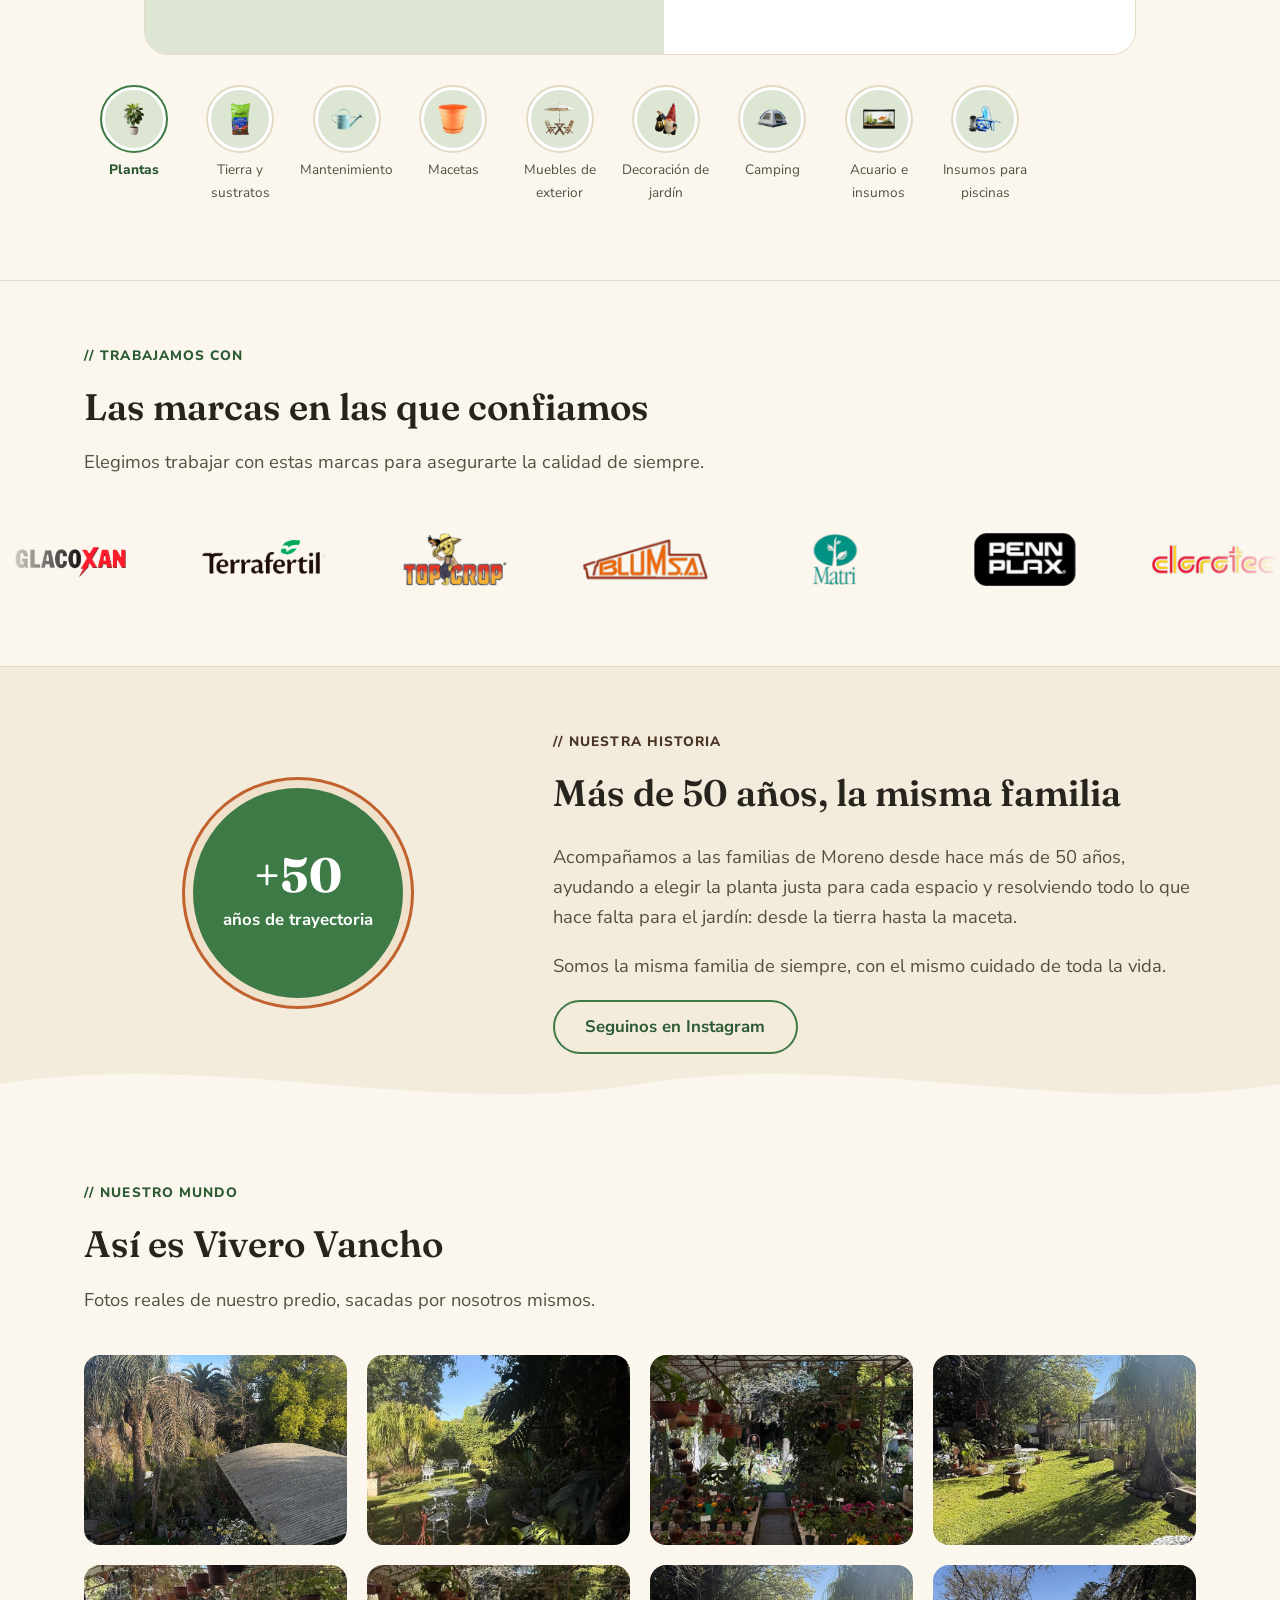
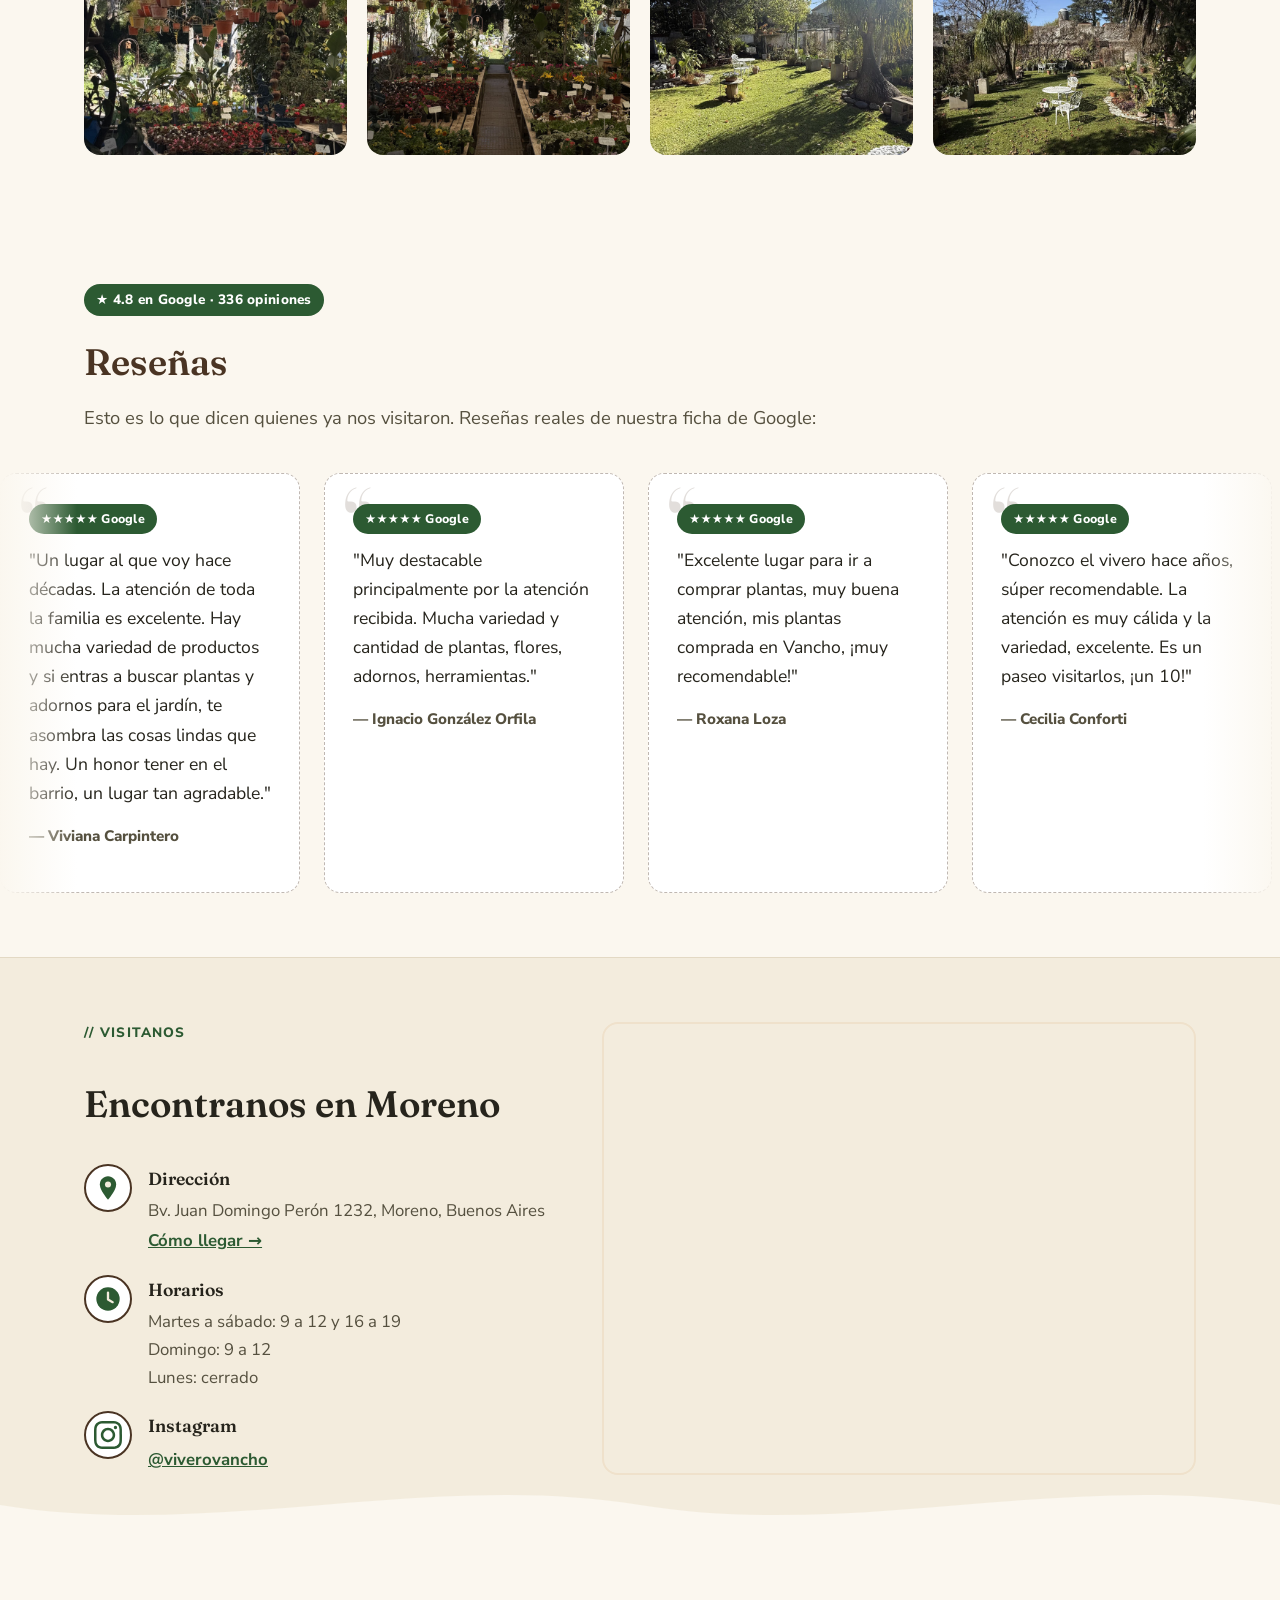
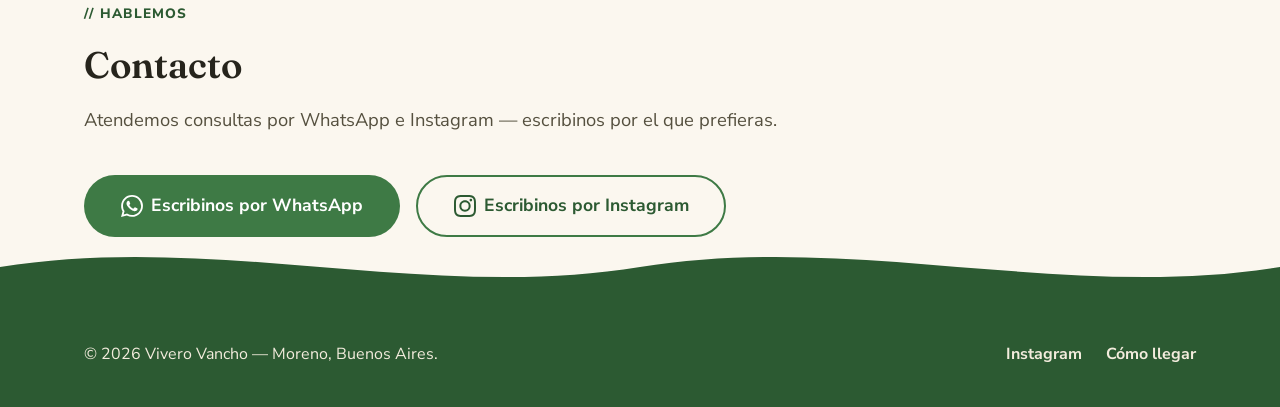
==== commit 343217cd: "Reemplazar el carrusel de Marcas en mobile por un rotador agrupado por rubro Confirmado con el clien" ====
--- a/index.html
+++ b/index.html
@@ -299,36 +299,33 @@
   </section>
 
   <!-- =========================== MARCAS =========================== -->
-  <!-- Carrusel infinito de los logos de las marcas con las que trabaja el
-       vivero — separa visualmente Rubros de Nosotros, mismo mecanismo que
-       .resenas-track (ver sección Reseñas más abajo) y que el carrusel de
-       marcas de CRIMSES: .marcas-track contiene dos copias idénticas del
-       set de logos, una al lado de la otra, animadas con translateX(-50%)
-       en loop (CSS puro, en desktop Y en mobile — ver comentario largo en
-       styles.css sobre por qué se sacó el auto-scroll por JS que hubo ahí
-       por un tiempo) para que el corte no se note.
-       PRUEBA EN CURSO: acá van sólo 8 de las 16 marcas reales (no todas),
-       para probar si el bug de logos que se cortan/no pintan en mobile
-       tiene que ver con la CANTIDAD de imágenes reales distintas
-       animándose a la vez (32 instancias con las 16, 16 instancias con
-       8) — ver comentario largo sobre Marcas en styles.css. Si confirma
-       que se arregla, falta decidir con el cliente qué 8 marcas mostrar
-       de forma permanente (estas 8 se eligieron alternando de la lista
-       original, sin ningún criterio de cliente). Todos los logos vienen
-       ya procesados a fondo transparente y recortados/centrados en el
-       mismo lienzo (320×160px — reducido desde 400×200px, ver comentario
-       en styles.css) para que se vean con un tamaño visual parejo dentro
-       de cada tile — excepto Penn Plax y prodac (fuera de esta prueba),
-       que mantienen su tarjeta negra oficial de marca porque su isologo
-       es blanco y se volvería invisible sobre el fondo crema del sitio.
-       Sólo la primera copia queda accesible a lectores de pantalla; la
-       segunda tiene aria-hidden="true" porque es una repetición
-       "fantasma" sólo para el loop visual. Sin loading="lazy" a propósito:
-       el navegador decide cuándo cargar una imagen lazy según su posición
-       en el layout, pero acá las imágenes se mueven todo el tiempo vía CSS
-       transform (no scroll real), así que esa heurística llega tarde y el
-       logo aparece de golpe a mitad de recorrido en vez de estar ya
-       cargado. -->
+  <!-- Las marcas con las que trabaja el vivero — separa visualmente Rubros
+       de Nosotros. Dos versiones distintas según el tamaño de pantalla
+       (una se oculta por CSS, ver @media en styles.css):
+
+       - Desktop (.marcas-track-wrap, >=700px): carrusel infinito con las
+         16 marcas reales, mismo mecanismo que .resenas-track más abajo y
+         que el carrusel de CRIMSES — dos copias idénticas animadas con
+         translateX(-50%) en loop. Acá nunca hubo problemas.
+
+       - Mobile (.marcas-rotator, <700px): NO es el mismo carrusel. En
+         mobile, animar con CSS transform 16 imágenes reales distintas a
+         la vez (32 instancias entre las dos copias) causaba un bug
+         reproducible siempre igual en el celular del cliente — logos que
+         se cortaban a la mitad o dejaban de pintarse, sin recuperarse.
+         Se probó reducir el peso de los PNG (no cambió nada: el cliente
+         confirmó que el bug pasaba punto por punto igual) y reducir la
+         cantidad de marcas a la vez (de 16 a 8: el bug empezaba más
+         tarde pero seguía pasando) — la causa parece ser la cantidad de
+         imágenes reales distintas compuestas a la vez mientras algo se
+         anima, no el peso. En vez de seguir sacrificando marcas al azar,
+         .marcas-rotator las agrupa por rubro (2-3 logos por grupo, nunca
+         más) y va mostrando un grupo a la vez con fade (mismo mecanismo
+         que .rubros-spotlight más arriba: initMarcasRotator en main.js
+         es casi calcado a initRubrosCarousel). Como nunca hay más de 3
+         imágenes reales en pantalla ni transform corriendo sobre ellas,
+         evita la categoría entera de bug en vez de perseguir el límite
+         exacto. El agrupamiento por rubro lo definió el cliente. -->
   <section id="marcas" class="section">
     <div class="container">
       <div class="section-head">
@@ -341,23 +338,92 @@
       <div class="marcas-track" data-marcas-track>
         <div class="marcas-set">
           <div class="marca-logo"><img src="assets/marcas/glacoxan.png" alt="Logo de Glacoxan" width="242" height="73"></div>
+          <div class="marca-logo"><img src="assets/marcas/terrafertil.png" alt="Logo de Terrafertil" width="215" height="83"></div>
           <div class="marca-logo"><img src="assets/marcas/topcrop.png" alt="Logo de Top Crop" width="320" height="160"></div>
+          <div class="marca-logo"><img src="assets/marcas/blum.png" alt="Logo de Blum S.A." width="320" height="160"></div>
           <div class="marca-logo"><img src="assets/marcas/matri.png" alt="Logo de Matri" width="320" height="160"></div>
+          <div class="marca-logo"><img src="assets/marcas/pennplax.png" alt="Logo de Penn Plax" width="320" height="160"></div>
           <div class="marca-logo"><img src="assets/marcas/claratec.png" alt="Logo de Claratec" width="320" height="160"></div>
+          <div class="marca-logo"><img src="assets/marcas/hth.png" alt="Logo de hth" width="320" height="160"></div>
           <div class="marca-logo"><img src="assets/marcas/bremen.png" alt="Logo de Bremen" width="320" height="160"></div>
+          <div class="marca-logo"><img src="assets/marcas/rehau.png" alt="Logo de Rehau" width="320" height="160"></div>
           <div class="marca-logo"><img src="assets/marcas/tetra.png" alt="Logo de Tetra" width="320" height="160"></div>
+          <div class="marca-logo"><img src="assets/marcas/prodac.png" alt="Logo de prodac" width="320" height="160"></div>
           <div class="marca-logo"><img src="assets/marcas/mamboreta.png" alt="Logo de Mamboretá" width="320" height="160"></div>
+          <div class="marca-logo"><img src="assets/marcas/vamp.png" alt="Logo de Vamp Alquimia Natural" width="320" height="160"></div>
           <div class="marca-logo"><img src="assets/marcas/bayer.png" alt="Logo de Bayer" width="320" height="160"></div>
+          <div class="marca-logo"><img src="assets/marcas/namaste.png" alt="Logo de Namaste" width="320" height="160"></div>
         </div>
         <div class="marcas-set" aria-hidden="true">
           <div class="marca-logo"><img src="assets/marcas/glacoxan.png" alt=""></div>
+          <div class="marca-logo"><img src="assets/marcas/terrafertil.png" alt=""></div>
           <div class="marca-logo"><img src="assets/marcas/topcrop.png" alt=""></div>
+          <div class="marca-logo"><img src="assets/marcas/blum.png" alt=""></div>
           <div class="marca-logo"><img src="assets/marcas/matri.png" alt=""></div>
+          <div class="marca-logo"><img src="assets/marcas/pennplax.png" alt=""></div>
           <div class="marca-logo"><img src="assets/marcas/claratec.png" alt=""></div>
+          <div class="marca-logo"><img src="assets/marcas/hth.png" alt=""></div>
           <div class="marca-logo"><img src="assets/marcas/bremen.png" alt=""></div>
+          <div class="marca-logo"><img src="assets/marcas/rehau.png" alt=""></div>
           <div class="marca-logo"><img src="assets/marcas/tetra.png" alt=""></div>
+          <div class="marca-logo"><img src="assets/marcas/prodac.png" alt=""></div>
           <div class="marca-logo"><img src="assets/marcas/mamboreta.png" alt=""></div>
+          <div class="marca-logo"><img src="assets/marcas/vamp.png" alt=""></div>
           <div class="marca-logo"><img src="assets/marcas/bayer.png" alt=""></div>
+          <div class="marca-logo"><img src="assets/marcas/namaste.png" alt=""></div>
+        </div>
+      </div>
+    </div>
+    <div class="marcas-rotator" data-marcas-rotator>
+      <div class="marcas-grupo is-active" data-marcas-grupo>
+        <p class="marcas-grupo-label">Piletas</p>
+        <div class="marcas-grupo-logos">
+          <div class="marca-logo"><img src="assets/marcas/hth.png" alt="Logo de hth" width="320" height="160"></div>
+          <div class="marca-logo"><img src="assets/marcas/claratec.png" alt="Logo de Claratec" width="320" height="160"></div>
+        </div>
+      </div>
+      <div class="marcas-grupo" data-marcas-grupo>
+        <p class="marcas-grupo-label">Macetas</p>
+        <div class="marcas-grupo-logos">
+          <div class="marca-logo"><img src="assets/marcas/matri.png" alt="Logo de Matri" width="320" height="160"></div>
+          <div class="marca-logo"><img src="assets/marcas/blum.png" alt="Logo de Blum S.A." width="320" height="160"></div>
+        </div>
+      </div>
+      <div class="marcas-grupo" data-marcas-grupo>
+        <p class="marcas-grupo-label">Grow shop</p>
+        <div class="marcas-grupo-logos">
+          <div class="marca-logo"><img src="assets/marcas/namaste.png" alt="Logo de Namaste" width="320" height="160"></div>
+          <div class="marca-logo"><img src="assets/marcas/topcrop.png" alt="Logo de Top Crop" width="320" height="160"></div>
+          <div class="marca-logo"><img src="assets/marcas/vamp.png" alt="Logo de Vamp Alquimia Natural" width="320" height="160"></div>
+        </div>
+      </div>
+      <div class="marcas-grupo" data-marcas-grupo>
+        <p class="marcas-grupo-label">Agroquímicos</p>
+        <div class="marcas-grupo-logos">
+          <div class="marca-logo"><img src="assets/marcas/bayer.png" alt="Logo de Bayer" width="320" height="160"></div>
+          <div class="marca-logo"><img src="assets/marcas/mamboreta.png" alt="Logo de Mamboretá" width="320" height="160"></div>
+          <div class="marca-logo"><img src="assets/marcas/glacoxan.png" alt="Logo de Glacoxan" width="242" height="73"></div>
+        </div>
+      </div>
+      <div class="marcas-grupo" data-marcas-grupo>
+        <p class="marcas-grupo-label">Jardinería</p>
+        <div class="marcas-grupo-logos">
+          <div class="marca-logo"><img src="assets/marcas/bremen.png" alt="Logo de Bremen" width="320" height="160"></div>
+          <div class="marca-logo"><img src="assets/marcas/rehau.png" alt="Logo de Rehau" width="320" height="160"></div>
+        </div>
+      </div>
+      <div class="marcas-grupo" data-marcas-grupo>
+        <p class="marcas-grupo-label">Tierras</p>
+        <div class="marcas-grupo-logos">
+          <div class="marca-logo"><img src="assets/marcas/terrafertil.png" alt="Logo de Terrafertil" width="215" height="83"></div>
+        </div>
+      </div>
+      <div class="marcas-grupo" data-marcas-grupo>
+        <p class="marcas-grupo-label">Acuarios</p>
+        <div class="marcas-grupo-logos">
+          <div class="marca-logo"><img src="assets/marcas/pennplax.png" alt="Logo de Penn Plax" width="320" height="160"></div>
+          <div class="marca-logo"><img src="assets/marcas/tetra.png" alt="Logo de Tetra" width="320" height="160"></div>
+          <div class="marca-logo"><img src="assets/marcas/prodac.png" alt="Logo de prodac" width="320" height="160"></div>
         </div>
       </div>
     </div>
--- a/styles.css
+++ b/styles.css
@@ -651,49 +651,40 @@
   .rubros-spotlight-body { min-height: 200px; }
 }
 
-/* --- Marcas (carrusel infinito de logos) ---
-   Mismo mecanismo que .resenas-track más abajo: .marcas-track contiene dos
-   copias idénticas del set de logos una al lado de la otra y se anima
-   corriéndose -50% de su ancho total (que es exactamente el ancho de una
-   copia), así el corte entre una vuelta y la siguiente no se nota. Se
-   pausa al pasar el mouse/foco y se desactiva con prefers-reduced-motion.
-   Historial: en mobile probamos sacar la animación CSS del todo y mover
-   scrollLeft por JS (setInterval), porque en su momento la animación CSS
-   hacía que algunos logos dejaran de pintarse en el celular del cliente.
-   Ese reemplazo trajo un problema nuevo: scrollLeft manejado por JS desde
-   el hilo principal se siente notoriamente menos fluido que una animación
-   por transform (que corre en el hilo de composición) — el cliente lo
-   comparó con el carrusel de marcas de CRIMSES (mismo mecanismo que este,
-   animación CSS pura) y ese sí se ve fluido. Al volver a la animación CSS
-   en mobile, reapareció el bug de logos que se cortan/no pintan — a
-   diferencia de CRIMSES (que repite una sola imagen chica, un único
-   texture liviano), acá son 16 PNG reales distintos animándose a la vez,
-   32 instancias en pantalla entre las dos copias. Antes de volver a JS
-   (que ya sabemos que no queda fluido) se redujeron los PNG de 400×200 a
-   320×160 —su tamaño real de uso es un tile de 150×84, así que ya sobraba
-   resolución— para bajar la cantidad de píxeles que el celular tiene que
-   mantener compuestos todo el tiempo mientras la tira se anima. El
-   cliente probó esto y el bug pasó exactamente igual, punto por punto
-   (mismos logos, mismo orden, mismo final) — eso descarta que sea el
-   PESO de las imágenes y apunta a la CANTIDAD de imágenes reales
-   distintas compuestas a la vez. Por eso ahora el HTML sólo trae 8 de
-   las 16 marcas reales (ver comentario largo en el HTML) a modo de
-   prueba: si con menos marcas distintas el bug no aparece, confirma la
-   teoría y falta decidir con el cliente qué marcas mostrar de forma
-   permanente (¿rotar subconjuntos?, ¿elegir sólo 8?). Si aun así
-   reaparece, la cantidad de imágenes distintas tampoco es la causa y
-   habría que aceptar el trade-off: esta animación por CSS no es viable
-   en el celular del cliente con contenido real, y la única versión
-   confirmada sin bugs es el scroll nativo sin auto-movimiento.
-   El desvanecido en los bordes NO usa mask-image a propósito: Chrome para
-   Android tiene bugs de renderizado conocidos con mask-image sobre un
-   elemento con una animación por transform corriendo todo el tiempo. En
-   su lugar, dos pseudo-elementos pintan un degradé del color de fondo de
-   la sección hacia transparente, encima de los logos en cada punta. */
+/* --- Marcas ---
+   Dos implementaciones completamente distintas según el tamaño de
+   pantalla (ver @media más abajo de cada bloque) — no es la misma UI
+   adaptada, es un componente distinto para cada caso. Contexto completo
+   en el comentario del HTML: en mobile, animar con CSS transform muchas
+   imágenes reales distintas a la vez (32 instancias entre las dos copias
+   del carrusel) causaba un bug reproducible siempre igual — logos que se
+   cortaban o dejaban de pintarse, sin recuperarse — que no dependía del
+   peso de las imágenes (se probó bajarlas de 400×200 a 320×160 y no
+   cambió nada) sino de la cantidad de imágenes reales distintas
+   compuestas a la vez (con 16 fallaba enseguida, con 8 fallaba más
+   tarde pero seguía fallando). En vez de seguir bajando esa cantidad al
+   azar, .marcas-rotator agrupa las marcas por rubro y nunca muestra más
+   de 3 a la vez.
+
+   1) .marcas-track-wrap — carrusel infinito, sólo desktop (>=700px).
+   Mismo mecanismo que .resenas-track más abajo: .marcas-track contiene
+   dos copias idénticas del set de logos una al lado de la otra y se
+   anima corriéndose -50% de su ancho total (que es exactamente el ancho
+   de una copia), así el corte entre una vuelta y la siguiente no se
+   nota. Se pausa al pasar el mouse/foco y se desactiva con
+   prefers-reduced-motion. El desvanecido en los bordes NO usa mask-image
+   a propósito: Chrome para Android tiene bugs de renderizado conocidos
+   con mask-image sobre un elemento con una animación por transform
+   corriendo todo el tiempo. En su lugar, dos pseudo-elementos pintan un
+   degradé del color de fondo de la sección hacia transparente, encima de
+   los logos en cada punta. */
 .marcas-track-wrap {
   position: relative;
   overflow: hidden;
   margin-top: 1rem;
+}
+@media (max-width: 699px) {
+  .marcas-track-wrap { display: none; }
 }
 .marcas-track-wrap::before,
 .marcas-track-wrap::after {
@@ -743,6 +734,63 @@
   max-width: 100%;
   max-height: 100%;
   object-fit: contain;
+}
+
+/* 2) .marcas-rotator — sólo mobile (<700px), ver comentario largo más
+   arriba. Agrupa las marcas por rubro (definido por el cliente) y
+   muestra un grupo a la vez con fade — mismo mecanismo que
+   .rubros-spotlight más arriba (initMarcasRotator en main.js es casi
+   calcado a initRubrosCarousel). Nunca hay más de 3 imágenes reales en
+   pantalla ni transform animándolas, así que no hay margen para el bug
+   del carrusel de arriba.
+   min-height en .marcas-rotator: mismo motivo que .rubros-spotlight-body
+   (ver comentario ahí) — los grupos tienen distinta cantidad de logos
+   (1 a 3) y a anchos angostos pueden envolver en más líneas, así que la
+   altura real varía de grupo a grupo y de celular a celular. Un valor
+   fijo en CSS dejaría hueco de más en unos casos y saltos de página en
+   otros — el valor real se mide en JS (updateMinHeight en
+   initMarcasRotator) probando los 7 grupos al ancho real de pantalla. */
+.marcas-rotator {
+  display: none;
+}
+@media (max-width: 699px) {
+  .marcas-rotator {
+    display: flex;
+    flex-direction: column;
+    justify-content: center;
+    margin-top: 1.5rem;
+  }
+}
+.marcas-grupo {
+  display: none;
+  text-align: center;
+  opacity: 1;
+  transition: opacity .4s ease;
+}
+.marcas-grupo.is-active {
+  display: block;
+}
+.marcas-rotator.is-fading .marcas-grupo.is-active {
+  opacity: 0;
+}
+.marcas-grupo-label {
+  margin: 0 0 .9rem;
+  font-family: var(--display);
+  font-weight: 600;
+  font-size: .95rem;
+  color: var(--text-soft);
+  text-transform: uppercase;
+  letter-spacing: .04em;
+}
+.marcas-grupo-logos {
+  display: flex;
+  justify-content: center;
+  align-items: center;
+  flex-wrap: wrap;
+  gap: 1.5rem 2rem;
+}
+@media (prefers-reduced-motion: reduce) {
+  .marcas-rotator.is-fading .marcas-grupo.is-active { opacity: 1; }
 }
 
 /* --- Nosotros --- */
